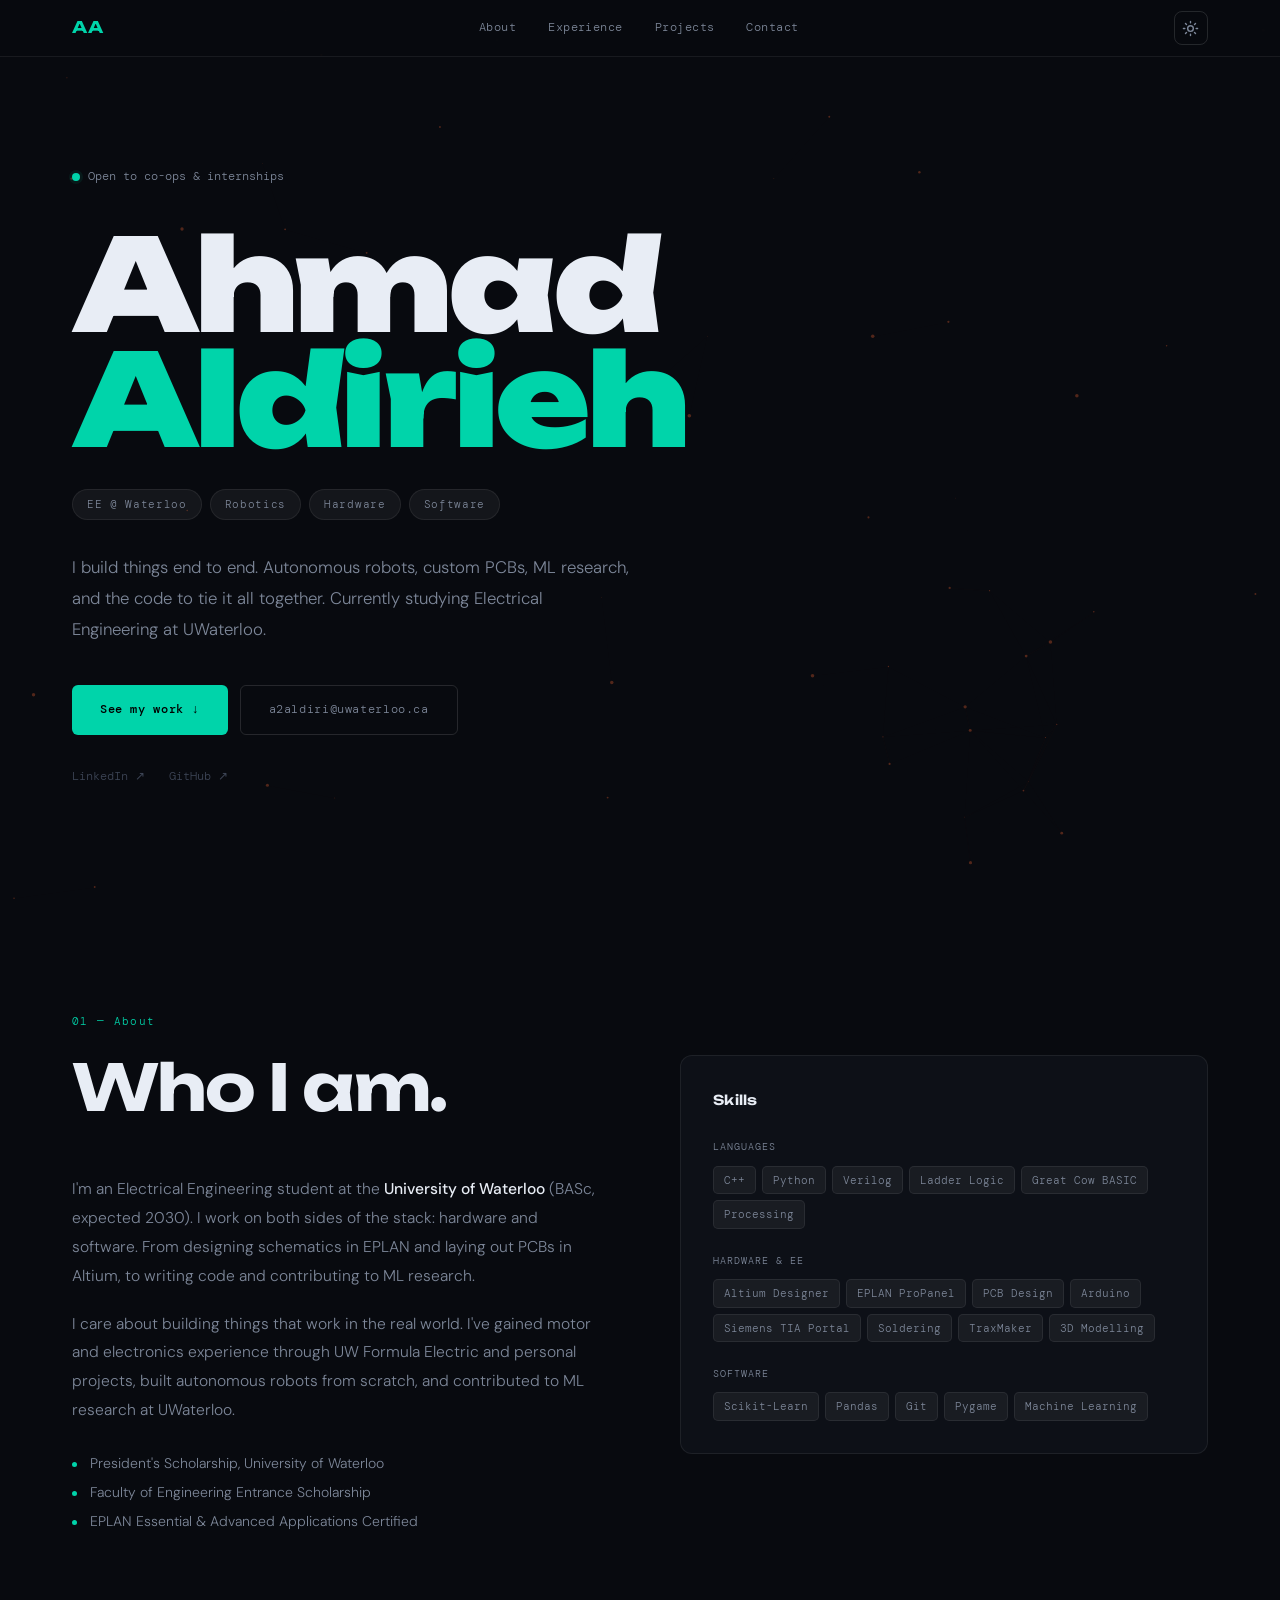
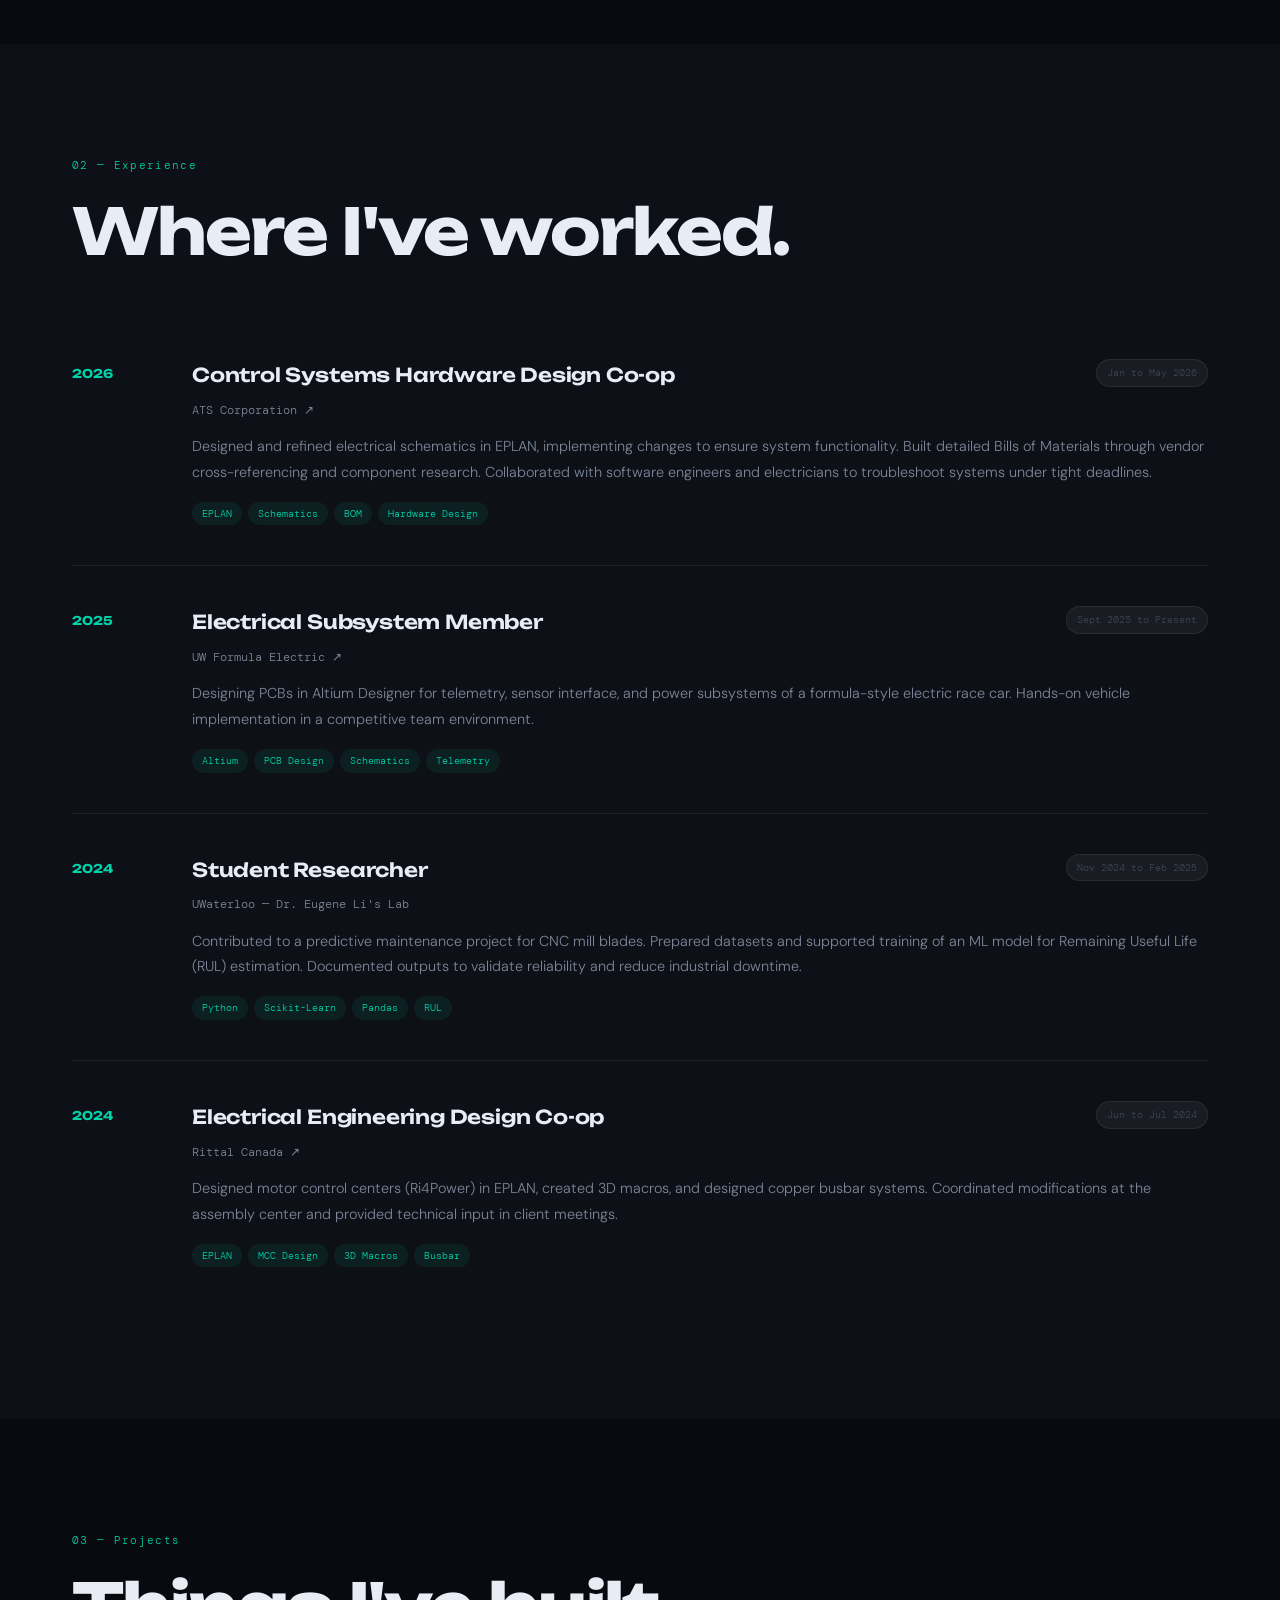
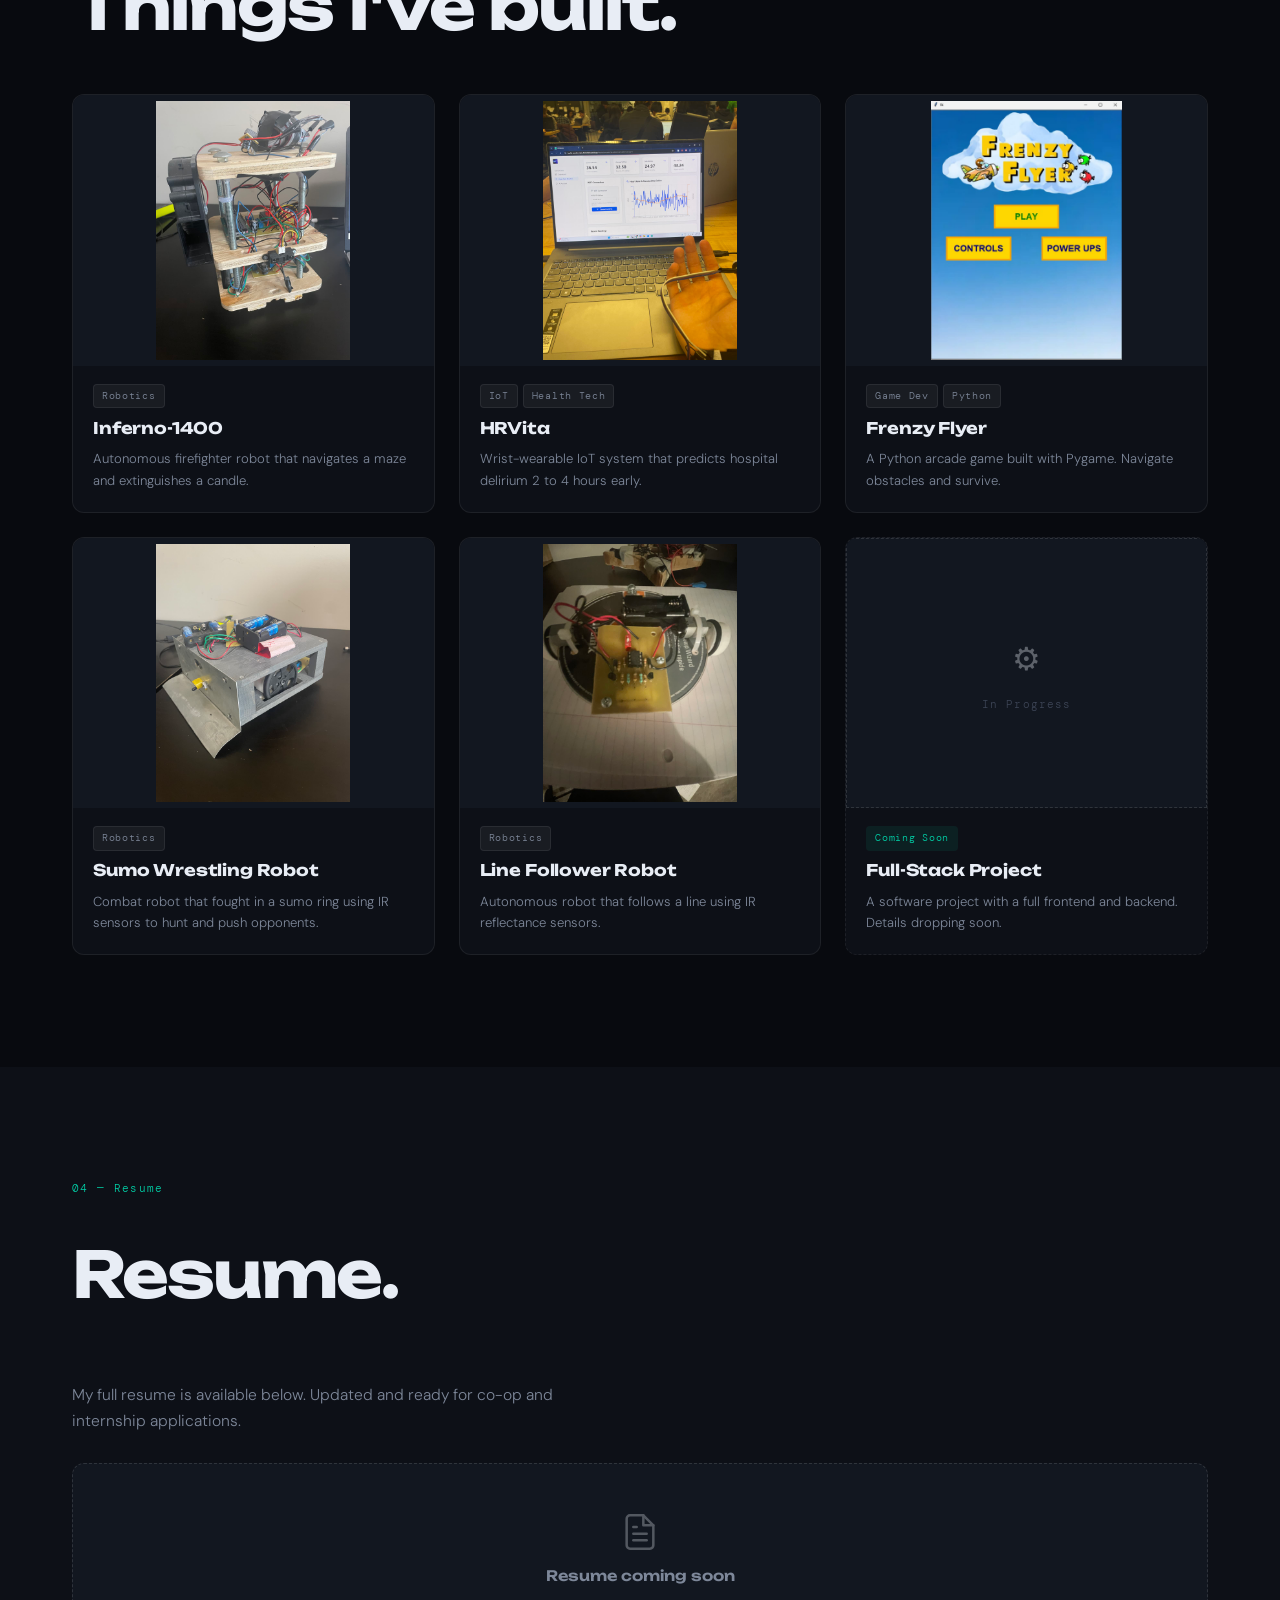
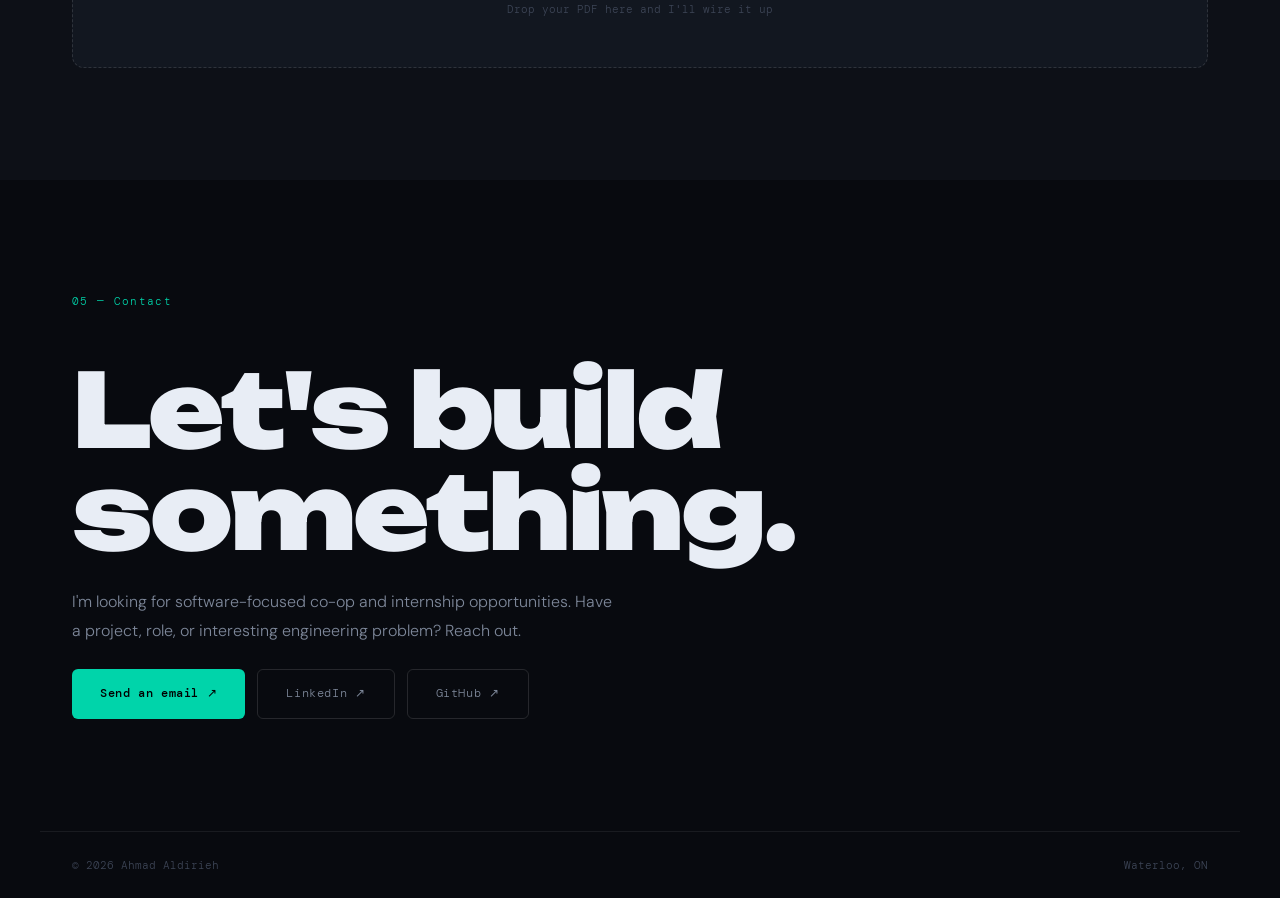
==== index.html @ a2e1223d "Update index.html" ====
<!DOCTYPE html>
<html lang="en" data-theme="dark">
<head>
  <meta charset="UTF-8">
  <meta name="viewport" content="width=device-width, initial-scale=1.0">
  <meta name="description" content="Ahmad Aldirieh — EE Student at UWaterloo. I build robots, circuits, and software.">
  <title>Ahmad Aldirieh</title>
  <link rel="preconnect" href="https://fonts.googleapis.com">
  <link rel="preconnect" href="https://fonts.gstatic.com" crossorigin>
  <link href="https://fonts.googleapis.com/css2?family=Unbounded:wght@300;400;600;700;900&family=DM+Sans:ital,opsz,wght@0,9..40,300;0,9..40,400;1,9..40,300&family=DM+Mono:wght@300;400&display=swap" rel="stylesheet">
  <link rel="stylesheet" href="styles.css">
</head>
<body>

  <canvas id="bg-canvas"></canvas>

  <header class="nav" id="nav">
    <div class="nav-inner">
      <a href="index.html" class="logo">AA</a>
      <nav class="nav-links">
        <a href="#about" class="nl">About</a>
        <a href="#experience" class="nl">Experience</a>
        <a href="#projects" class="nl">Projects</a>
        <a href="#contact" class="nl">Contact</a>
      </nav>
      <div class="nav-right">
        <button class="theme-btn" id="theme-btn" aria-label="Toggle theme">
          <svg class="icon-sun" width="17" height="17" viewBox="0 0 24 24" fill="none" stroke="currentColor" stroke-width="2" stroke-linecap="round" stroke-linejoin="round"><circle cx="12" cy="12" r="4"/><path d="M12 2v2M12 20v2M4.93 4.93l1.41 1.41M17.66 17.66l1.41 1.41M2 12h2M20 12h2M6.34 17.66l-1.41 1.41M19.07 4.93l-1.41 1.41"/></svg>
          <svg class="icon-moon" width="17" height="17" viewBox="0 0 24 24" fill="none" stroke="currentColor" stroke-width="2" stroke-linecap="round" stroke-linejoin="round"><path d="M12 3a6 6 0 0 0 9 9 9 9 0 1 1-9-9Z"/></svg>
        </button>
        <button class="burger" id="burger" aria-label="Menu"><span></span><span></span></button>
      </div>
    </div>
    <div class="mob-menu" id="mob-menu">
      <a href="#about" class="mm-link">About</a>
      <a href="#experience" class="mm-link">Experience</a>
      <a href="#projects" class="mm-link">Projects</a>
      <a href="#contact" class="mm-link">Contact</a>
    </div>
  </header>

  <!-- HERO -->
  <section class="hero" id="hero">
    <div class="hero-inner">
      <div class="hero-status">
        <span class="status-dot"></span>
        <span>Open to co-ops &amp; internships</span>
      </div>
      <h1 class="hero-name">
        <span class="hn-line">Ahmad</span>
        <span class="hn-line hn-accent">Aldirieh</span>
      </h1>
      <div class="hero-tags">
        <span class="htag">EE @ Waterloo</span>
        <span class="htag">Robotics</span>
        <span class="htag">Hardware</span>
        <span class="htag">Software</span>
      </div>
      <p class="hero-bio">I build things end to end. Autonomous robots, custom PCBs, ML research, and the code to tie it all together. Currently studying Electrical Engineering at UWaterloo.</p>
      <div class="hero-cta">
        <a href="#projects" class="btn-main">See my work ↓</a>
        <a href="mailto:a2aldiri@uwaterloo.ca" class="btn-ghost">a2aldiri@uwaterloo.ca</a>
      </div>
      <div class="hero-socials">
        <a href="http://linkedin.com/in/ahmad-dirieh" target="_blank" rel="noopener">LinkedIn ↗</a>
        <a href="https://github.com/ahmadAldirieh" target="_blank" rel="noopener">GitHub ↗</a>
      </div>
    </div>
  </section>

  <main>

  <!-- ABOUT -->
  <section class="section" id="about">
    <div class="wrap">
      <div class="sec-label">01 &mdash; About</div>
      <div class="about-layout">
        <div class="about-left">
          <h2 class="sec-big-title">Who I am.</h2>
          <p class="about-p">I'm an Electrical Engineering student at the <strong>University of Waterloo</strong> (BASc, expected 2030). I work on both sides of the stack: hardware and software. From designing schematics in EPLAN and laying out PCBs in Altium, to writing code and contributing to ML research.</p>
          <p class="about-p">I care about building things that work in the real world. I've gained motor and electronics experience through UW Formula Electric and personal projects, built autonomous robots from scratch, and contributed to ML research at UWaterloo.</p>
          <ul class="about-awards">
            <li>President's Scholarship, University of Waterloo</li>
            <li>Faculty of Engineering Entrance Scholarship</li>
            <li>EPLAN Essential &amp; Advanced Applications Certified</li>
          </ul>
        </div>
        <div class="about-right">
          <div class="skills-block">
            <div class="sk-heading">Skills</div>
            <div class="sk-group"><div class="sk-label">Languages</div><div class="sk-tags"><span>C++</span><span>Python</span><span>Verilog</span><span>Ladder Logic</span><span>Great Cow BASIC</span><span>Processing</span></div></div>
            <div class="sk-group"><div class="sk-label">Hardware &amp; EE</div><div class="sk-tags"><span>Altium Designer</span><span>EPLAN ProPanel</span><span>PCB Design</span><span>Arduino</span><span>Siemens TIA Portal</span><span>Soldering</span><span>TraxMaker</span><span>3D Modelling</span></div></div>
            <div class="sk-group"><div class="sk-label">Software</div><div class="sk-tags"><span>Scikit-Learn</span><span>Pandas</span><span>Git</span><span>Pygame</span><span>Machine Learning</span></div></div>
          </div>
        </div>
      </div>
    </div>
  </section>

  <!-- EXPERIENCE -->
  <section class="section section-alt" id="experience">
    <div class="wrap">
      <div class="sec-label">02 &mdash; Experience</div>
      <h2 class="sec-big-title">Where I've worked.</h2>
      <div class="exp-list">
        <div class="exp-row reveal">
          <div class="exp-year">2026</div>
          <div class="exp-body">
            <div class="exp-top"><div><div class="exp-role">Control Systems Hardware Design Co-op</div><a href="https://atsautomation.com" target="_blank" rel="noopener" class="exp-co">ATS Corporation ↗</a></div><span class="exp-chip">Jan to May 2026</span></div>
            <p class="exp-desc">Designed and refined electrical schematics in EPLAN, implementing changes to ensure system functionality. Built detailed Bills of Materials through vendor cross-referencing and component research. Collaborated with software engineers and electricians to troubleshoot systems under tight deadlines.</p>
            <div class="exp-tags"><span>EPLAN</span><span>Schematics</span><span>BOM</span><span>Hardware Design</span></div>
          </div>
        </div>
        <div class="exp-row reveal">
          <div class="exp-year">2025</div>
          <div class="exp-body">
            <div class="exp-top"><div><div class="exp-role">Electrical Subsystem Member</div><a href="https://www.uwfsae.ca/" target="_blank" rel="noopener" class="exp-co">UW Formula Electric ↗</a></div><span class="exp-chip">Sept 2025 to Present</span></div>
            <p class="exp-desc">Designing PCBs in Altium Designer for telemetry, sensor interface, and power subsystems of a formula-style electric race car. Hands-on vehicle implementation in a competitive team environment.</p>
            <div class="exp-tags"><span>Altium</span><span>PCB Design</span><span>Schematics</span><span>Telemetry</span></div>
          </div>
        </div>
        <div class="exp-row reveal">
          <div class="exp-year">2024</div>
          <div class="exp-body">
            <div class="exp-top"><div><div class="exp-role">Student Researcher</div><span class="exp-co">UWaterloo &mdash; Dr. Eugene Li's Lab</span></div><span class="exp-chip">Nov 2024 to Feb 2025</span></div>
            <p class="exp-desc">Contributed to a predictive maintenance project for CNC mill blades. Prepared datasets and supported training of an ML model for Remaining Useful Life (RUL) estimation. Documented outputs to validate reliability and reduce industrial downtime.</p>
            <div class="exp-tags"><span>Python</span><span>Scikit-Learn</span><span>Pandas</span><span>RUL</span></div>
          </div>
        </div>
        <div class="exp-row reveal">
          <div class="exp-year">2024</div>
          <div class="exp-body">
            <div class="exp-top"><div><div class="exp-role">Electrical Engineering Design Co-op</div><a href="https://www.rittal.com/ca-en/" target="_blank" rel="noopener" class="exp-co">Rittal Canada ↗</a></div><span class="exp-chip">Jun to Jul 2024</span></div>
            <p class="exp-desc">Designed motor control centers (Ri4Power) in EPLAN, created 3D macros, and designed copper busbar systems. Coordinated modifications at the assembly center and provided technical input in client meetings.</p>
            <div class="exp-tags"><span>EPLAN</span><span>MCC Design</span><span>3D Macros</span><span>Busbar</span></div>
          </div>
        </div>
      </div>
    </div>
  </section>

  <!-- PROJECTS -->
  <section class="section" id="projects">
    <div class="wrap">
      <div class="sec-label">03 &mdash; Projects</div>
      <h2 class="sec-big-title">Things I've built.</h2>
      <div class="proj-grid">

        <a href="project-firefighter.html" class="proj-card reveal">
          <div class="pc-img-wrap"><img src="media/firefighter_bot.jpg" alt="Firefighter Robot" loading="lazy"><div class="pc-hover-overlay"><span>View Project ↗</span></div></div>
          <div class="pc-info"><div class="pc-cats"><span class="pcat">Robotics</span></div><h3 class="pc-title">Inferno-1400</h3><p class="pc-desc">Autonomous firefighter robot that navigates a maze and extinguishes a candle.</p></div>
        </a>

        <a href="project-hrvita.html" class="proj-card reveal">
          <div class="pc-img-wrap"><img src="media/hrvita_main.jpg" alt="HRVita" loading="lazy"><div class="pc-hover-overlay"><span>View Project ↗</span></div></div>
          <div class="pc-info"><div class="pc-cats"><span class="pcat">IoT</span><span class="pcat">Health Tech</span></div><h3 class="pc-title">HRVita</h3><p class="pc-desc">Wrist-wearable IoT system that predicts hospital delirium 2 to 4 hours early.</p></div>
        </a>

        <a href="project-frenzyflyer.html" class="proj-card reveal">
          <div class="pc-img-wrap"><img src="media/frenzy_menu.jpg" alt="Frenzy Flyer" loading="lazy"><div class="pc-hover-overlay"><span>View Project ↗</span></div></div>
          <div class="pc-info"><div class="pc-cats"><span class="pcat">Game Dev</span><span class="pcat">Python</span></div><h3 class="pc-title">Frenzy Flyer</h3><p class="pc-desc">A Python arcade game built with Pygame. Navigate obstacles and survive.</p></div>
        </a>

        <a href="project-sumo.html" class="proj-card reveal">
          <div class="pc-img-wrap"><img src="media/sumo_bot.jpg" alt="Sumo Robot" loading="lazy"><div class="pc-hover-overlay"><span>View Project ↗</span></div></div>
          <div class="pc-info"><div class="pc-cats"><span class="pcat">Robotics</span></div><h3 class="pc-title">Sumo Wrestling Robot</h3><p class="pc-desc">Combat robot that fought in a sumo ring using IR sensors to hunt and push opponents.</p></div>
        </a>

        <a href="project-linefollower.html" class="proj-card reveal">
          <div class="pc-img-wrap"><img src="media/line_follower.jpg" alt="Line Follower Robot" loading="lazy"><div class="pc-hover-overlay"><span>View Project ↗</span></div></div>
          <div class="pc-info"><div class="pc-cats"><span class="pcat">Robotics</span></div><h3 class="pc-title">Line Follower Robot</h3><p class="pc-desc">Autonomous robot that follows a line using IR reflectance sensors.</p></div>
        </a>

        <div class="proj-card proj-card-wip reveal">
          <div class="pc-img-wrap pc-img-wip"><div class="wip-inner"><div class="wip-icon">&#9881;</div><div class="wip-text">In Progress</div></div></div>
          <div class="pc-info"><div class="pc-cats"><span class="pcat pcat-wip">Coming Soon</span></div><h3 class="pc-title">Full-Stack Project</h3><p class="pc-desc">A software project with a full frontend and backend. Details dropping soon.</p></div>
        </div>

      </div>
    </div>
  </section>

  <!-- RESUME -->
  <section class="section section-alt" id="resume">
    <div class="wrap resume-wrap">
      <div class="sec-label">04 &mdash; Resume</div>
      <h2 class="sec-big-title">Resume.</h2>
      <p class="resume-sub">My full resume is available below. Updated and ready for co-op and internship applications.</p>
      <div class="resume-placeholder">
        <div class="rp-inner">
          <svg width="40" height="40" viewBox="0 0 24 24" fill="none" stroke="currentColor" stroke-width="1.5" stroke-linecap="round" stroke-linejoin="round" style="opacity:0.3"><path d="M14 2H6a2 2 0 0 0-2 2v16a2 2 0 0 0 2 2h12a2 2 0 0 0 2-2V8z"/><polyline points="14 2 14 8 20 8"/><line x1="16" y1="13" x2="8" y2="13"/><line x1="16" y1="17" x2="8" y2="17"/><polyline points="10 9 9 9 8 9"/></svg>
          <p class="rp-label">Resume coming soon</p>
          <p class="rp-hint">Drop your PDF here and I'll wire it up</p>
        </div>
      </div>
    </div>
  </section>

  <!-- CONTACT -->
  <section class="section" id="contact">
    <div class="wrap contact-wrap">
      <div class="sec-label">05 &mdash; Contact</div>
      <h2 class="contact-heading">Let's build<br>something.</h2>
      <p class="contact-sub">I'm looking for software-focused co-op and internship opportunities. Have a project, role, or interesting engineering problem? Reach out.</p>
      <div class="contact-actions">
        <a href="mailto:a2aldiri@uwaterloo.ca" class="btn-main">Send an email ↗</a>
        <a href="http://linkedin.com/in/ahmad-dirieh" target="_blank" rel="noopener" class="btn-ghost">LinkedIn ↗</a>
        <a href="https://github.com/ahmadAldirieh" target="_blank" rel="noopener" class="btn-ghost">GitHub ↗</a>
      </div>
    </div>
  </section>

  </main>

  <footer class="footer">
    <span>&copy; <span id="yr"></span> Ahmad Aldirieh</span>
    <span>Waterloo, ON</span>
  </footer>

  <script src="script.js"></script>
</body>
</html>
---- styles.css ----
*,*::before,*::after{box-sizing:border-box;margin:0;padding:0}
html{scroll-behavior:smooth}
a{color:inherit;text-decoration:none}
img,video{display:block;max-width:100%;height:auto}

:root{
  --ff-head:'Unbounded',sans-serif;
  --ff-body:'DM Sans',sans-serif;
  --ff-mono:'DM Mono',monospace;
  --ease:cubic-bezier(0.16,1,0.3,1);
}

/* EE-inspired: electric teal/cyan — like a live wire or oscilloscope trace */
[data-theme="dark"]{
  --bg:#080a0f;
  --bg1:#0d1017;
  --bg2:#121720;
  --bg3:#181e2a;
  --border:rgba(255,255,255,0.07);
  --border2:rgba(255,255,255,0.12);
  --fg:#e8edf5;
  --fg2:#7d8799;
  --fg3:#3d4556;
  --accent:#00d4aa;
  --accent2:#00aaff;
  --accent-bg:rgba(0,212,170,0.08);
  --accent-fg:#00d4aa;
  --tag-bg:rgba(255,255,255,0.05);
  --tag-fg:#7d8799;
  --card:#0d1017;
  --particle-r:0;--particle-g:212;--particle-b:170;
}
[data-theme="light"]{
  --bg:#f4f6fa;
  --bg1:#ebeef5;
  --bg2:#e0e5ef;
  --bg3:#d4daea;
  --border:rgba(0,0,0,0.07);
  --border2:rgba(0,0,0,0.12);
  --fg:#0e1420;
  --fg2:#4a5468;
  --fg3:#9aa0b0;
  --accent:#008a6e;
  --accent2:#006bb5;
  --accent-bg:rgba(0,138,110,0.08);
  --accent-fg:#008a6e;
  --tag-bg:rgba(0,0,0,0.04);
  --tag-fg:#4a5468;
  --card:#ffffff;
  --particle-r:0;--particle-g:138;--particle-b:110;
}

body{
  background:var(--bg);color:var(--fg);
  font-family:var(--ff-body);font-weight:300;
  line-height:1.7;overflow-x:hidden;
  transition:background 0.3s,color 0.3s;
}

/* ===== CANVAS ===== */
#bg-canvas{position:fixed;top:0;left:0;width:100%;height:100%;pointer-events:none;z-index:0;opacity:0.6;}

/* ===== NAV ===== */
.nav{position:fixed;top:0;left:0;right:0;z-index:200;backdrop-filter:blur(16px);background:rgba(8,10,15,0.85);border-bottom:1px solid var(--border);transition:background 0.3s;}
[data-theme="light"] .nav{background:rgba(244,246,250,0.9);}
.nav-inner{max-width:1200px;margin:0 auto;padding:0 2rem;height:56px;display:flex;align-items:center;justify-content:space-between;}
.logo{font-family:var(--ff-head);font-size:1rem;font-weight:700;color:var(--accent);letter-spacing:0.05em;}
.nav-links{display:flex;gap:2rem;}
.nl{font-family:var(--ff-mono);font-size:0.72rem;color:var(--fg2);letter-spacing:0.04em;transition:color 0.2s;}
.nl:hover,.nl.active{color:var(--accent);}
.nav-right{display:flex;align-items:center;gap:10px;}
.theme-btn{background:none;border:1px solid var(--border2);color:var(--fg2);width:34px;height:34px;border-radius:8px;cursor:pointer;display:flex;align-items:center;justify-content:center;transition:color 0.2s,border-color 0.2s;}
.theme-btn:hover{color:var(--accent);border-color:var(--accent);}
[data-theme="dark"] .icon-sun{display:block;}[data-theme="dark"] .icon-moon{display:none;}
[data-theme="light"] .icon-sun{display:none;}[data-theme="light"] .icon-moon{display:block;}
.burger{display:none;flex-direction:column;gap:5px;background:none;border:none;cursor:pointer;padding:4px;}
.burger span{display:block;width:22px;height:1.5px;background:var(--fg2);}
.mob-menu{display:none;flex-direction:column;background:var(--bg1);border-top:1px solid var(--border);}
.mm-link{padding:0.9rem 2rem;font-family:var(--ff-mono);font-size:0.82rem;color:var(--fg2);border-bottom:1px solid var(--border);transition:color 0.2s;}
.mm-link:hover{color:var(--accent);}
.mob-menu.open{display:flex;}

/* ===== HERO ===== */
.hero{min-height:100vh;position:relative;z-index:1;display:flex;flex-direction:column;justify-content:center;padding:9rem 2rem 6rem;max-width:1200px;margin:0 auto;}
.hero-status{display:inline-flex;align-items:center;gap:8px;font-family:var(--ff-mono);font-size:0.72rem;color:var(--fg2);margin-bottom:2.5rem;}
.status-dot{width:8px;height:8px;border-radius:50%;background:var(--accent);box-shadow:0 0 0 3px var(--accent-bg);animation:pulse 2.5s ease infinite;}
@keyframes pulse{0%,100%{box-shadow:0 0 0 3px var(--accent-bg)}50%{box-shadow:0 0 0 8px rgba(0,212,170,0.04)}}
.hero-name{font-family:var(--ff-head);font-size:clamp(3.5rem,10vw,9rem);font-weight:900;line-height:0.9;letter-spacing:-0.03em;margin-bottom:2rem;}
.hn-line{display:block;color:var(--fg);}
.hn-accent{color:var(--accent);}
.hero-tags{display:flex;flex-wrap:wrap;gap:8px;margin-bottom:2rem;}
.htag{font-family:var(--ff-mono);font-size:0.7rem;letter-spacing:0.06em;padding:5px 14px;border-radius:20px;background:var(--tag-bg);color:var(--tag-fg);border:1px solid var(--border);}
.hero-bio{max-width:560px;color:var(--fg2);font-size:1.05rem;line-height:1.85;margin-bottom:2.5rem;}
.hero-cta{display:flex;gap:12px;flex-wrap:wrap;margin-bottom:2rem;}
.hero-socials{display:flex;gap:1.5rem;}
.hero-socials a{font-family:var(--ff-mono);font-size:0.72rem;color:var(--fg3);transition:color 0.2s;}
.hero-socials a:hover{color:var(--accent);}

/* Buttons */
.btn-main{display:inline-flex;align-items:center;background:var(--accent);color:#000;font-family:var(--ff-mono);font-size:0.78rem;font-weight:500;letter-spacing:0.05em;padding:13px 28px;border-radius:6px;transition:opacity 0.2s,transform 0.2s;}
.btn-main:hover{opacity:0.87;transform:translateY(-2px);}
.btn-ghost{display:inline-flex;align-items:center;border:1px solid var(--border2);color:var(--fg2);font-family:var(--ff-mono);font-size:0.78rem;letter-spacing:0.05em;padding:13px 28px;border-radius:6px;transition:border-color 0.2s,color 0.2s;}
.btn-ghost:hover{border-color:var(--accent);color:var(--accent);}

/* ===== SECTIONS ===== */
.section{padding:7rem 0;position:relative;z-index:1;}
.section-alt{background:var(--bg1);}
.wrap{max-width:1200px;margin:0 auto;padding:0 2rem;}
.sec-label{font-family:var(--ff-mono);font-size:0.7rem;letter-spacing:0.12em;color:var(--accent);margin-bottom:1.5rem;}
.sec-big-title{font-family:var(--ff-head);font-size:clamp(2.5rem,5vw,4.5rem);font-weight:700;letter-spacing:-0.03em;line-height:1;color:var(--fg);margin-bottom:3.5rem;}

/* ===== ABOUT ===== */
.about-layout{display:grid;grid-template-columns:1fr 1fr;gap:5rem;align-items:start;}
.about-p{color:var(--fg2);margin-bottom:1.2rem;font-size:0.975rem;line-height:1.85;}
.about-p strong{color:var(--fg);font-weight:500;}
.about-awards{list-style:none;margin-top:1.75rem;display:flex;flex-direction:column;gap:8px;}
.about-awards li{font-size:0.875rem;color:var(--fg2);padding-left:1.1rem;position:relative;line-height:1.5;}
.about-awards li::before{content:'';position:absolute;left:0;top:9px;width:5px;height:5px;border-radius:50%;background:var(--accent);}
.skills-block{background:var(--card);border:1px solid var(--border);border-radius:12px;padding:2rem;}
.sk-heading{font-family:var(--ff-head);font-size:0.85rem;font-weight:600;color:var(--fg);margin-bottom:1.75rem;letter-spacing:0.02em;}
.sk-group{margin-bottom:1.5rem;}
.sk-group:last-child{margin-bottom:0;}
.sk-label{font-family:var(--ff-mono);font-size:0.62rem;letter-spacing:0.1em;text-transform:uppercase;color:var(--fg2);margin-bottom:0.6rem;}
.sk-tags{display:flex;flex-wrap:wrap;gap:6px;}
.sk-tags span{font-family:var(--ff-mono);font-size:0.68rem;padding:4px 10px;border-radius:5px;background:var(--tag-bg);color:var(--tag-fg);border:1px solid var(--border);transition:background 0.2s,color 0.2s,border-color 0.2s;cursor:default;}
.sk-tags span:hover{background:var(--accent-bg);color:var(--accent);border-color:transparent;}

/* ===== EXPERIENCE ===== */
.exp-list{display:flex;flex-direction:column;}
.exp-row{display:grid;grid-template-columns:80px 1fr;gap:0 2.5rem;padding:2.5rem 0;border-bottom:1px solid var(--border);}
.exp-row:last-child{border-bottom:none;}
.exp-year{font-family:var(--ff-head);font-size:0.75rem;font-weight:700;color:var(--accent);padding-top:5px;}
.exp-top{display:flex;justify-content:space-between;align-items:flex-start;margin-bottom:0.75rem;flex-wrap:wrap;gap:0.5rem;}
.exp-role{font-family:var(--ff-head);font-size:1.2rem;font-weight:600;letter-spacing:-0.01em;color:var(--fg);margin-bottom:3px;}
.exp-co{font-family:var(--ff-mono);font-size:0.75rem;color:var(--fg2);transition:color 0.2s;}
a.exp-co:hover{color:var(--accent);}
.exp-chip{font-family:var(--ff-mono);font-size:0.65rem;padding:4px 10px;border-radius:20px;background:var(--tag-bg);color:var(--fg3);border:1px solid var(--border);white-space:nowrap;align-self:flex-start;}
.exp-desc{color:var(--fg2);font-size:0.9rem;line-height:1.8;margin-bottom:1rem;}
.exp-tags{display:flex;flex-wrap:wrap;gap:6px;}
.exp-tags span{font-family:var(--ff-mono);font-size:0.65rem;padding:3px 10px;border-radius:20px;background:var(--accent-bg);color:var(--accent-fg);}

/* ===== PROJECTS GRID ===== */
.proj-grid{display:grid;grid-template-columns:repeat(3,1fr);gap:1.5rem;}
.proj-card{background:var(--card);border:1px solid var(--border);border-radius:12px;overflow:hidden;display:flex;flex-direction:column;transition:border-color 0.25s,transform 0.25s,box-shadow 0.25s;cursor:pointer;color:inherit;}
.proj-card:hover{border-color:var(--accent);transform:translateY(-5px);box-shadow:0 16px 48px rgba(0,0,0,0.2);}
.pc-img-wrap{position:relative;aspect-ratio:4/3;overflow:hidden;background:var(--bg2);display:flex;align-items:center;justify-content:center;}
.pc-img-wrap img{width:100%;height:100%;object-fit:contain;display:block;transition:transform 0.4s var(--ease);padding:6px;}
.pc-img-wrap video{width:100%;height:100%;object-fit:cover;display:block;transition:transform 0.4s var(--ease);}
.proj-card:hover .pc-img-wrap img,.proj-card:hover .pc-img-wrap video{transform:scale(1.03);}
.pc-hover-overlay{position:absolute;inset:0;background:rgba(0,0,0,0.5);display:flex;align-items:center;justify-content:center;opacity:0;transition:opacity 0.25s;}
.proj-card:hover .pc-hover-overlay{opacity:1;}
.pc-hover-overlay span{font-family:var(--ff-mono);font-size:0.8rem;color:#fff;letter-spacing:0.05em;border:1px solid rgba(255,255,255,0.5);padding:8px 18px;border-radius:4px;}
.pc-img-wip{aspect-ratio:4/3;background:var(--bg2);border:1px dashed var(--border2);display:flex;align-items:center;justify-content:center;}
.wip-inner{text-align:center;}
.wip-icon{font-size:2rem;margin-bottom:0.5rem;opacity:0.35;display:block;}
.wip-text{font-family:var(--ff-mono);font-size:0.7rem;color:var(--fg3);letter-spacing:0.1em;}
.pc-info{padding:1.1rem 1.25rem 1.25rem;flex:1;display:flex;flex-direction:column;gap:0.4rem;}
.pc-cats{display:flex;gap:5px;flex-wrap:wrap;}
.pcat{font-family:var(--ff-mono);font-size:0.62rem;letter-spacing:0.07em;padding:3px 8px;border-radius:4px;background:var(--tag-bg);color:var(--tag-fg);border:1px solid var(--border);}
.pcat-wip{background:var(--accent-bg);color:var(--accent);border-color:transparent;}
.pc-title{font-family:var(--ff-head);font-size:1rem;font-weight:700;letter-spacing:-0.01em;color:var(--fg);}
.pc-desc{font-size:0.82rem;color:var(--fg2);line-height:1.65;}
.proj-card-wip{opacity:0.7;border-style:dashed;pointer-events:none;}

/* ===== RESUME ===== */
.resume-wrap{display:flex;flex-direction:column;gap:1.25rem;}
.resume-sub{color:var(--fg2);font-size:0.975rem;max-width:500px;line-height:1.7;}
.resume-placeholder{margin-top:0.5rem;border:1px dashed var(--border2);border-radius:12px;padding:3rem 2rem;display:flex;align-items:center;justify-content:center;background:var(--bg2);}
.rp-inner{text-align:center;display:flex;flex-direction:column;align-items:center;gap:0.75rem;}
.rp-label{font-family:var(--ff-head);font-size:0.9rem;font-weight:600;color:var(--fg2);}
.rp-hint{font-family:var(--ff-mono);font-size:0.68rem;color:var(--fg3);}

/* ===== CONTACT ===== */
.contact-wrap{display:flex;flex-direction:column;gap:1.5rem;}
.contact-heading{font-family:var(--ff-head);font-weight:900;font-size:clamp(3rem,8vw,6.5rem);letter-spacing:-0.03em;line-height:1;color:var(--fg);}
.contact-sub{max-width:540px;color:var(--fg2);font-size:1rem;line-height:1.8;}
.contact-actions{display:flex;gap:12px;flex-wrap:wrap;}

/* ===== FOOTER ===== */
.footer{max-width:1200px;margin:0 auto;padding:1.5rem 2rem;border-top:1px solid var(--border);display:flex;justify-content:space-between;font-family:var(--ff-mono);font-size:0.68rem;color:var(--fg3);}

/* ===== PROJECT DETAIL PAGE ===== */
.proj-page{padding:8rem 0 5rem;min-height:100vh;position:relative;z-index:1;}
.back-link{display:inline-flex;align-items:center;gap:6px;font-family:var(--ff-mono);font-size:0.75rem;color:var(--fg2);margin-bottom:3rem;transition:color 0.2s;}
.back-link:hover{color:var(--accent);}
.pp-header{margin-bottom:2.5rem;}
.pp-meta{display:flex;gap:6px;flex-wrap:wrap;margin-bottom:1rem;}
.pp-title{font-family:var(--ff-head);font-weight:900;font-size:clamp(2.5rem,6vw,5rem);letter-spacing:-0.03em;line-height:1;color:var(--fg);margin-bottom:0.5rem;}
.pp-sub{font-family:var(--ff-mono);font-size:0.85rem;color:var(--fg2);margin-bottom:0.75rem;}
.pp-gh-link{display:inline-block;font-family:var(--ff-mono);font-size:0.75rem;color:var(--accent);border:1px solid var(--accent);padding:6px 14px;border-radius:4px;transition:background 0.2s;}
.pp-gh-link:hover{background:var(--accent-bg);}
.gallery{margin-bottom:3rem;}
.gallery-main{border-radius:12px;overflow:hidden;background:var(--bg2);margin-bottom:10px;aspect-ratio:16/9;display:flex;align-items:center;justify-content:center;}
.gallery-main img.active-media{width:100%;height:100%;object-fit:contain;display:block;}
.gallery-main video.active-media{width:100%;height:100%;object-fit:contain;background:#000;display:block;}
.gallery-thumbs{display:flex;gap:8px;flex-wrap:wrap;}
.gthumb{width:100px;aspect-ratio:4/3;border-radius:6px;overflow:hidden;cursor:pointer;border:2px solid transparent;transition:border-color 0.2s,opacity 0.2s;opacity:0.6;flex-shrink:0;}
.gthumb:hover,.gthumb.active{border-color:var(--accent);opacity:1;}
.gthumb img{width:100%;height:100%;object-fit:cover;display:block;}
.gthumb-vid{background:var(--bg3);display:flex;flex-direction:column;align-items:center;justify-content:center;gap:4px;}
.gt-play{font-size:1.2rem;color:var(--accent);}
.gt-label{font-family:var(--ff-mono);font-size:0.58rem;color:var(--fg2);text-align:center;padding:0 4px;}
.pp-body{display:grid;grid-template-columns:1fr 300px;gap:4rem;align-items:start;}
.pp-section-title{font-family:var(--ff-head);font-size:0.85rem;font-weight:700;letter-spacing:0.05em;color:var(--fg);margin-bottom:1rem;text-transform:uppercase;}
.pp-desc p{color:var(--fg2);font-size:0.95rem;line-height:1.85;margin-bottom:1rem;}
.pp-desc p:last-child{margin-bottom:0;}
.proj-stack{display:flex;flex-wrap:wrap;gap:6px;}
.proj-stack span{font-family:var(--ff-mono);font-size:0.68rem;padding:4px 10px;border-radius:5px;background:var(--tag-bg);color:var(--tag-fg);border:1px solid var(--border);}

/* ===== REVEAL ===== */
.reveal{opacity:0;transform:translateY(22px);transition:opacity 0.65s var(--ease),transform 0.65s var(--ease);}
.reveal.vis{opacity:1;transform:none;}

/* ===== RESPONSIVE ===== */
@media(max-width:960px){
  .about-layout{grid-template-columns:1fr;gap:3rem;}
  .proj-grid{grid-template-columns:1fr 1fr;}
  .exp-row{grid-template-columns:1fr;gap:0.5rem;}
  .exp-year{margin-bottom:0.25rem;}
  .pp-body{grid-template-columns:1fr;gap:2rem;}
  .gthumb{width:80px;}
}
@media(max-width:680px){
  .nav-links{display:none;}
  .burger{display:flex;}
  .proj-grid{grid-template-columns:1fr;}
  .hero-name{font-size:clamp(3rem,14vw,6rem);}
}
@media(max-width:480px){
  .hero-cta{flex-direction:column;}
  .contact-actions{flex-direction:column;}
  .footer{flex-direction:column;gap:0.4rem;text-align:center;}
}
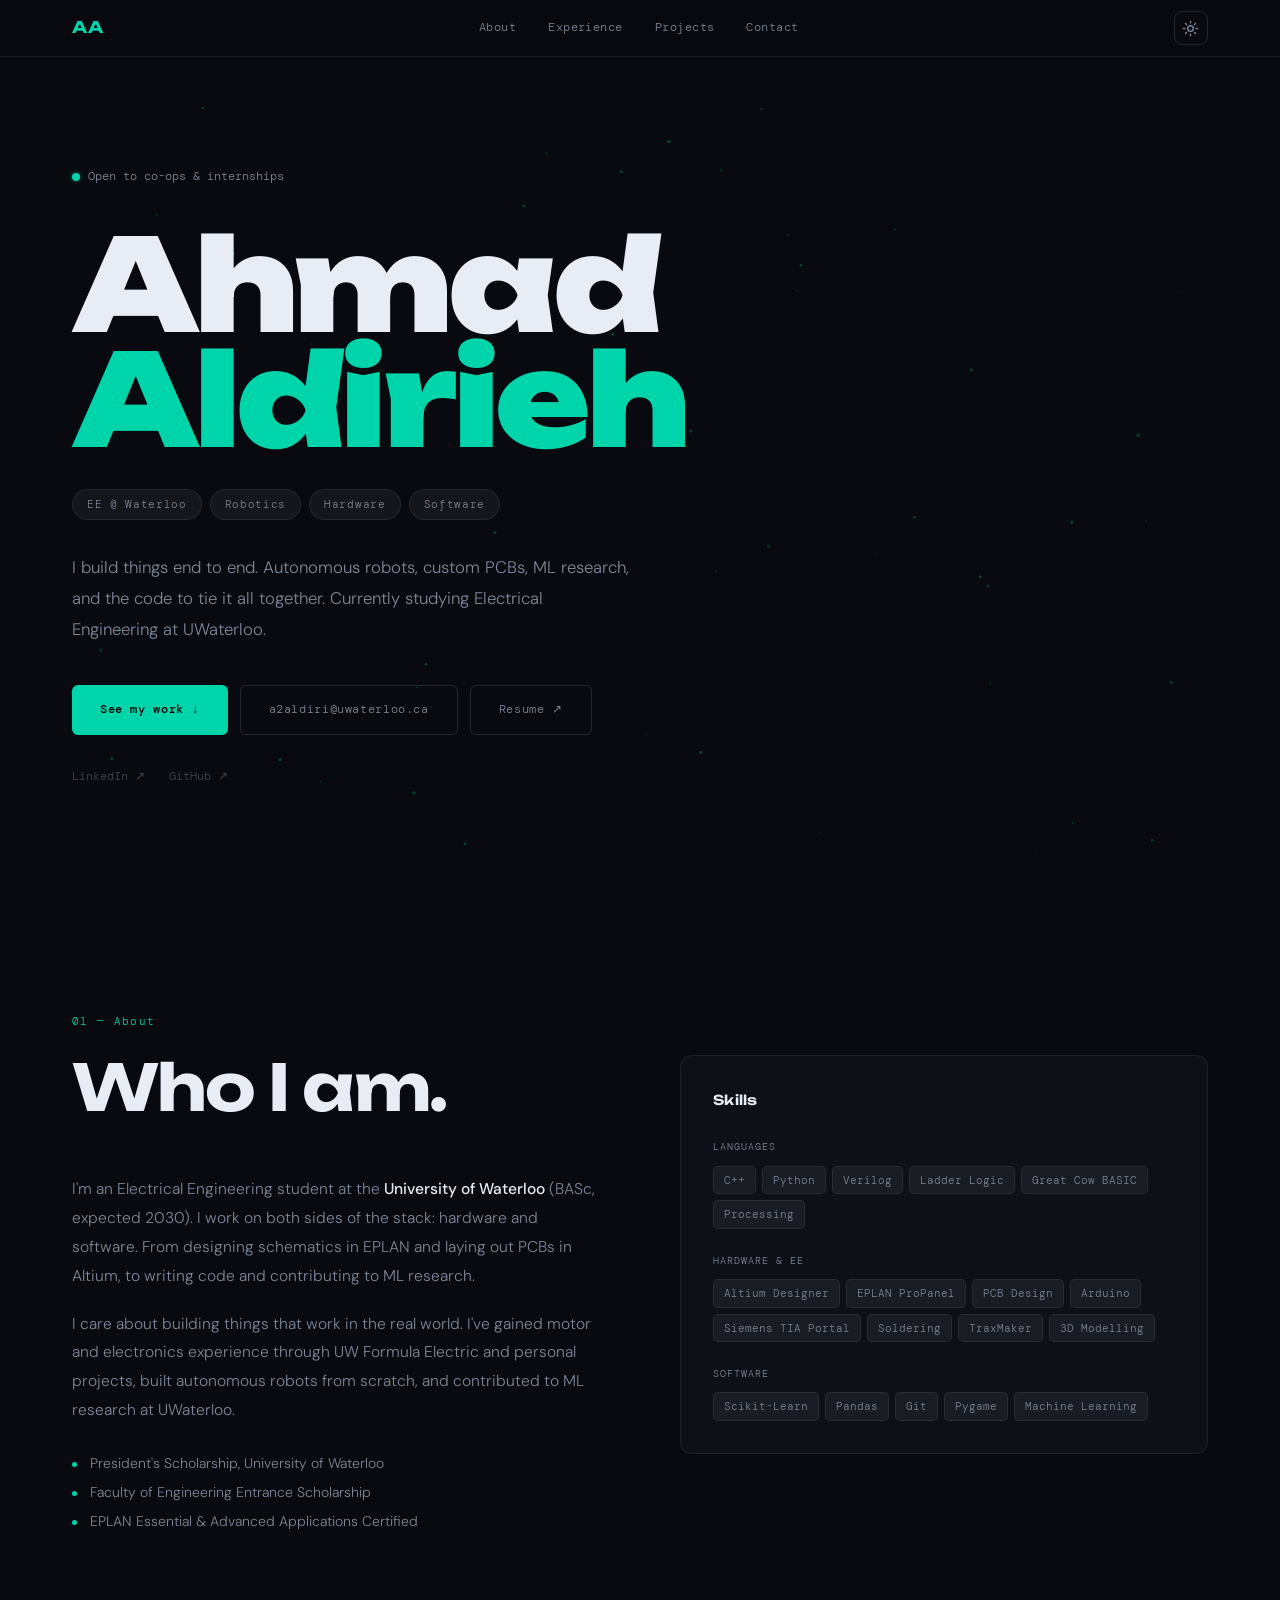
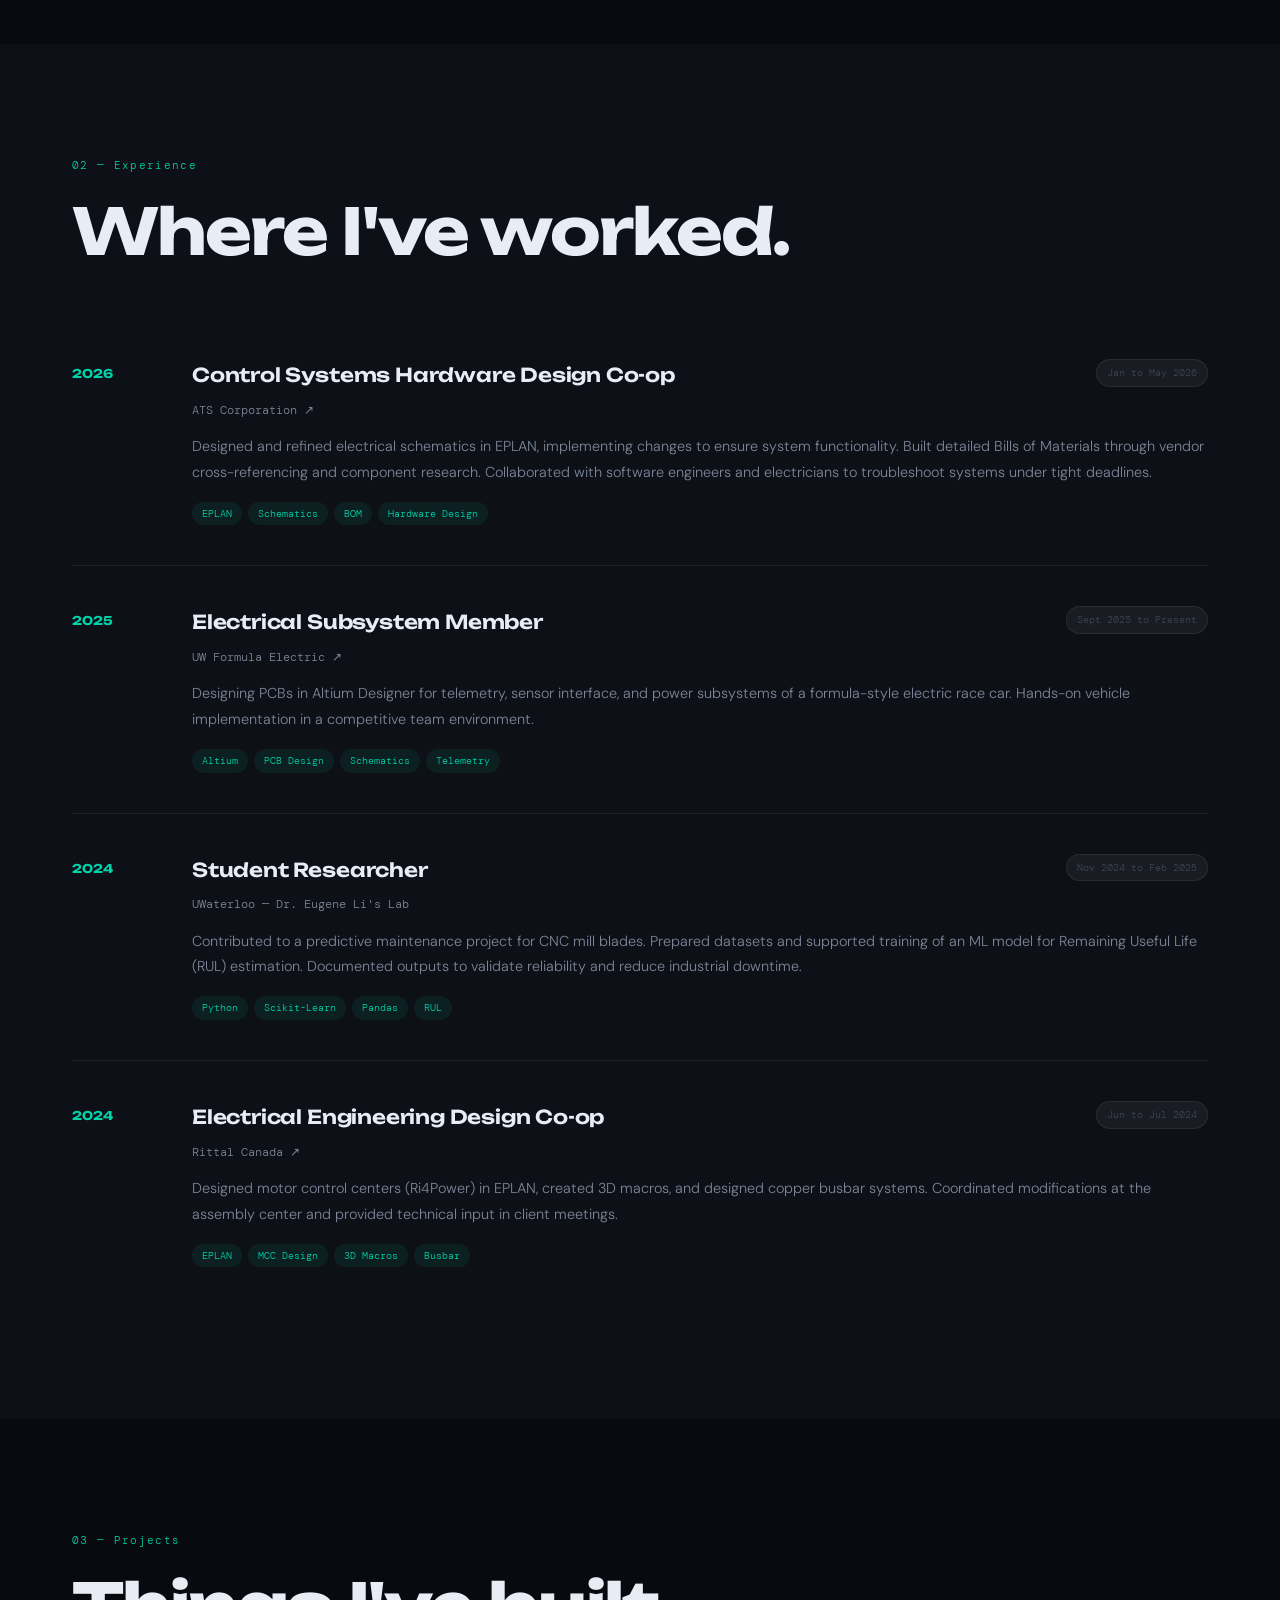
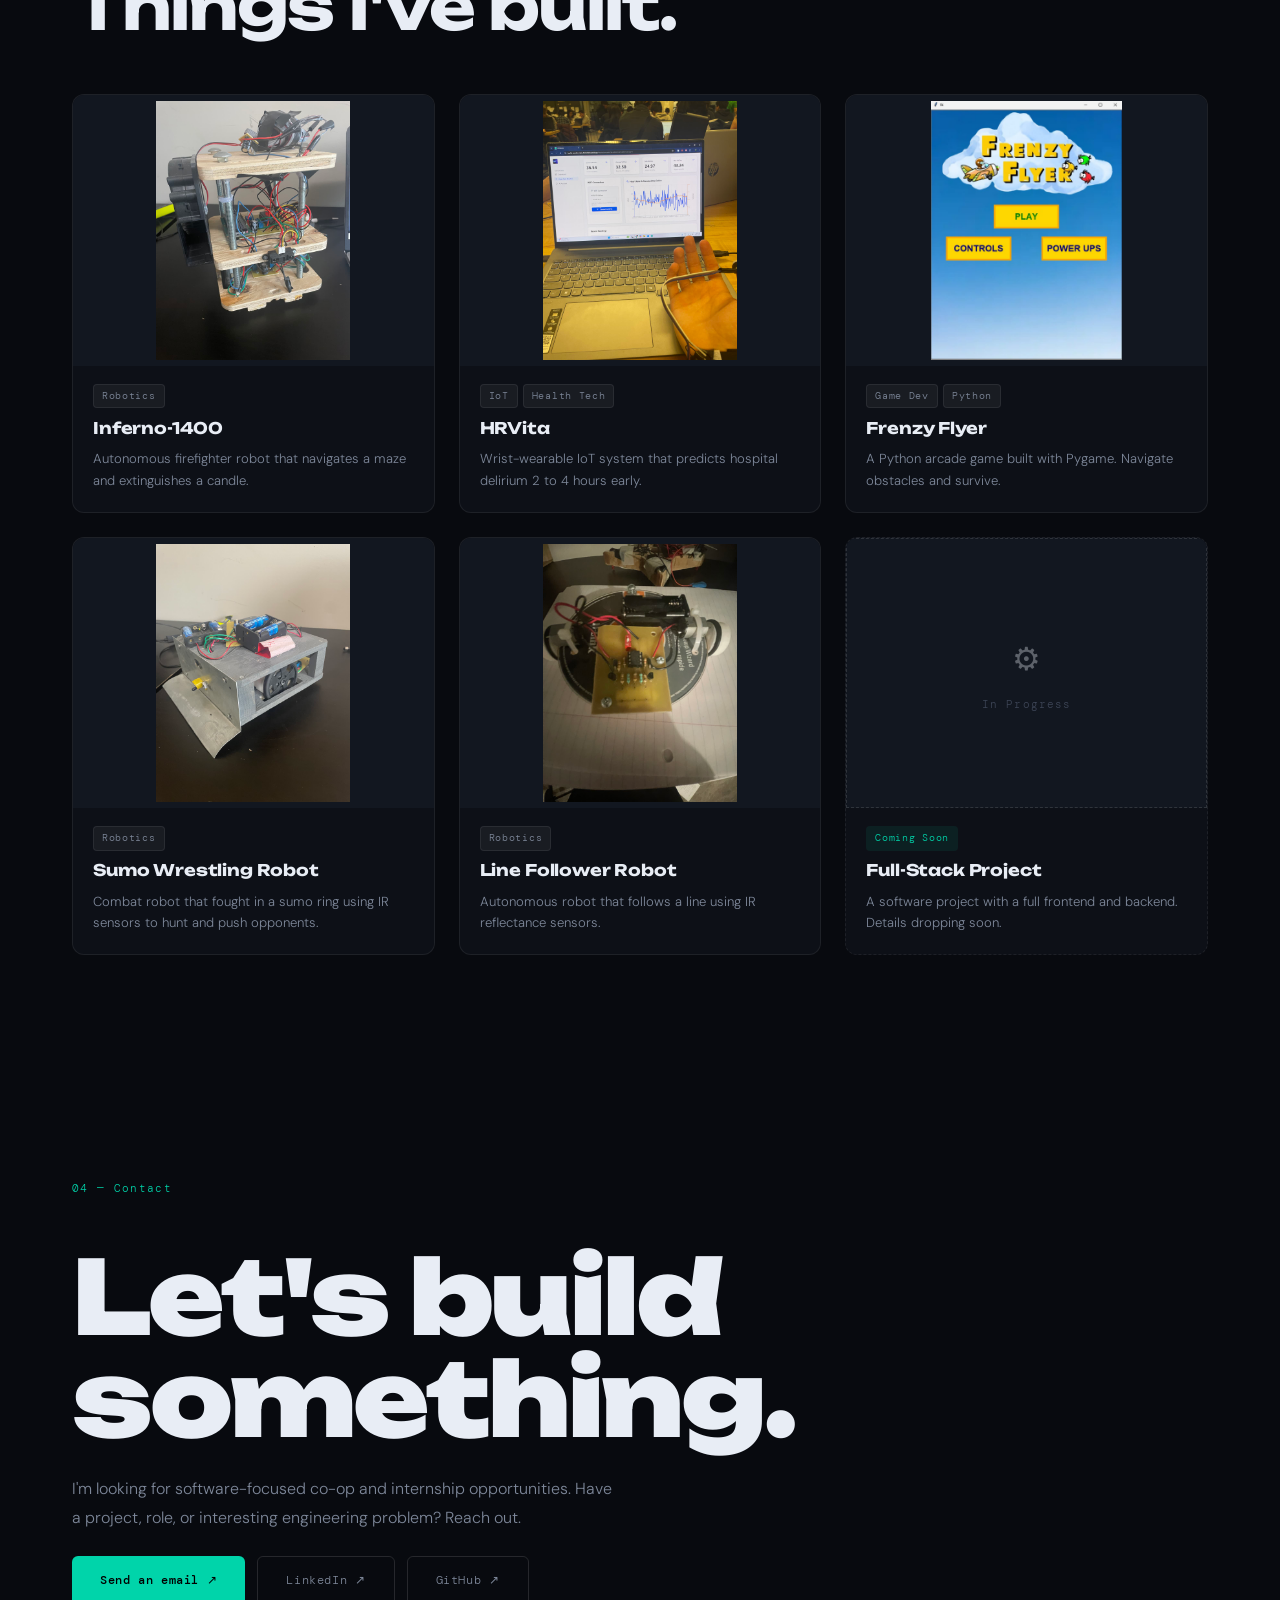
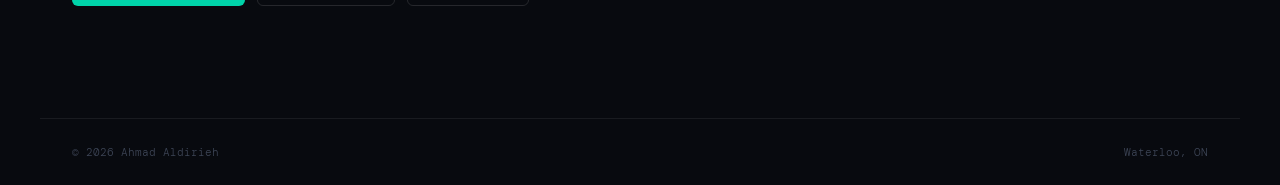
==== commit e5a65853: "Add resume btn to hero, remove resume section" ====
--- a/index.html
+++ b/index.html
@@ -60,6 +60,7 @@
       <div class="hero-cta">
         <a href="#projects" class="btn-main">See my work ↓</a>
         <a href="mailto:a2aldiri@uwaterloo.ca" class="btn-ghost">a2aldiri@uwaterloo.ca</a>
+        <a href="#" class="btn-ghost btn-resume" id="resume-btn" title="Resume coming soon">Resume ↗</a>
       </div>
       <div class="hero-socials">
         <a href="http://linkedin.com/in/ahmad-dirieh" target="_blank" rel="noopener">LinkedIn ↗</a>
@@ -180,26 +181,10 @@
     </div>
   </section>
 
-  <!-- RESUME -->
-  <section class="section section-alt" id="resume">
-    <div class="wrap resume-wrap">
-      <div class="sec-label">04 &mdash; Resume</div>
-      <h2 class="sec-big-title">Resume.</h2>
-      <p class="resume-sub">My full resume is available below. Updated and ready for co-op and internship applications.</p>
-      <div class="resume-placeholder">
-        <div class="rp-inner">
-          <svg width="40" height="40" viewBox="0 0 24 24" fill="none" stroke="currentColor" stroke-width="1.5" stroke-linecap="round" stroke-linejoin="round" style="opacity:0.3"><path d="M14 2H6a2 2 0 0 0-2 2v16a2 2 0 0 0 2 2h12a2 2 0 0 0 2-2V8z"/><polyline points="14 2 14 8 20 8"/><line x1="16" y1="13" x2="8" y2="13"/><line x1="16" y1="17" x2="8" y2="17"/><polyline points="10 9 9 9 8 9"/></svg>
-          <p class="rp-label">Resume coming soon</p>
-          <p class="rp-hint">Drop your PDF here and I'll wire it up</p>
-        </div>
-      </div>
-    </div>
-  </section>
-
   <!-- CONTACT -->
   <section class="section" id="contact">
     <div class="wrap contact-wrap">
-      <div class="sec-label">05 &mdash; Contact</div>
+      <div class="sec-label">04 &mdash; Contact</div>
       <h2 class="contact-heading">Let's build<br>something.</h2>
       <p class="contact-sub">I'm looking for software-focused co-op and internship opportunities. Have a project, role, or interesting engineering problem? Reach out.</p>
       <div class="contact-actions">
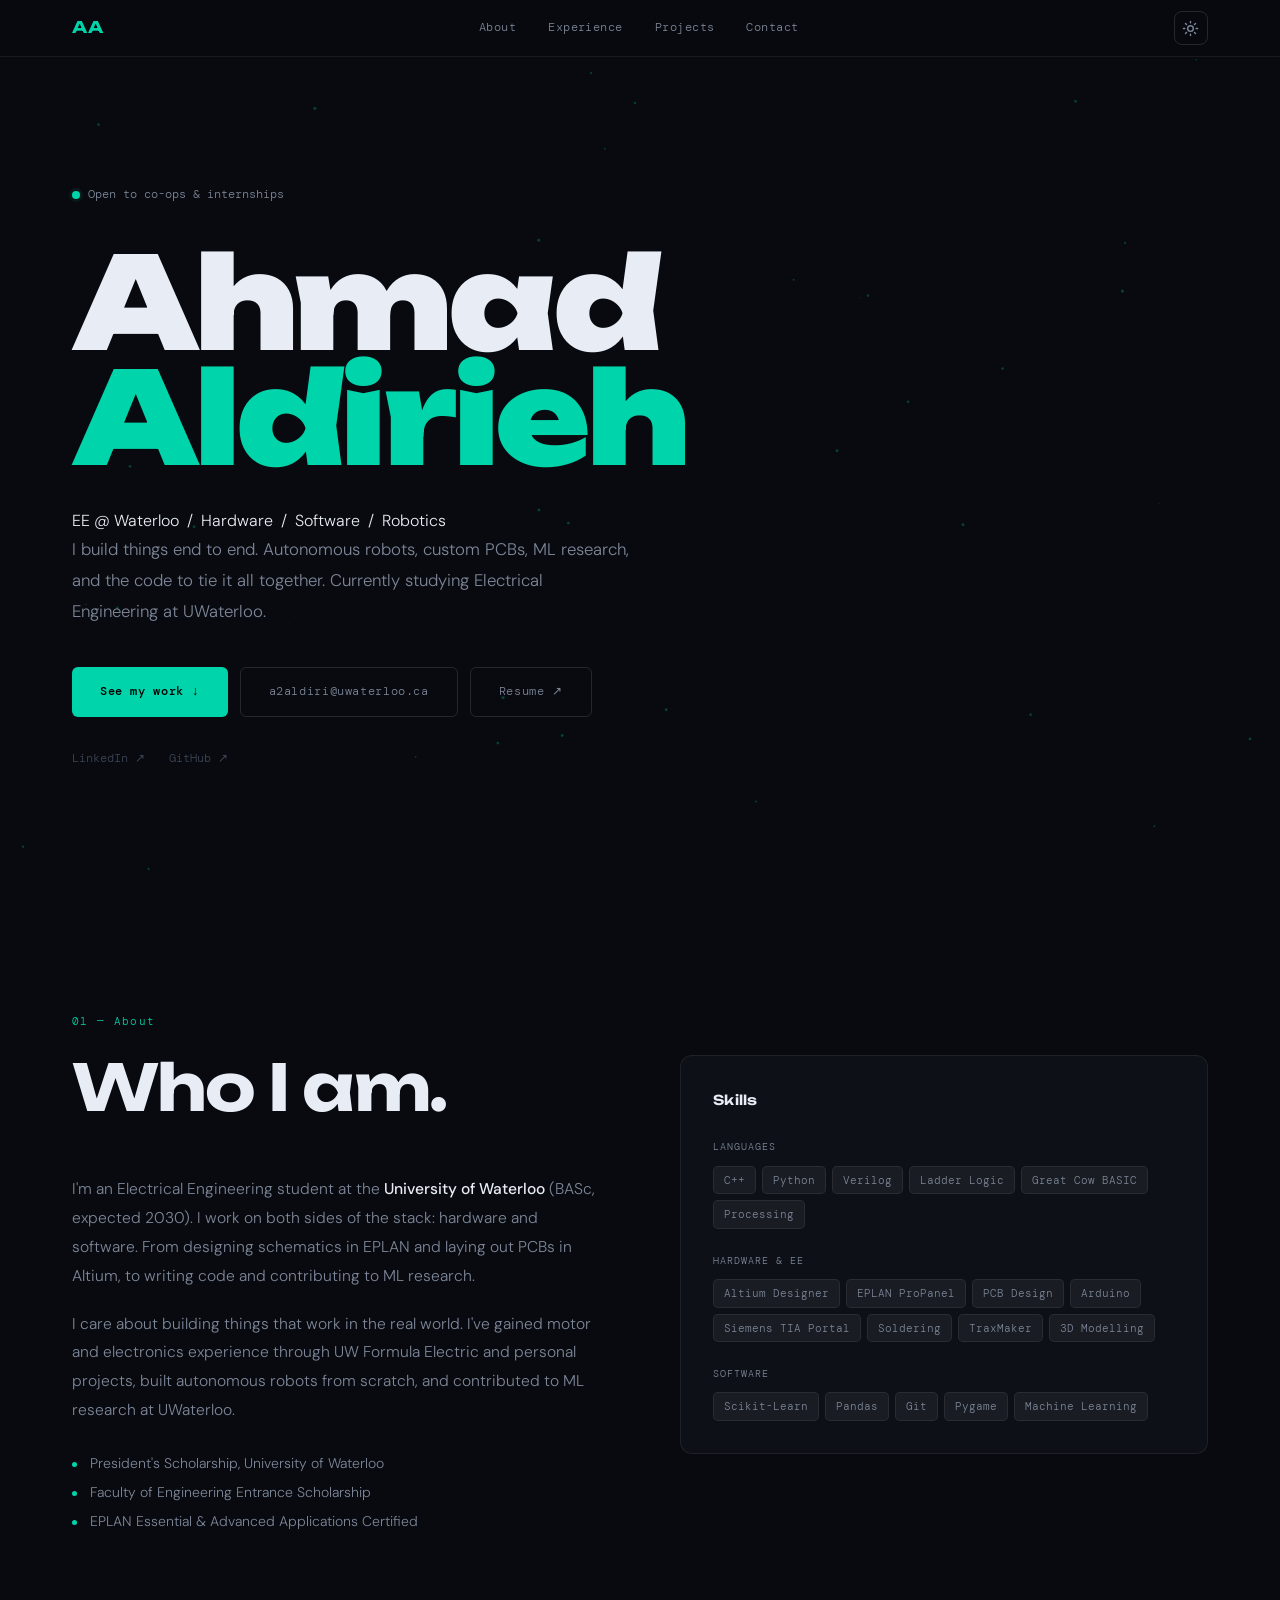
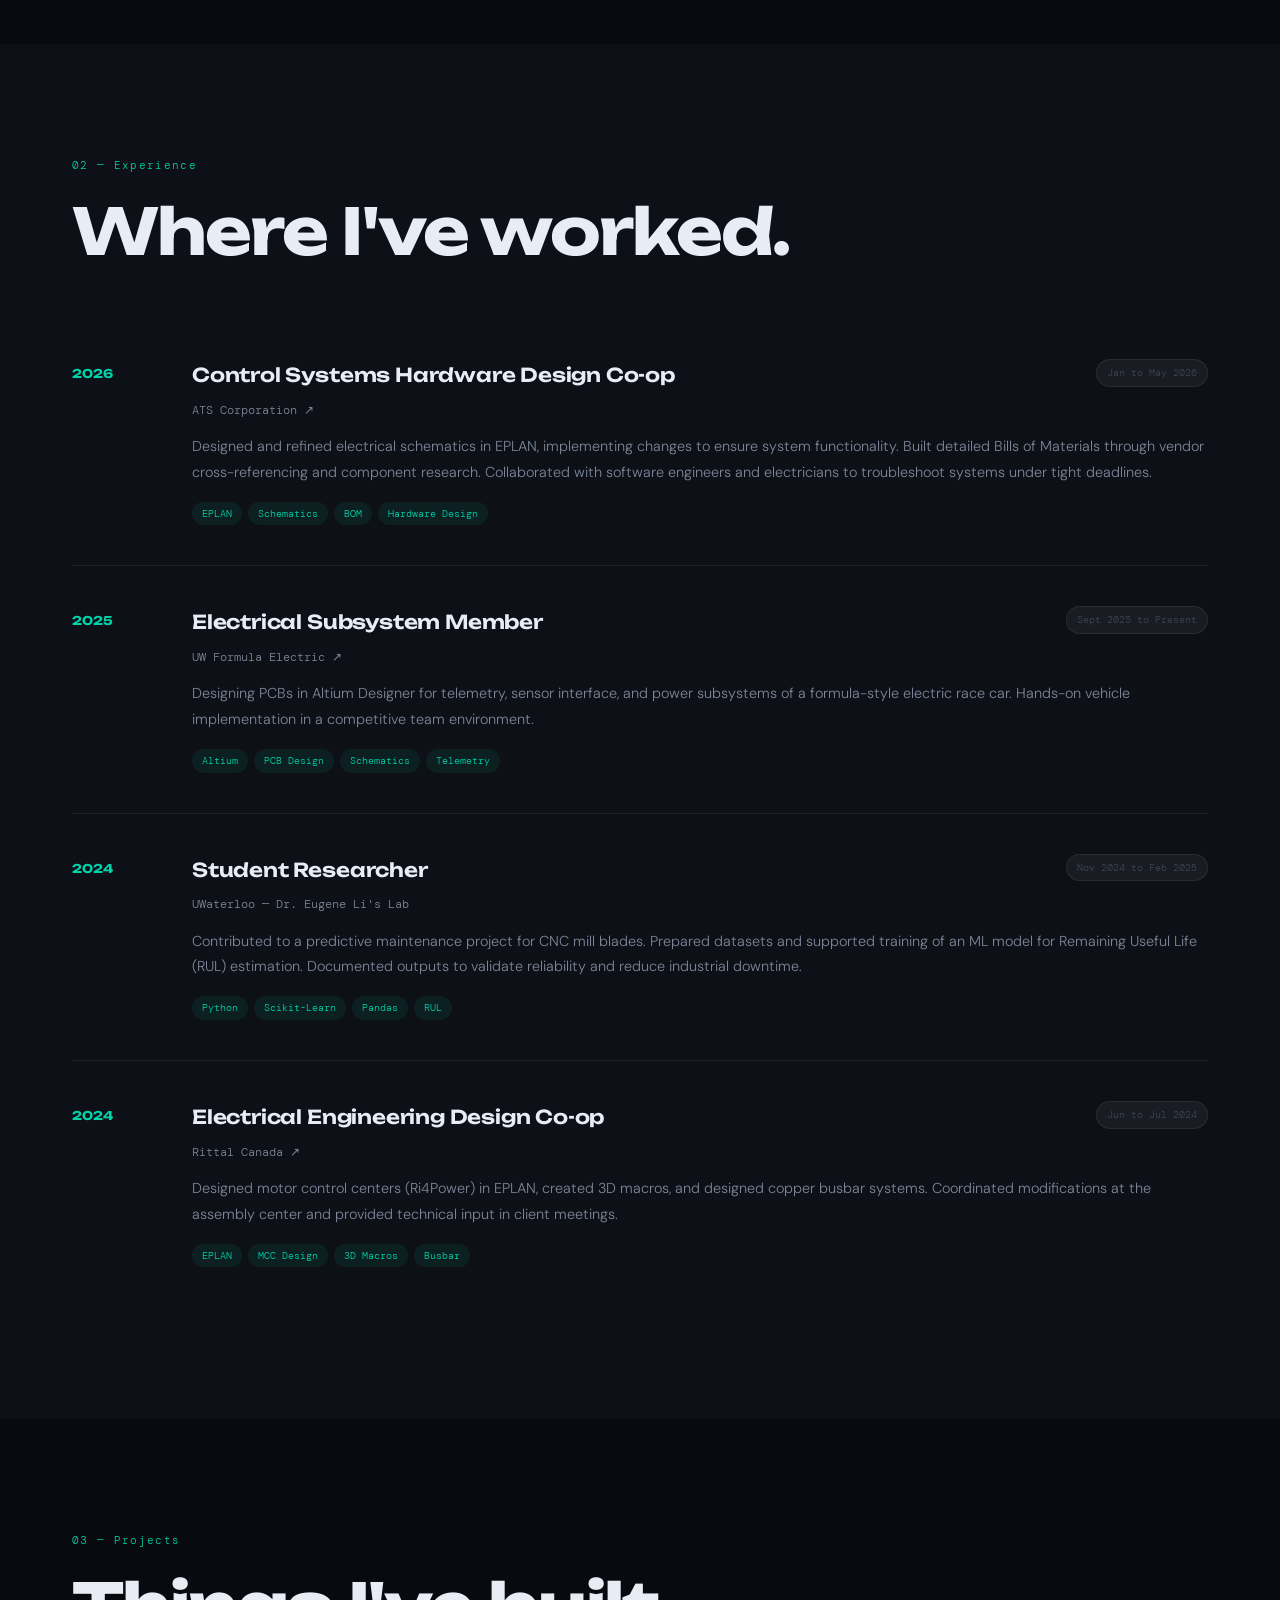
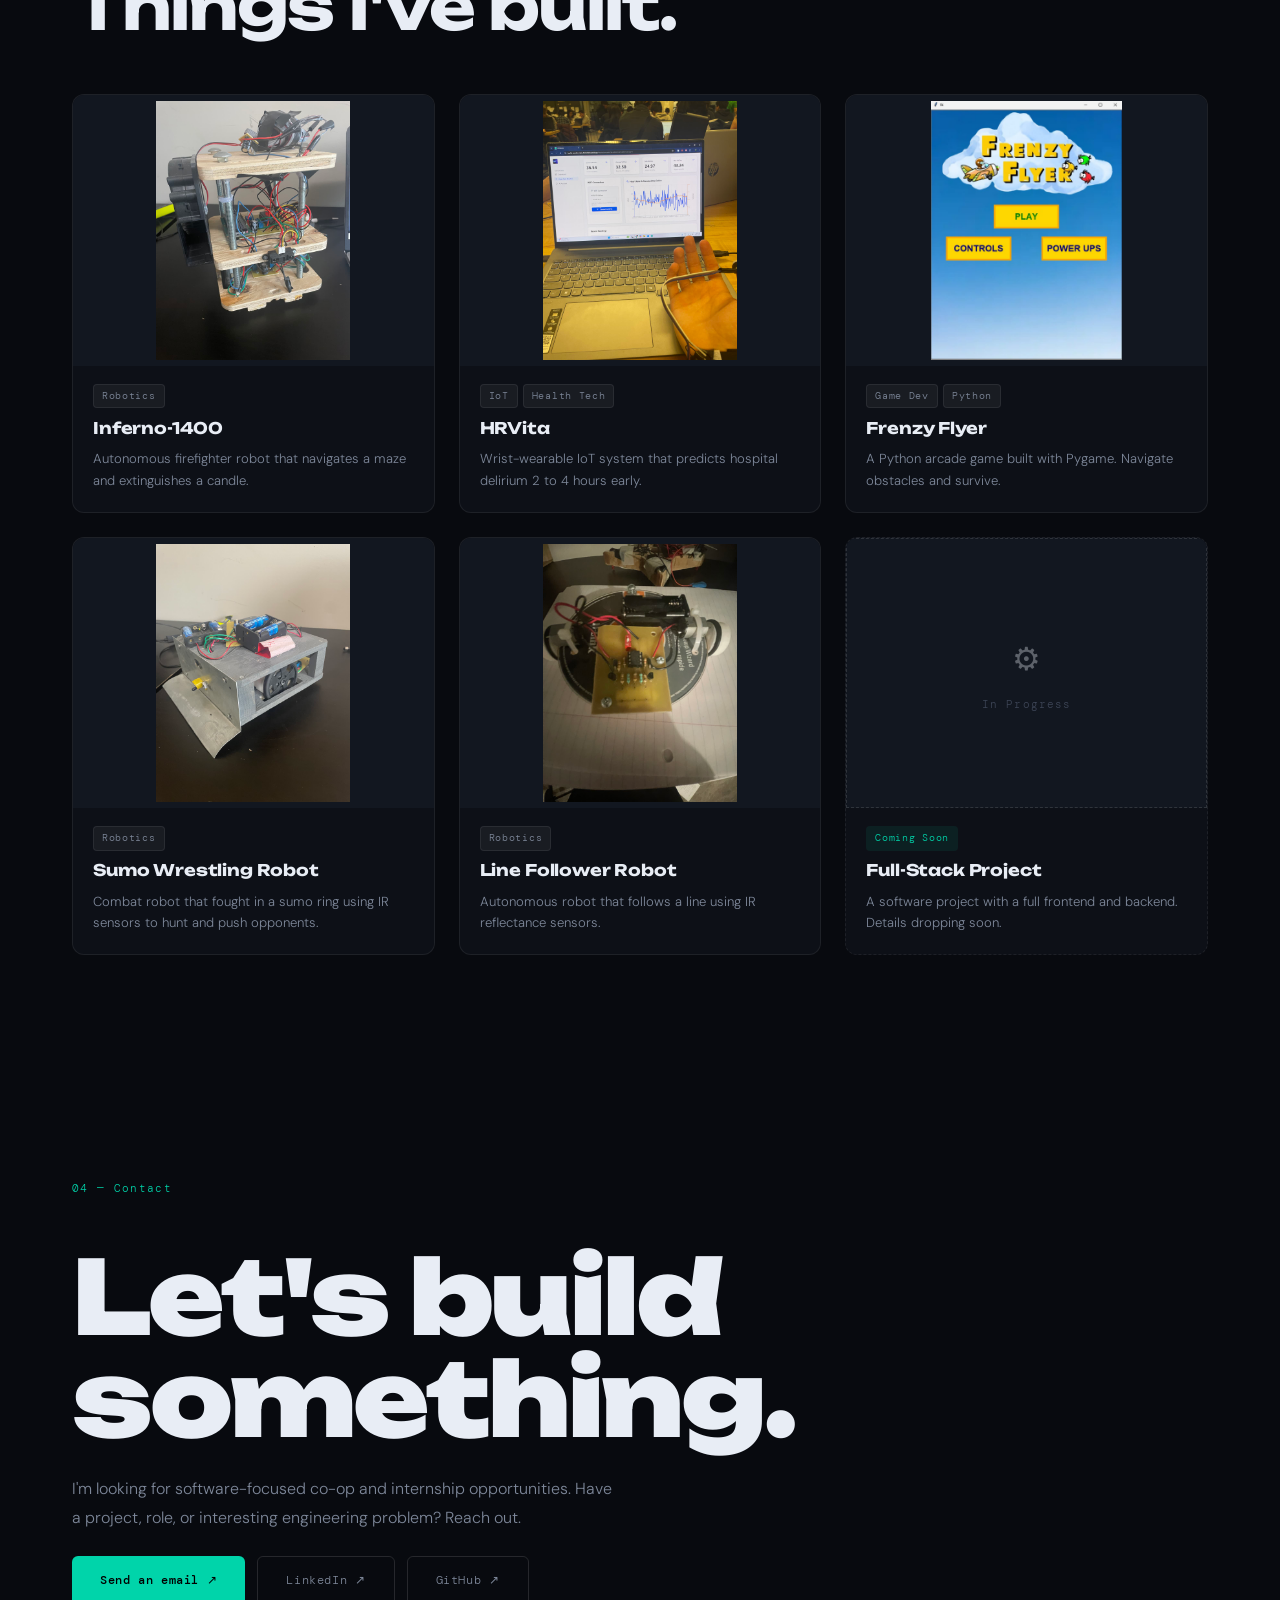
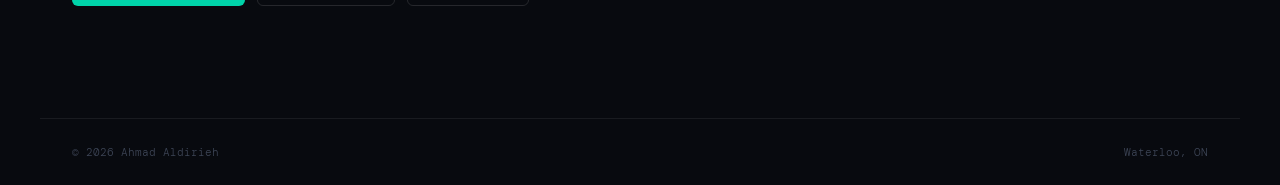
==== commit 7ae3b8a3: "Update index.html" ====
--- a/index.html
+++ b/index.html
@@ -50,11 +50,9 @@
         <span class="hn-line">Ahmad</span>
         <span class="hn-line hn-accent">Aldirieh</span>
       </h1>
-      <div class="hero-tags">
-        <span class="htag">EE @ Waterloo</span>
-        <span class="htag">Robotics</span>
-        <span class="htag">Hardware</span>
-        <span class="htag">Software</span>
+      <div class="hero-annotation">
+        <span class="ha-line"></span>
+        <span>EE @ Waterloo &nbsp;/&nbsp; Hardware &nbsp;/&nbsp; Software &nbsp;/&nbsp; Robotics</span>
       </div>
       <p class="hero-bio">I build things end to end. Autonomous robots, custom PCBs, ML research, and the code to tie it all together. Currently studying Electrical Engineering at UWaterloo.</p>
       <div class="hero-cta">
@@ -147,27 +145,27 @@
       <h2 class="sec-big-title">Things I've built.</h2>
       <div class="proj-grid">
 
-        <a href="project-firefighter.html" class="proj-card reveal">
+        <a href="project-firefighter.html" class="proj-card reveal" data-ref="Q1">
           <div class="pc-img-wrap"><img src="media/firefighter_bot.jpg" alt="Firefighter Robot" loading="lazy"><div class="pc-hover-overlay"><span>View Project ↗</span></div></div>
           <div class="pc-info"><div class="pc-cats"><span class="pcat">Robotics</span></div><h3 class="pc-title">Inferno-1400</h3><p class="pc-desc">Autonomous firefighter robot that navigates a maze and extinguishes a candle.</p></div>
         </a>
 
-        <a href="project-hrvita.html" class="proj-card reveal">
+        <a href="project-hrvita.html" class="proj-card reveal" data-ref="U2">
           <div class="pc-img-wrap"><img src="media/hrvita_main.jpg" alt="HRVita" loading="lazy"><div class="pc-hover-overlay"><span>View Project ↗</span></div></div>
           <div class="pc-info"><div class="pc-cats"><span class="pcat">IoT</span><span class="pcat">Health Tech</span></div><h3 class="pc-title">HRVita</h3><p class="pc-desc">Wrist-wearable IoT system that predicts hospital delirium 2 to 4 hours early.</p></div>
         </a>
 
-        <a href="project-frenzyflyer.html" class="proj-card reveal">
+        <a href="project-frenzyflyer.html" class="proj-card reveal" data-ref="SW3">
           <div class="pc-img-wrap"><img src="media/frenzy_menu.jpg" alt="Frenzy Flyer" loading="lazy"><div class="pc-hover-overlay"><span>View Project ↗</span></div></div>
           <div class="pc-info"><div class="pc-cats"><span class="pcat">Game Dev</span><span class="pcat">Python</span></div><h3 class="pc-title">Frenzy Flyer</h3><p class="pc-desc">A Python arcade game built with Pygame. Navigate obstacles and survive.</p></div>
         </a>
 
-        <a href="project-sumo.html" class="proj-card reveal">
+        <a href="project-sumo.html" class="proj-card reveal" data-ref="Q4">
           <div class="pc-img-wrap"><img src="media/sumo_bot.jpg" alt="Sumo Robot" loading="lazy"><div class="pc-hover-overlay"><span>View Project ↗</span></div></div>
           <div class="pc-info"><div class="pc-cats"><span class="pcat">Robotics</span></div><h3 class="pc-title">Sumo Wrestling Robot</h3><p class="pc-desc">Combat robot that fought in a sumo ring using IR sensors to hunt and push opponents.</p></div>
         </a>
 
-        <a href="project-linefollower.html" class="proj-card reveal">
+        <a href="project-linefollower.html" class="proj-card reveal" data-ref="Q5">
           <div class="pc-img-wrap"><img src="media/line_follower.jpg" alt="Line Follower Robot" loading="lazy"><div class="pc-hover-overlay"><span>View Project ↗</span></div></div>
           <div class="pc-info"><div class="pc-cats"><span class="pcat">Robotics</span></div><h3 class="pc-title">Line Follower Robot</h3><p class="pc-desc">Autonomous robot that follows a line using IR reflectance sensors.</p></div>
         </a>
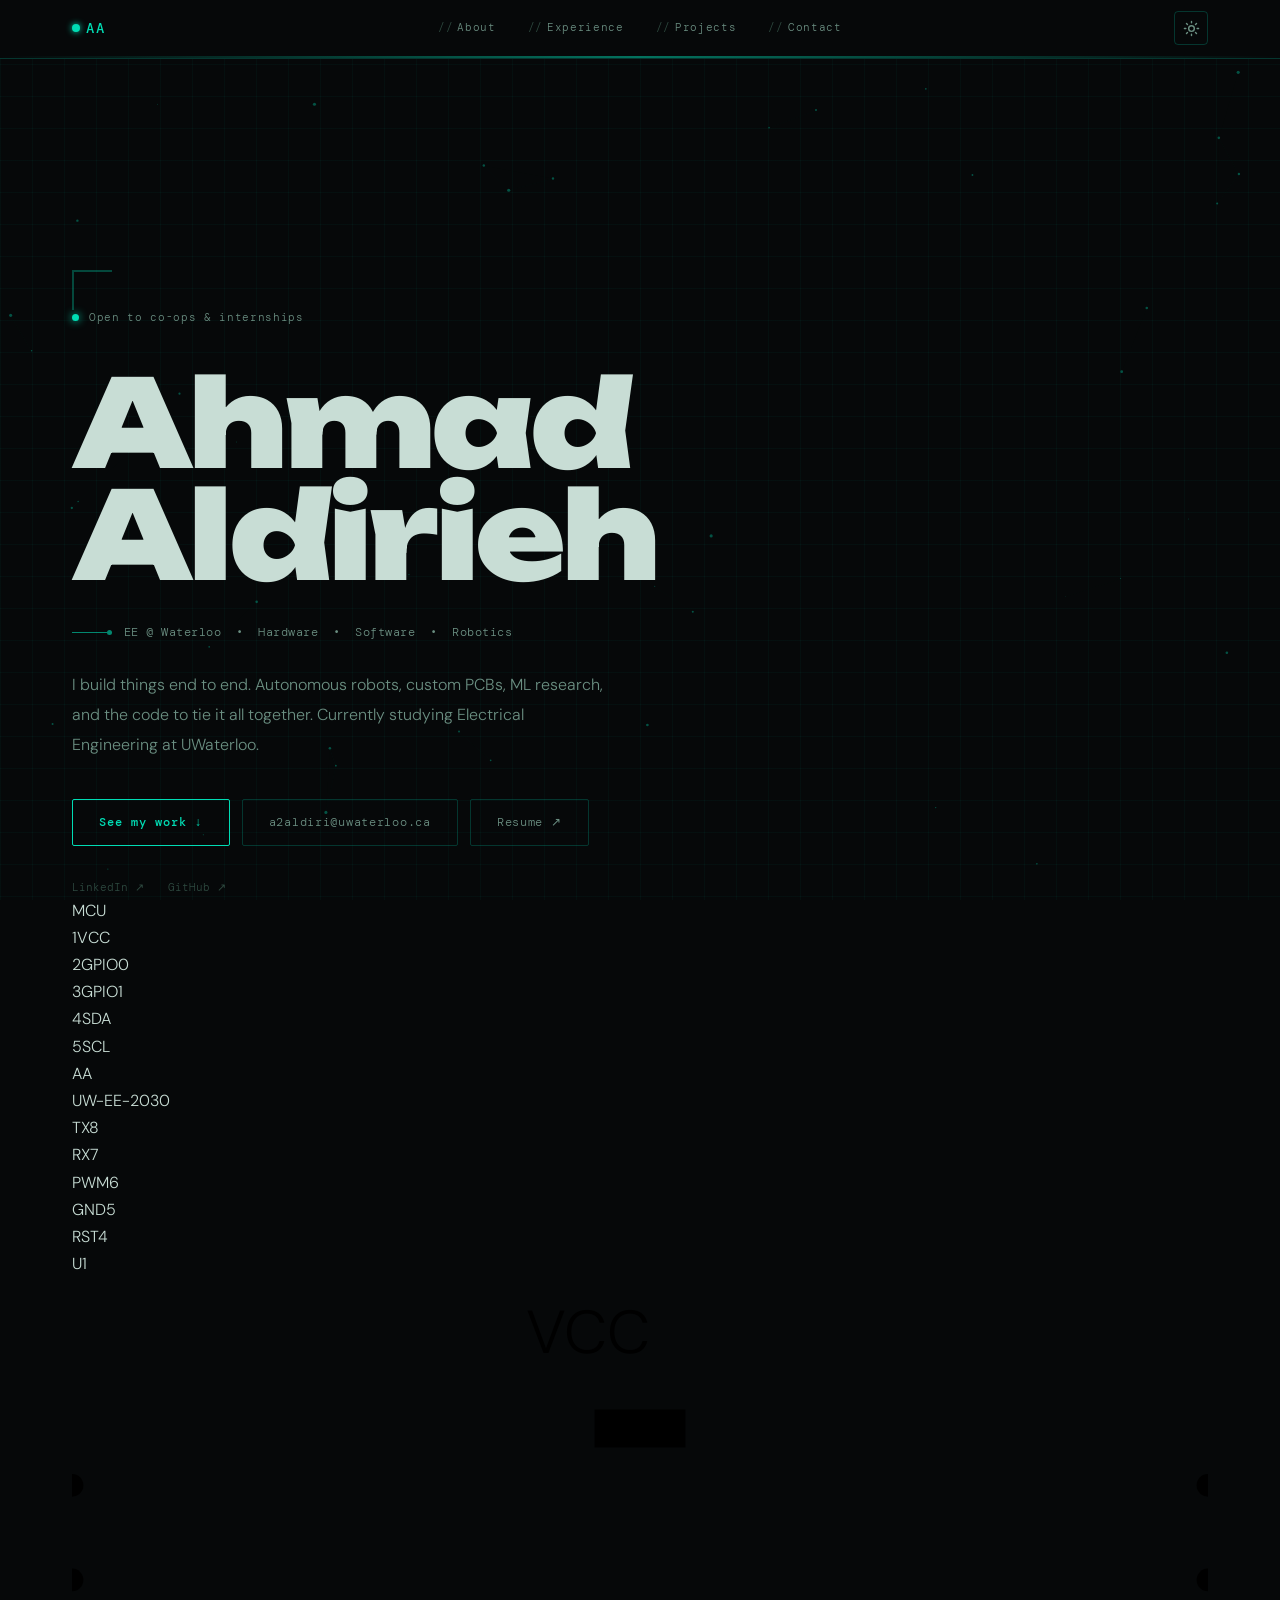
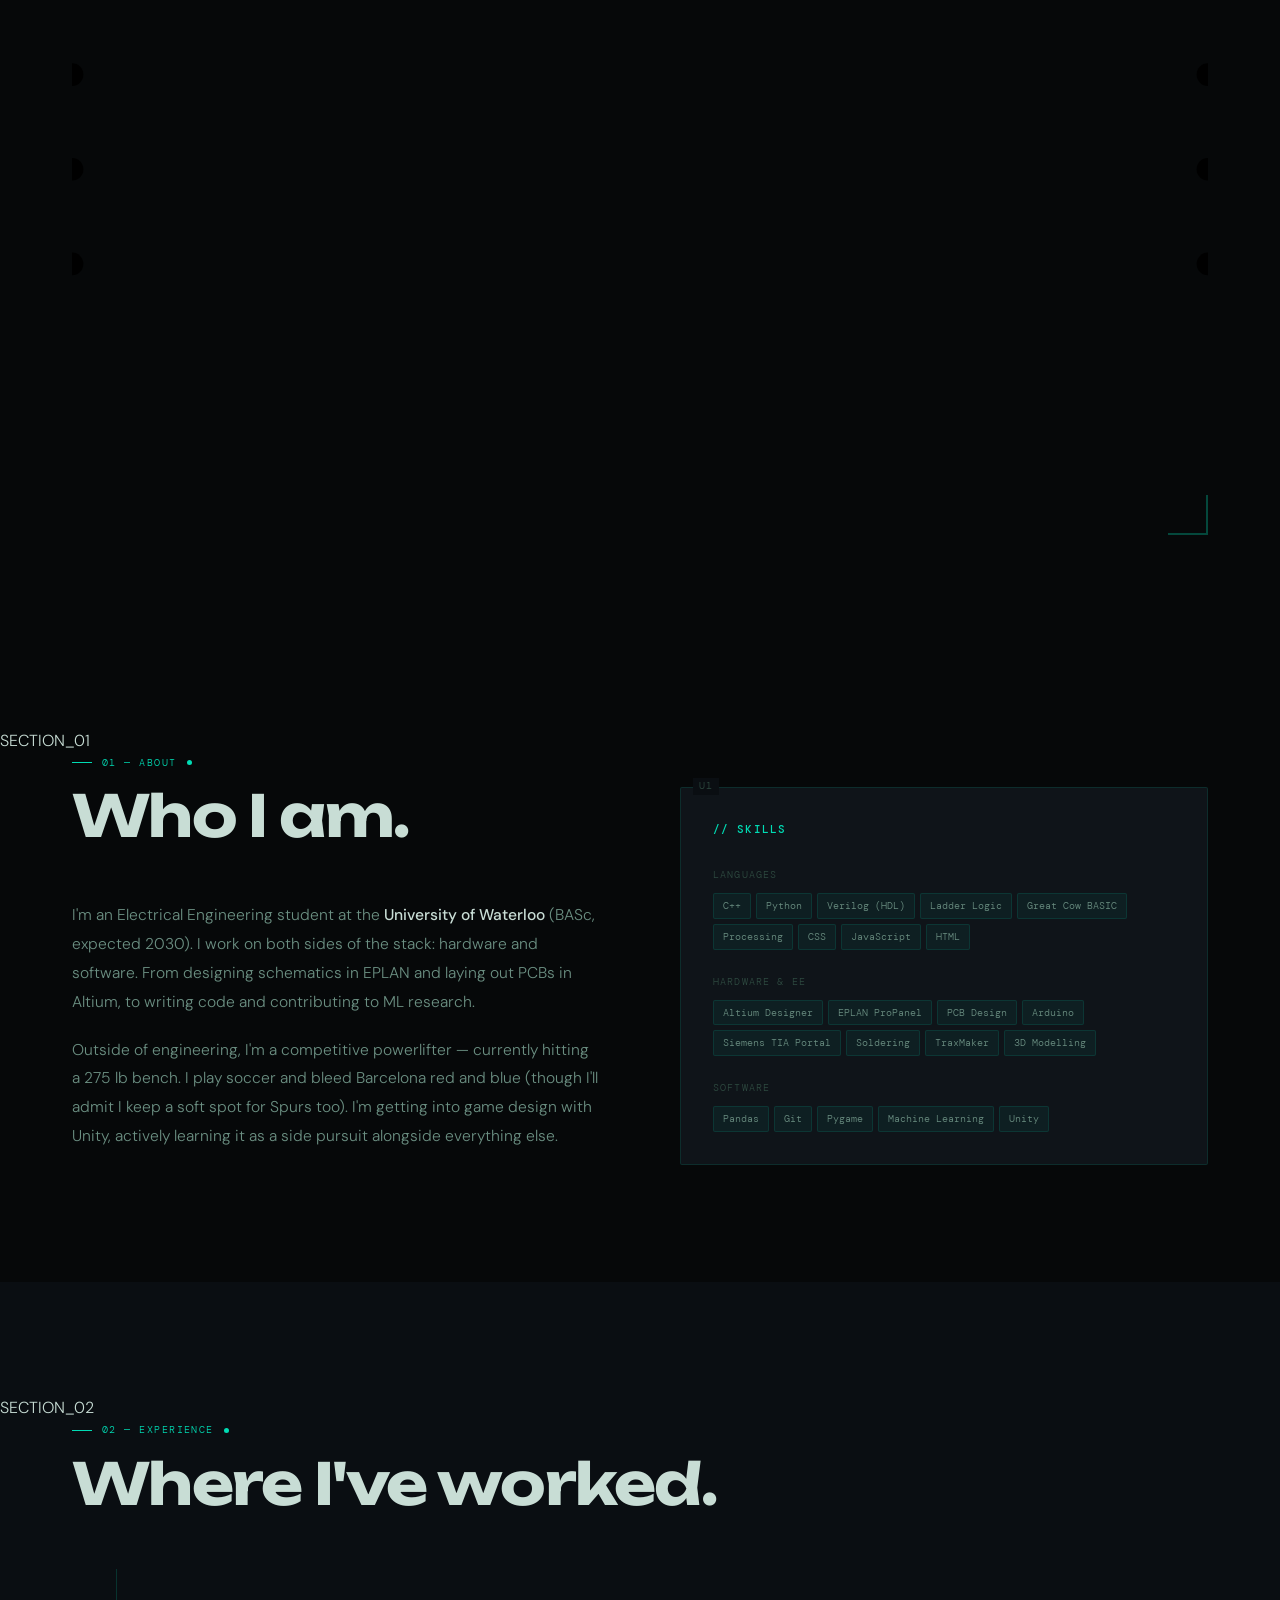
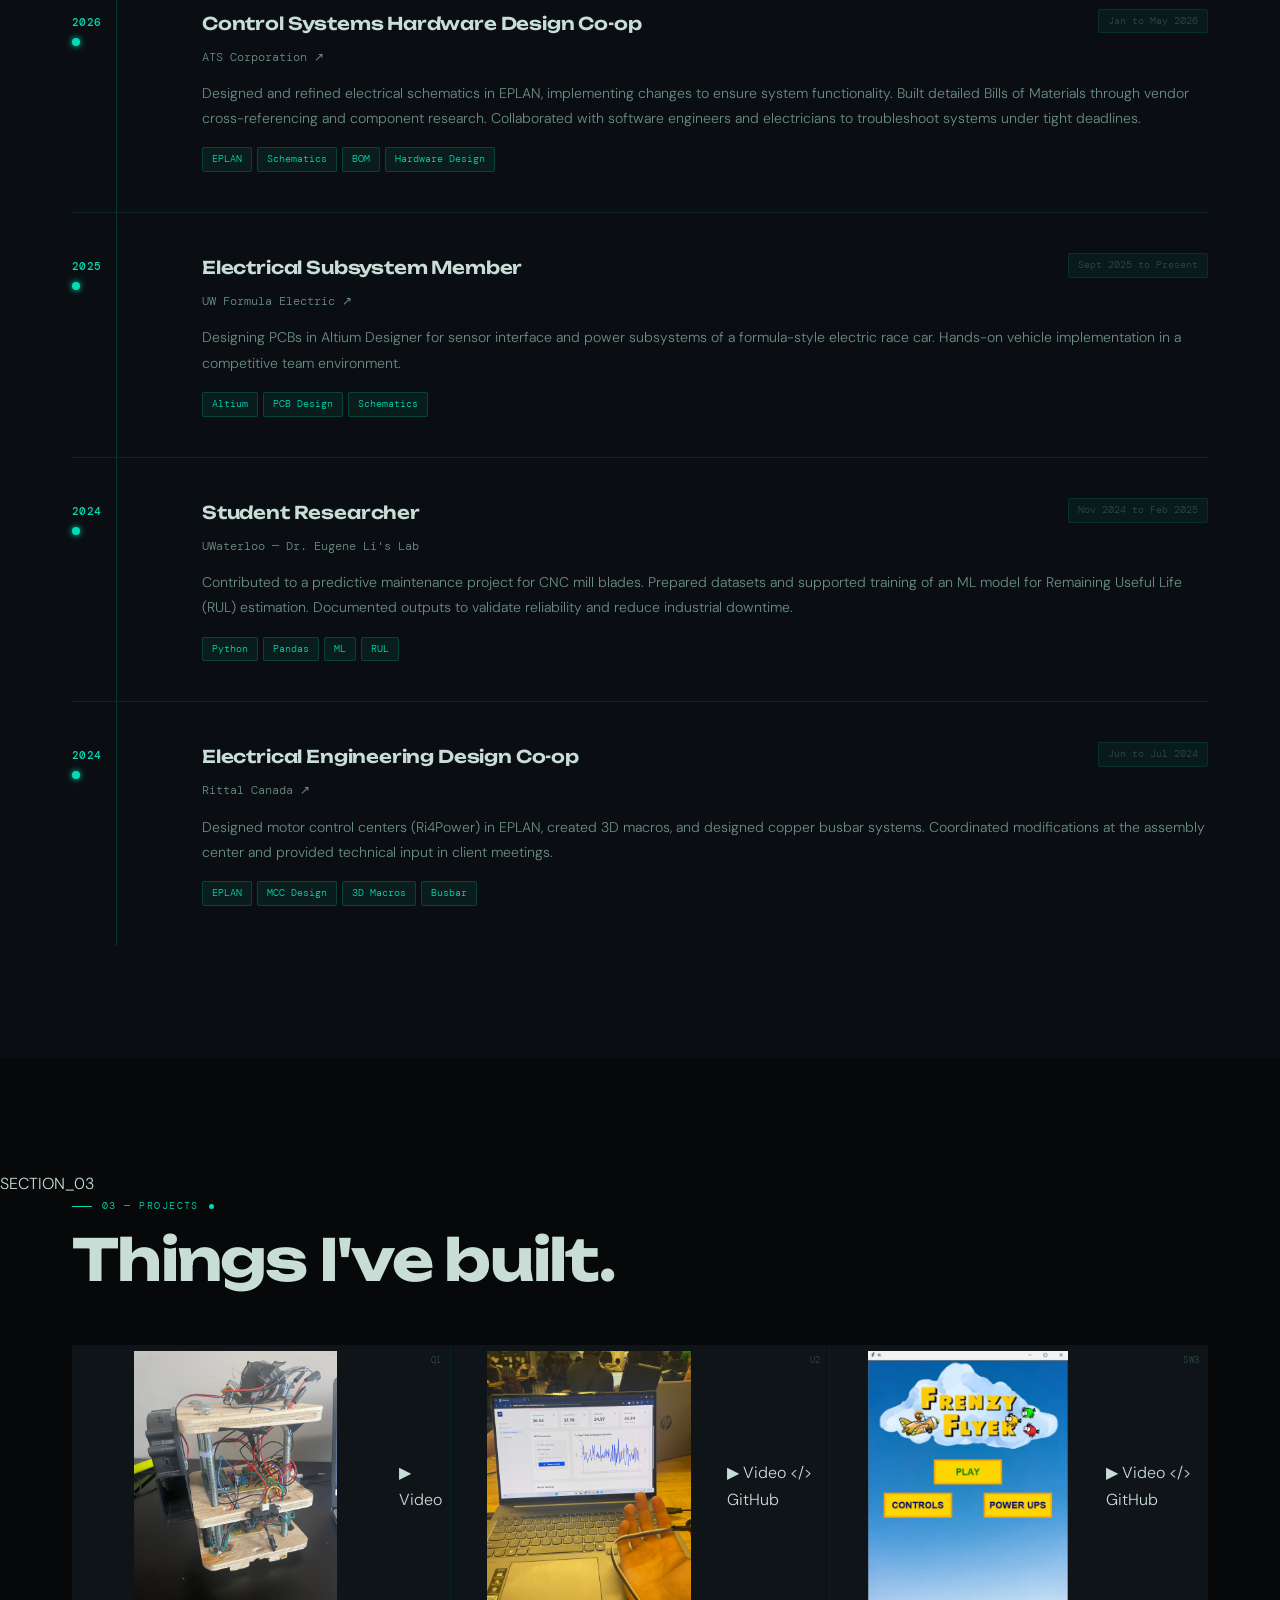
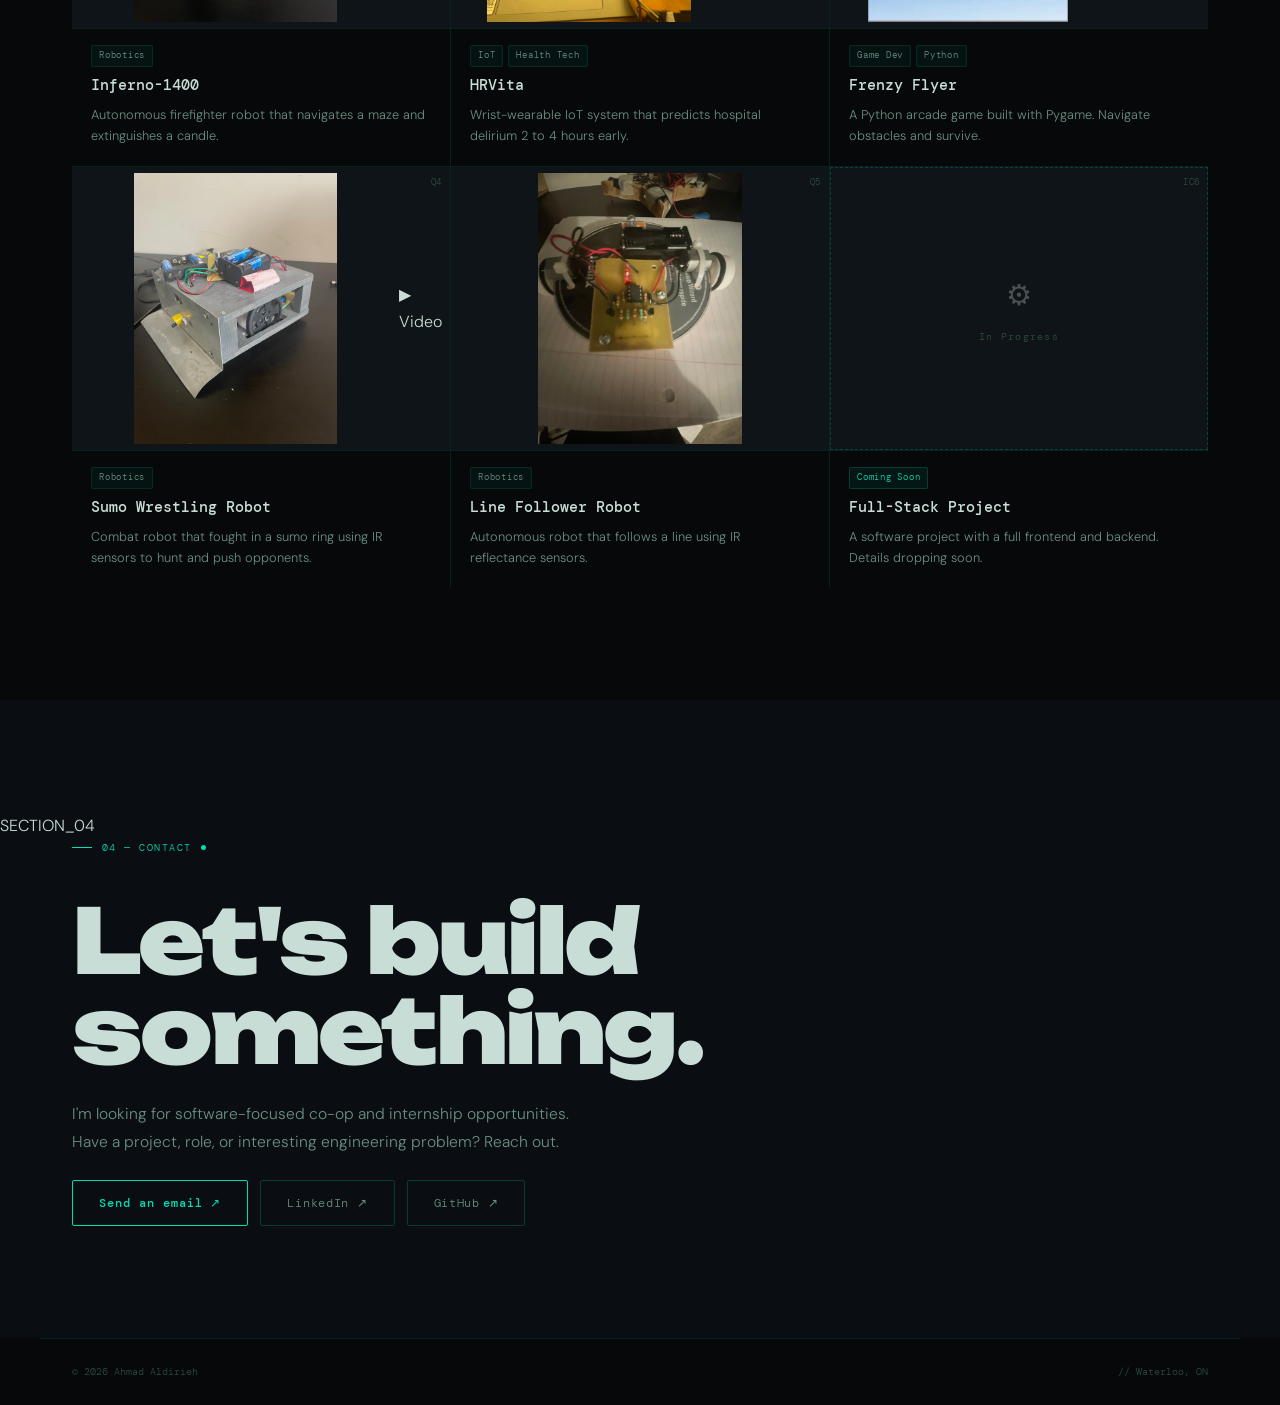
==== commit d026d0e2: "Update index.html" ====
--- a/index.html
+++ b/index.html
@@ -3,8 +3,9 @@
 <head>
   <meta charset="UTF-8">
   <meta name="viewport" content="width=device-width, initial-scale=1.0">
-  <meta name="description" content="Ahmad Aldirieh — EE Student at UWaterloo. I build robots, circuits, and software.">
+  <meta name="description" content="Ahmad Aldirieh — EE Student at UWaterloo.">
   <title>Ahmad Aldirieh</title>
+  <link rel="icon" type="image/svg+xml" href="favicon.svg">
   <link rel="preconnect" href="https://fonts.googleapis.com">
   <link rel="preconnect" href="https://fonts.gstatic.com" crossorigin>
   <link href="https://fonts.googleapis.com/css2?family=Unbounded:wght@300;400;600;700;900&family=DM+Sans:ital,opsz,wght@0,9..40,300;0,9..40,400;1,9..40,300&family=DM+Mono:wght@300;400&display=swap" rel="stylesheet">
@@ -13,6 +14,15 @@
 <body>
 
   <canvas id="bg-canvas"></canvas>
+
+  <!-- schematic SVG overlay -->
+  <svg class="schem-overlay" xmlns="http://www.w3.org/2000/svg" aria-hidden="true">
+    <!-- left vertical bus -->
+    <line class="sbus" x1="48" y1="0" x2="48" y2="100%"/>
+    <!-- right vertical bus -->
+    <line class="sbus" x1="calc(100% - 48px)" y1="0" x2="calc(100% - 48px)" y2="100%"/>
+    <!-- horizontal traces at section breaks - drawn via CSS -->
+  </svg>
 
   <header class="nav" id="nav">
     <div class="nav-inner">
@@ -47,49 +57,129 @@
         <span>Open to co-ops &amp; internships</span>
       </div>
       <h1 class="hero-name">
-        <span class="hn-line">Ahmad</span>
-        <span class="hn-line hn-accent">Aldirieh</span>
+        <span class="hn-solid">Ahmad</span>
+        <span class="hn-outline">Aldirieh</span>
       </h1>
       <div class="hero-annotation">
         <span class="ha-line"></span>
-        <span>EE @ Waterloo &nbsp;/&nbsp; Hardware &nbsp;/&nbsp; Software &nbsp;/&nbsp; Robotics</span>
+        <span>EE @ Waterloo &nbsp;&bull;&nbsp; Hardware &nbsp;&bull;&nbsp; Software &nbsp;&bull;&nbsp; Robotics</span>
       </div>
       <p class="hero-bio">I build things end to end. Autonomous robots, custom PCBs, ML research, and the code to tie it all together. Currently studying Electrical Engineering at UWaterloo.</p>
       <div class="hero-cta">
         <a href="#projects" class="btn-main">See my work ↓</a>
         <a href="mailto:a2aldiri@uwaterloo.ca" class="btn-ghost">a2aldiri@uwaterloo.ca</a>
-        <a href="#" class="btn-ghost btn-resume" id="resume-btn" title="Resume coming soon">Resume ↗</a>
+        <a href="#" class="btn-ghost" id="resume-btn">Resume ↗</a>
       </div>
       <div class="hero-socials">
         <a href="http://linkedin.com/in/ahmad-dirieh" target="_blank" rel="noopener">LinkedIn ↗</a>
         <a href="https://github.com/ahmadAldirieh" target="_blank" rel="noopener">GitHub ↗</a>
       </div>
     </div>
+    <!-- schematic component block in hero -->
+    <div class="hero-schem" aria-hidden="true">
+      <div class="schem-ic">
+        <div class="ic-label">MCU</div>
+        <div class="ic-body">
+          <div class="ic-pins ic-pins-left">
+            <div class="ic-pin"><span class="pin-num">1</span><span class="pin-name">VCC</span></div>
+            <div class="ic-pin"><span class="pin-num">2</span><span class="pin-name">GPIO0</span></div>
+            <div class="ic-pin"><span class="pin-num">3</span><span class="pin-name">GPIO1</span></div>
+            <div class="ic-pin"><span class="pin-num">4</span><span class="pin-name">SDA</span></div>
+            <div class="ic-pin"><span class="pin-num">5</span><span class="pin-name">SCL</span></div>
+          </div>
+          <div class="ic-center">
+            <div class="ic-name">AA</div>
+            <div class="ic-partnum">UW-EE-2030</div>
+          </div>
+          <div class="ic-pins ic-pins-right">
+            <div class="ic-pin"><span class="pin-name">TX</span><span class="pin-num">8</span></div>
+            <div class="ic-pin"><span class="pin-name">RX</span><span class="pin-num">7</span></div>
+            <div class="ic-pin"><span class="pin-name">PWM</span><span class="pin-num">6</span></div>
+            <div class="ic-pin"><span class="pin-name">GND</span><span class="pin-num">5</span></div>
+            <div class="ic-pin"><span class="pin-name">RST</span><span class="pin-num">4</span></div>
+          </div>
+        </div>
+        <div class="ic-ref">U1</div>
+      </div>
+      <!-- connecting traces from IC -->
+      <svg class="ic-traces" viewBox="0 0 300 220" xmlns="http://www.w3.org/2000/svg">
+        <!-- left side traces -->
+        <line x1="0" y1="55" x2="40" y2="55" class="tr"/>
+        <line x1="0" y1="80" x2="40" y2="80" class="tr"/>
+        <line x1="0" y1="105" x2="40" y2="105" class="tr"/>
+        <line x1="0" y1="130" x2="40" y2="130" class="tr"/>
+        <line x1="0" y1="155" x2="40" y2="155" class="tr"/>
+        <!-- right side traces -->
+        <line x1="260" y1="55" x2="300" y2="55" class="tr"/>
+        <line x1="260" y1="80" x2="300" y2="80" class="tr"/>
+        <line x1="260" y1="105" x2="300" y2="105" class="tr"/>
+        <line x1="260" y1="130" x2="300" y2="130" class="tr"/>
+        <line x1="260" y1="155" x2="300" y2="155" class="tr"/>
+        <!-- node dots -->
+        <circle cx="0" cy="55" r="3" class="nd"/>
+        <circle cx="0" cy="80" r="3" class="nd"/>
+        <circle cx="0" cy="105" r="3" class="nd"/>
+        <circle cx="0" cy="130" r="3" class="nd"/>
+        <circle cx="0" cy="155" r="3" class="nd"/>
+        <circle cx="300" cy="55" r="3" class="nd"/>
+        <circle cx="300" cy="80" r="3" class="nd"/>
+        <circle cx="300" cy="105" r="3" class="nd"/>
+        <circle cx="300" cy="130" r="3" class="nd"/>
+        <circle cx="300" cy="155" r="3" class="nd"/>
+        <!-- resistor symbols top -->
+        <text x="120" y="20" class="schem-label">VCC</text>
+        <line x1="150" y1="25" x2="150" y2="35" class="tr"/>
+        <rect x="138" y="35" width="24" height="10" class="comp-rect"/>
+        <line x1="150" y1="45" x2="150" y2="55" class="tr"/>
+        <!-- GND symbol -->
+        <line x1="150" y1="165" x2="150" y2="175" class="tr"/>
+        <line x1="140" y1="175" x2="160" y2="175" class="tr"/>
+        <line x1="143" y1="179" x2="157" y2="179" class="tr-dim"/>
+        <line x1="146" y1="183" x2="154" y2="183" class="tr-dim"/>
+      </svg>
+    </div>
   </section>
 
   <main>
 
   <!-- ABOUT -->
   <section class="section" id="about">
+    <div class="schem-section-bar" aria-hidden="true">
+      <div class="ssb-line"></div>
+      <div class="ssb-node"></div>
+      <div class="ssb-label">SECTION_01</div>
+      <div class="ssb-node"></div>
+      <div class="ssb-line"></div>
+    </div>
     <div class="wrap">
       <div class="sec-label">01 &mdash; About</div>
       <div class="about-layout">
         <div class="about-left">
           <h2 class="sec-big-title">Who I am.</h2>
           <p class="about-p">I'm an Electrical Engineering student at the <strong>University of Waterloo</strong> (BASc, expected 2030). I work on both sides of the stack: hardware and software. From designing schematics in EPLAN and laying out PCBs in Altium, to writing code and contributing to ML research.</p>
-          <p class="about-p">I care about building things that work in the real world. I've gained motor and electronics experience through UW Formula Electric and personal projects, built autonomous robots from scratch, and contributed to ML research at UWaterloo.</p>
-          <ul class="about-awards">
-            <li>President's Scholarship, University of Waterloo</li>
-            <li>Faculty of Engineering Entrance Scholarship</li>
-            <li>EPLAN Essential &amp; Advanced Applications Certified</li>
-          </ul>
+          <p class="about-p">Outside of engineering, I'm a competitive powerlifter — currently hitting a 275 lb bench. I play soccer and bleed Barcelona red and blue (though I'll admit I keep a soft spot for Spurs too). I'm getting into game design with Unity, actively learning it as a side pursuit alongside everything else.</p>
         </div>
         <div class="about-right">
           <div class="skills-block">
-            <div class="sk-heading">Skills</div>
-            <div class="sk-group"><div class="sk-label">Languages</div><div class="sk-tags"><span>C++</span><span>Python</span><span>Verilog</span><span>Ladder Logic</span><span>Great Cow BASIC</span><span>Processing</span></div></div>
-            <div class="sk-group"><div class="sk-label">Hardware &amp; EE</div><div class="sk-tags"><span>Altium Designer</span><span>EPLAN ProPanel</span><span>PCB Design</span><span>Arduino</span><span>Siemens TIA Portal</span><span>Soldering</span><span>TraxMaker</span><span>3D Modelling</span></div></div>
-            <div class="sk-group"><div class="sk-label">Software</div><div class="sk-tags"><span>Scikit-Learn</span><span>Pandas</span><span>Git</span><span>Pygame</span><span>Machine Learning</span></div></div>
+            <div class="sk-heading">// Skills</div>
+            <div class="sk-group">
+              <div class="sk-label">Languages</div>
+              <div class="sk-tags">
+                <span>C++</span><span>Python</span><span>Verilog (HDL)</span><span>Ladder Logic</span><span>Great Cow BASIC</span><span>Processing</span><span>CSS</span><span>JavaScript</span><span>HTML</span>
+              </div>
+            </div>
+            <div class="sk-group">
+              <div class="sk-label">Hardware &amp; EE</div>
+              <div class="sk-tags">
+                <span>Altium Designer</span><span>EPLAN ProPanel</span><span>PCB Design</span><span>Arduino</span><span>Siemens TIA Portal</span><span>Soldering</span><span>TraxMaker</span><span>3D Modelling</span>
+              </div>
+            </div>
+            <div class="sk-group">
+              <div class="sk-label">Software</div>
+              <div class="sk-tags">
+                <span>Pandas</span><span>Git</span><span>Pygame</span><span>Machine Learning</span><span>Unity</span>
+              </div>
+            </div>
           </div>
         </div>
       </div>
@@ -98,81 +188,190 @@
 
   <!-- EXPERIENCE -->
   <section class="section section-alt" id="experience">
+    <div class="schem-section-bar" aria-hidden="true">
+      <div class="ssb-line"></div>
+      <div class="ssb-node"></div>
+      <div class="ssb-label">SECTION_02</div>
+      <div class="ssb-node"></div>
+      <div class="ssb-line"></div>
+    </div>
     <div class="wrap">
       <div class="sec-label">02 &mdash; Experience</div>
       <h2 class="sec-big-title">Where I've worked.</h2>
       <div class="exp-list">
+
         <div class="exp-row reveal">
-          <div class="exp-year">2026</div>
+          <div class="exp-left">
+            <div class="exp-year">2026</div>
+            <div class="exp-node"></div>
+          </div>
           <div class="exp-body">
-            <div class="exp-top"><div><div class="exp-role">Control Systems Hardware Design Co-op</div><a href="https://atsautomation.com" target="_blank" rel="noopener" class="exp-co">ATS Corporation ↗</a></div><span class="exp-chip">Jan to May 2026</span></div>
+            <div class="exp-top">
+              <div>
+                <div class="exp-role">Control Systems Hardware Design Co-op</div>
+                <a href="https://atsautomation.com" target="_blank" rel="noopener" class="exp-co">ATS Corporation ↗</a>
+              </div>
+              <span class="exp-chip">Jan to May 2026</span>
+            </div>
             <p class="exp-desc">Designed and refined electrical schematics in EPLAN, implementing changes to ensure system functionality. Built detailed Bills of Materials through vendor cross-referencing and component research. Collaborated with software engineers and electricians to troubleshoot systems under tight deadlines.</p>
             <div class="exp-tags"><span>EPLAN</span><span>Schematics</span><span>BOM</span><span>Hardware Design</span></div>
           </div>
         </div>
+
         <div class="exp-row reveal">
-          <div class="exp-year">2025</div>
+          <div class="exp-left">
+            <div class="exp-year">2025</div>
+            <div class="exp-node"></div>
+          </div>
           <div class="exp-body">
-            <div class="exp-top"><div><div class="exp-role">Electrical Subsystem Member</div><a href="https://www.uwfsae.ca/" target="_blank" rel="noopener" class="exp-co">UW Formula Electric ↗</a></div><span class="exp-chip">Sept 2025 to Present</span></div>
-            <p class="exp-desc">Designing PCBs in Altium Designer for telemetry, sensor interface, and power subsystems of a formula-style electric race car. Hands-on vehicle implementation in a competitive team environment.</p>
-            <div class="exp-tags"><span>Altium</span><span>PCB Design</span><span>Schematics</span><span>Telemetry</span></div>
-          </div>
-        </div>
+            <div class="exp-top">
+              <div>
+                <div class="exp-role">Electrical Subsystem Member</div>
+                <a href="https://www.uwfsae.ca/" target="_blank" rel="noopener" class="exp-co">UW Formula Electric ↗</a>
+              </div>
+              <span class="exp-chip">Sept 2025 to Present</span>
+            </div>
+            <p class="exp-desc">Designing PCBs in Altium Designer for sensor interface and power subsystems of a formula-style electric race car. Hands-on vehicle implementation in a competitive team environment.</p>
+            <div class="exp-tags"><span>Altium</span><span>PCB Design</span><span>Schematics</span></div>
+          </div>
+        </div>
+
         <div class="exp-row reveal">
-          <div class="exp-year">2024</div>
+          <div class="exp-left">
+            <div class="exp-year">2024</div>
+            <div class="exp-node"></div>
+          </div>
           <div class="exp-body">
-            <div class="exp-top"><div><div class="exp-role">Student Researcher</div><span class="exp-co">UWaterloo &mdash; Dr. Eugene Li's Lab</span></div><span class="exp-chip">Nov 2024 to Feb 2025</span></div>
+            <div class="exp-top">
+              <div>
+                <div class="exp-role">Student Researcher</div>
+                <span class="exp-co">UWaterloo &mdash; Dr. Eugene Li's Lab</span>
+              </div>
+              <span class="exp-chip">Nov 2024 to Feb 2025</span>
+            </div>
             <p class="exp-desc">Contributed to a predictive maintenance project for CNC mill blades. Prepared datasets and supported training of an ML model for Remaining Useful Life (RUL) estimation. Documented outputs to validate reliability and reduce industrial downtime.</p>
-            <div class="exp-tags"><span>Python</span><span>Scikit-Learn</span><span>Pandas</span><span>RUL</span></div>
-          </div>
-        </div>
+            <div class="exp-tags"><span>Python</span><span>Pandas</span><span>ML</span><span>RUL</span></div>
+          </div>
+        </div>
+
         <div class="exp-row reveal">
-          <div class="exp-year">2024</div>
+          <div class="exp-left">
+            <div class="exp-year">2024</div>
+            <div class="exp-node"></div>
+          </div>
           <div class="exp-body">
-            <div class="exp-top"><div><div class="exp-role">Electrical Engineering Design Co-op</div><a href="https://www.rittal.com/ca-en/" target="_blank" rel="noopener" class="exp-co">Rittal Canada ↗</a></div><span class="exp-chip">Jun to Jul 2024</span></div>
+            <div class="exp-top">
+              <div>
+                <div class="exp-role">Electrical Engineering Design Co-op</div>
+                <a href="https://www.rittal.com/ca-en/" target="_blank" rel="noopener" class="exp-co">Rittal Canada ↗</a>
+              </div>
+              <span class="exp-chip">Jun to Jul 2024</span>
+            </div>
             <p class="exp-desc">Designed motor control centers (Ri4Power) in EPLAN, created 3D macros, and designed copper busbar systems. Coordinated modifications at the assembly center and provided technical input in client meetings.</p>
             <div class="exp-tags"><span>EPLAN</span><span>MCC Design</span><span>3D Macros</span><span>Busbar</span></div>
           </div>
         </div>
+
       </div>
     </div>
   </section>
 
   <!-- PROJECTS -->
   <section class="section" id="projects">
+    <div class="schem-section-bar" aria-hidden="true">
+      <div class="ssb-line"></div>
+      <div class="ssb-node"></div>
+      <div class="ssb-label">SECTION_03</div>
+      <div class="ssb-node"></div>
+      <div class="ssb-line"></div>
+    </div>
     <div class="wrap">
       <div class="sec-label">03 &mdash; Projects</div>
       <h2 class="sec-big-title">Things I've built.</h2>
       <div class="proj-grid">
 
         <a href="project-firefighter.html" class="proj-card reveal" data-ref="Q1">
-          <div class="pc-img-wrap"><img src="media/firefighter_bot.jpg" alt="Firefighter Robot" loading="lazy"><div class="pc-hover-overlay"><span>View Project ↗</span></div></div>
-          <div class="pc-info"><div class="pc-cats"><span class="pcat">Robotics</span></div><h3 class="pc-title">Inferno-1400</h3><p class="pc-desc">Autonomous firefighter robot that navigates a maze and extinguishes a candle.</p></div>
+          <div class="pc-img-wrap">
+            <img src="media/firefighter_bot.jpg" alt="Firefighter Robot" loading="lazy">
+            <div class="pc-hover-overlay"><span>View Project ↗</span></div>
+            <div class="pc-badges"><span class="pc-badge badge-video">▶ Video</span></div>
+          </div>
+          <div class="pc-info">
+            <div class="pc-cats"><span class="pcat">Robotics</span></div>
+            <h3 class="pc-title">Inferno-1400</h3>
+            <p class="pc-desc">Autonomous firefighter robot that navigates a maze and extinguishes a candle.</p>
+          </div>
         </a>
 
         <a href="project-hrvita.html" class="proj-card reveal" data-ref="U2">
-          <div class="pc-img-wrap"><img src="media/hrvita_main.jpg" alt="HRVita" loading="lazy"><div class="pc-hover-overlay"><span>View Project ↗</span></div></div>
-          <div class="pc-info"><div class="pc-cats"><span class="pcat">IoT</span><span class="pcat">Health Tech</span></div><h3 class="pc-title">HRVita</h3><p class="pc-desc">Wrist-wearable IoT system that predicts hospital delirium 2 to 4 hours early.</p></div>
+          <div class="pc-img-wrap">
+            <img src="media/hrvita_main.jpg" alt="HRVita" loading="lazy">
+            <div class="pc-hover-overlay"><span>View Project ↗</span></div>
+            <div class="pc-badges">
+              <span class="pc-badge badge-video">▶ Video</span>
+              <span class="pc-badge badge-gh">&lt;/&gt; GitHub</span>
+            </div>
+          </div>
+          <div class="pc-info">
+            <div class="pc-cats"><span class="pcat">IoT</span><span class="pcat">Health Tech</span></div>
+            <h3 class="pc-title">HRVita</h3>
+            <p class="pc-desc">Wrist-wearable IoT system that predicts hospital delirium 2 to 4 hours early.</p>
+          </div>
         </a>
 
         <a href="project-frenzyflyer.html" class="proj-card reveal" data-ref="SW3">
-          <div class="pc-img-wrap"><img src="media/frenzy_menu.jpg" alt="Frenzy Flyer" loading="lazy"><div class="pc-hover-overlay"><span>View Project ↗</span></div></div>
-          <div class="pc-info"><div class="pc-cats"><span class="pcat">Game Dev</span><span class="pcat">Python</span></div><h3 class="pc-title">Frenzy Flyer</h3><p class="pc-desc">A Python arcade game built with Pygame. Navigate obstacles and survive.</p></div>
+          <div class="pc-img-wrap">
+            <img src="media/frenzy_menu.jpg" alt="Frenzy Flyer" loading="lazy">
+            <div class="pc-hover-overlay"><span>View Project ↗</span></div>
+            <div class="pc-badges">
+              <span class="pc-badge badge-video">▶ Video</span>
+              <span class="pc-badge badge-gh">&lt;/&gt; GitHub</span>
+            </div>
+          </div>
+          <div class="pc-info">
+            <div class="pc-cats"><span class="pcat">Game Dev</span><span class="pcat">Python</span></div>
+            <h3 class="pc-title">Frenzy Flyer</h3>
+            <p class="pc-desc">A Python arcade game built with Pygame. Navigate obstacles and survive.</p>
+          </div>
         </a>
 
         <a href="project-sumo.html" class="proj-card reveal" data-ref="Q4">
-          <div class="pc-img-wrap"><img src="media/sumo_bot.jpg" alt="Sumo Robot" loading="lazy"><div class="pc-hover-overlay"><span>View Project ↗</span></div></div>
-          <div class="pc-info"><div class="pc-cats"><span class="pcat">Robotics</span></div><h3 class="pc-title">Sumo Wrestling Robot</h3><p class="pc-desc">Combat robot that fought in a sumo ring using IR sensors to hunt and push opponents.</p></div>
+          <div class="pc-img-wrap">
+            <img src="media/sumo_bot.jpg" alt="Sumo Robot" loading="lazy">
+            <div class="pc-hover-overlay"><span>View Project ↗</span></div>
+            <div class="pc-badges"><span class="pc-badge badge-video">▶ Video</span></div>
+          </div>
+          <div class="pc-info">
+            <div class="pc-cats"><span class="pcat">Robotics</span></div>
+            <h3 class="pc-title">Sumo Wrestling Robot</h3>
+            <p class="pc-desc">Combat robot that fought in a sumo ring using IR sensors to hunt and push opponents.</p>
+          </div>
         </a>
 
         <a href="project-linefollower.html" class="proj-card reveal" data-ref="Q5">
-          <div class="pc-img-wrap"><img src="media/line_follower.jpg" alt="Line Follower Robot" loading="lazy"><div class="pc-hover-overlay"><span>View Project ↗</span></div></div>
-          <div class="pc-info"><div class="pc-cats"><span class="pcat">Robotics</span></div><h3 class="pc-title">Line Follower Robot</h3><p class="pc-desc">Autonomous robot that follows a line using IR reflectance sensors.</p></div>
+          <div class="pc-img-wrap">
+            <img src="media/line_follower.jpg" alt="Line Follower Robot" loading="lazy">
+            <div class="pc-hover-overlay"><span>View Project ↗</span></div>
+          </div>
+          <div class="pc-info">
+            <div class="pc-cats"><span class="pcat">Robotics</span></div>
+            <h3 class="pc-title">Line Follower Robot</h3>
+            <p class="pc-desc">Autonomous robot that follows a line using IR reflectance sensors.</p>
+          </div>
         </a>
 
-        <div class="proj-card proj-card-wip reveal">
-          <div class="pc-img-wrap pc-img-wip"><div class="wip-inner"><div class="wip-icon">&#9881;</div><div class="wip-text">In Progress</div></div></div>
-          <div class="pc-info"><div class="pc-cats"><span class="pcat pcat-wip">Coming Soon</span></div><h3 class="pc-title">Full-Stack Project</h3><p class="pc-desc">A software project with a full frontend and backend. Details dropping soon.</p></div>
+        <div class="proj-card proj-card-wip reveal" data-ref="IC6">
+          <div class="pc-img-wrap pc-img-wip">
+            <div class="wip-inner">
+              <div class="wip-icon">&#9881;</div>
+              <div class="wip-text">In Progress</div>
+            </div>
+          </div>
+          <div class="pc-info">
+            <div class="pc-cats"><span class="pcat pcat-wip">Coming Soon</span></div>
+            <h3 class="pc-title">Full-Stack Project</h3>
+            <p class="pc-desc">A software project with a full frontend and backend. Details dropping soon.</p>
+          </div>
         </div>
 
       </div>
@@ -180,7 +379,14 @@
   </section>
 
   <!-- CONTACT -->
-  <section class="section" id="contact">
+  <section class="section section-alt" id="contact">
+    <div class="schem-section-bar" aria-hidden="true">
+      <div class="ssb-line"></div>
+      <div class="ssb-node"></div>
+      <div class="ssb-label">SECTION_04</div>
+      <div class="ssb-node"></div>
+      <div class="ssb-line"></div>
+    </div>
     <div class="wrap contact-wrap">
       <div class="sec-label">04 &mdash; Contact</div>
       <h2 class="contact-heading">Let's build<br>something.</h2>
@@ -197,7 +403,7 @@
 
   <footer class="footer">
     <span>&copy; <span id="yr"></span> Ahmad Aldirieh</span>
-    <span>Waterloo, ON</span>
+    <span class="footer-mono">// Waterloo, ON</span>
   </footer>
 
   <script src="script.js"></script>
--- a/styles.css
+++ b/styles.css
@@ -10,44 +10,47 @@
   --ease:cubic-bezier(0.16,1,0.3,1);
 }
 
-/* EE-inspired: electric teal/cyan — like a live wire or oscilloscope trace */
+/* ── SCHEMATIC DARK: black PCB, teal trace, amber component ── */
 [data-theme="dark"]{
-  --bg:#080a0f;
-  --bg1:#0d1017;
-  --bg2:#121720;
-  --bg3:#181e2a;
-  --border:rgba(255,255,255,0.07);
-  --border2:rgba(255,255,255,0.12);
-  --fg:#e8edf5;
-  --fg2:#7d8799;
-  --fg3:#3d4556;
-  --accent:#00d4aa;
-  --accent2:#00aaff;
-  --accent-bg:rgba(0,212,170,0.08);
-  --accent-fg:#00d4aa;
-  --tag-bg:rgba(255,255,255,0.05);
-  --tag-fg:#7d8799;
-  --card:#0d1017;
-  --particle-r:0;--particle-g:212;--particle-b:170;
-}
+  --bg:#060809;
+  --bg1:#0a0e12;
+  --bg2:#0f1419;
+  --bg3:#141c23;
+  --border:rgba(0,220,180,0.12);
+  --border2:rgba(0,220,180,0.22);
+  --fg:#c8ddd5;
+  --fg2:#6b8f82;
+  --fg3:#2e4a40;
+  --accent:#00dcb4;
+  --accent2:#f0a500;
+  --accent-bg:rgba(0,220,180,0.07);
+  --accent-fg:#00dcb4;
+  --tag-bg:rgba(0,220,180,0.06);
+  --tag-fg:#6b8f82;
+  --card:#0a0e12;
+  --grid-color:rgba(0,220,180,0.04);
+  --trace:rgba(0,220,180,0.18);
+}
+/* ── SCHEMATIC LIGHT: white paper, dark ink, teal highlight ── */
 [data-theme="light"]{
-  --bg:#f4f6fa;
-  --bg1:#ebeef5;
-  --bg2:#e0e5ef;
-  --bg3:#d4daea;
-  --border:rgba(0,0,0,0.07);
-  --border2:rgba(0,0,0,0.12);
-  --fg:#0e1420;
-  --fg2:#4a5468;
-  --fg3:#9aa0b0;
-  --accent:#008a6e;
-  --accent2:#006bb5;
-  --accent-bg:rgba(0,138,110,0.08);
-  --accent-fg:#008a6e;
-  --tag-bg:rgba(0,0,0,0.04);
-  --tag-fg:#4a5468;
+  --bg:#f5f7f2;
+  --bg1:#edf0e8;
+  --bg2:#e3e8dc;
+  --bg3:#d8dfd0;
+  --border:rgba(0,100,80,0.12);
+  --border2:rgba(0,100,80,0.22);
+  --fg:#0e1a14;
+  --fg2:#3a5a4a;
+  --fg3:#8aaa98;
+  --accent:#007a60;
+  --accent2:#b07000;
+  --accent-bg:rgba(0,122,96,0.07);
+  --accent-fg:#007a60;
+  --tag-bg:rgba(0,100,80,0.06);
+  --tag-fg:#3a5a4a;
   --card:#ffffff;
-  --particle-r:0;--particle-g:138;--particle-b:110;
+  --grid-color:rgba(0,100,80,0.06);
+  --trace:rgba(0,100,80,0.15);
 }
 
 body{
@@ -57,19 +60,47 @@
   transition:background 0.3s,color 0.3s;
 }
 
-/* ===== CANVAS ===== */
-#bg-canvas{position:fixed;top:0;left:0;width:100%;height:100%;pointer-events:none;z-index:0;opacity:0.6;}
-
-/* ===== NAV ===== */
-.nav{position:fixed;top:0;left:0;right:0;z-index:200;backdrop-filter:blur(16px);background:rgba(8,10,15,0.85);border-bottom:1px solid var(--border);transition:background 0.3s;}
-[data-theme="light"] .nav{background:rgba(244,246,250,0.9);}
+/* ── SCHEMATIC GRID BACKGROUND ── */
+body::before{
+  content:'';
+  position:fixed;inset:0;pointer-events:none;z-index:0;
+  background-image:
+    linear-gradient(var(--grid-color) 1px,transparent 1px),
+    linear-gradient(90deg,var(--grid-color) 1px,transparent 1px);
+  background-size:32px 32px;
+}
+
+/* ── CANVAS ── */
+#bg-canvas{position:fixed;top:0;left:0;width:100%;height:100%;pointer-events:none;z-index:0;opacity:0.7;}
+
+/* ── NAV ── */
+.nav{
+  position:fixed;top:0;left:0;right:0;z-index:200;
+  background:var(--bg);border-bottom:1px solid var(--border2);
+  transition:background 0.3s;
+}
+.nav::after{
+  content:'';display:block;height:2px;
+  background:linear-gradient(90deg,transparent,var(--accent),transparent);
+  opacity:0.5;
+}
 .nav-inner{max-width:1200px;margin:0 auto;padding:0 2rem;height:56px;display:flex;align-items:center;justify-content:space-between;}
-.logo{font-family:var(--ff-head);font-size:1rem;font-weight:700;color:var(--accent);letter-spacing:0.05em;}
+.logo{
+  font-family:var(--ff-mono);font-size:0.9rem;font-weight:500;
+  color:var(--accent);letter-spacing:0.12em;
+  display:flex;align-items:center;gap:6px;
+}
+.logo::before{
+  content:'';display:inline-block;width:8px;height:8px;
+  border-radius:50%;background:var(--accent);
+  box-shadow:0 0 6px var(--accent);
+}
 .nav-links{display:flex;gap:2rem;}
-.nl{font-family:var(--ff-mono);font-size:0.72rem;color:var(--fg2);letter-spacing:0.04em;transition:color 0.2s;}
+.nl{font-family:var(--ff-mono);font-size:0.7rem;color:var(--fg2);letter-spacing:0.06em;transition:color 0.2s;position:relative;}
+.nl::before{content:'//';margin-right:4px;color:var(--fg3);}
 .nl:hover,.nl.active{color:var(--accent);}
 .nav-right{display:flex;align-items:center;gap:10px;}
-.theme-btn{background:none;border:1px solid var(--border2);color:var(--fg2);width:34px;height:34px;border-radius:8px;cursor:pointer;display:flex;align-items:center;justify-content:center;transition:color 0.2s,border-color 0.2s;}
+.theme-btn{background:none;border:1px solid var(--border2);color:var(--fg2);width:34px;height:34px;border-radius:4px;cursor:pointer;display:flex;align-items:center;justify-content:center;transition:color 0.2s,border-color 0.2s;}
 .theme-btn:hover{color:var(--accent);border-color:var(--accent);}
 [data-theme="dark"] .icon-sun{display:block;}[data-theme="dark"] .icon-moon{display:none;}
 [data-theme="light"] .icon-sun{display:none;}[data-theme="light"] .icon-moon{display:block;}
@@ -80,151 +111,270 @@
 .mm-link:hover{color:var(--accent);}
 .mob-menu.open{display:flex;}
 
-/* ===== HERO ===== */
-.hero{min-height:100vh;position:relative;z-index:1;display:flex;flex-direction:column;justify-content:center;padding:9rem 2rem 6rem;max-width:1200px;margin:0 auto;}
-.hero-status{display:inline-flex;align-items:center;gap:8px;font-family:var(--ff-mono);font-size:0.72rem;color:var(--fg2);margin-bottom:2.5rem;}
-.status-dot{width:8px;height:8px;border-radius:50%;background:var(--accent);box-shadow:0 0 0 3px var(--accent-bg);animation:pulse 2.5s ease infinite;}
-@keyframes pulse{0%,100%{box-shadow:0 0 0 3px var(--accent-bg)}50%{box-shadow:0 0 0 8px rgba(0,212,170,0.04)}}
-.hero-name{font-family:var(--ff-head);font-size:clamp(3.5rem,10vw,9rem);font-weight:900;line-height:0.9;letter-spacing:-0.03em;margin-bottom:2rem;}
+/* ── HERO ── */
+.hero{
+  min-height:100vh;position:relative;z-index:1;
+  display:flex;flex-direction:column;justify-content:center;
+  padding:9rem 2rem 6rem;max-width:1200px;margin:0 auto;
+}
+/* corner bracket decorations */
+.hero::before,.hero::after{
+  content:'';position:absolute;width:40px;height:40px;
+  border-color:var(--accent);border-style:solid;opacity:0.3;
+}
+.hero::before{top:7rem;left:2rem;border-width:2px 0 0 2px;}
+.hero::after{bottom:5rem;right:2rem;border-width:0 2px 2px 0;}
+
+.hero-status{
+  display:inline-flex;align-items:center;gap:10px;
+  font-family:var(--ff-mono);font-size:0.7rem;color:var(--fg2);
+  margin-bottom:2.5rem;letter-spacing:0.06em;
+}
+.status-dot{width:7px;height:7px;border-radius:50%;background:var(--accent);box-shadow:0 0 8px var(--accent);animation:glow 2s ease infinite;}
+@keyframes glow{0%,100%{box-shadow:0 0 4px var(--accent)}50%{box-shadow:0 0 14px var(--accent),0 0 28px rgba(0,220,180,0.3)}}
+
+.hero-name{
+  font-family:var(--ff-head);
+  font-size:clamp(3.2rem,9.5vw,8.5rem);
+  font-weight:900;line-height:0.92;letter-spacing:-0.03em;
+  margin-bottom:2rem;
+}
 .hn-line{display:block;color:var(--fg);}
-.hn-accent{color:var(--accent);}
-.hero-tags{display:flex;flex-wrap:wrap;gap:8px;margin-bottom:2rem;}
-.htag{font-family:var(--ff-mono);font-size:0.7rem;letter-spacing:0.06em;padding:5px 14px;border-radius:20px;background:var(--tag-bg);color:var(--tag-fg);border:1px solid var(--border);}
-.hero-bio{max-width:560px;color:var(--fg2);font-size:1.05rem;line-height:1.85;margin-bottom:2.5rem;}
+.hn-accent{
+  color:transparent;
+  -webkit-text-stroke:2px var(--accent);
+  text-stroke:2px var(--accent);
+  /* fallback for browsers that support it fully */
+  paint-order:stroke fill;
+}
+
+/* schematic annotation line */
+.hero-annotation{
+  display:flex;align-items:center;gap:12px;
+  font-family:var(--ff-mono);font-size:0.72rem;color:var(--fg2);
+  margin-bottom:1.75rem;letter-spacing:0.04em;
+}
+.ha-line{flex:0 0 40px;height:1px;background:var(--accent);opacity:0.6;}
+.ha-line::before{content:'';float:right;width:5px;height:5px;border-radius:50%;background:var(--accent);margin-top:-2px;}
+
+.hero-bio{max-width:540px;color:var(--fg2);font-size:1rem;line-height:1.85;margin-bottom:2.5rem;}
 .hero-cta{display:flex;gap:12px;flex-wrap:wrap;margin-bottom:2rem;}
 .hero-socials{display:flex;gap:1.5rem;}
-.hero-socials a{font-family:var(--ff-mono);font-size:0.72rem;color:var(--fg3);transition:color 0.2s;}
+.hero-socials a{font-family:var(--ff-mono);font-size:0.7rem;color:var(--fg3);transition:color 0.2s;}
 .hero-socials a:hover{color:var(--accent);}
 
-/* Buttons */
-.btn-main{display:inline-flex;align-items:center;background:var(--accent);color:#000;font-family:var(--ff-mono);font-size:0.78rem;font-weight:500;letter-spacing:0.05em;padding:13px 28px;border-radius:6px;transition:opacity 0.2s,transform 0.2s;}
-.btn-main:hover{opacity:0.87;transform:translateY(-2px);}
-.btn-ghost{display:inline-flex;align-items:center;border:1px solid var(--border2);color:var(--fg2);font-family:var(--ff-mono);font-size:0.78rem;letter-spacing:0.05em;padding:13px 28px;border-radius:6px;transition:border-color 0.2s,color 0.2s;}
+/* ── BUTTONS ── */
+.btn-main{
+  display:inline-flex;align-items:center;gap:6px;
+  background:transparent;color:var(--accent);
+  font-family:var(--ff-mono);font-size:0.75rem;font-weight:500;
+  letter-spacing:0.08em;padding:12px 26px;
+  border:1px solid var(--accent);border-radius:2px;
+  position:relative;transition:background 0.2s,color 0.2s,box-shadow 0.2s;
+}
+.btn-main:hover{background:var(--accent);color:#000;box-shadow:0 0 20px rgba(0,220,180,0.3);}
+.btn-ghost{
+  display:inline-flex;align-items:center;
+  border:1px solid var(--border2);color:var(--fg2);
+  font-family:var(--ff-mono);font-size:0.75rem;letter-spacing:0.06em;
+  padding:12px 26px;border-radius:2px;
+  transition:border-color 0.2s,color 0.2s;
+}
 .btn-ghost:hover{border-color:var(--accent);color:var(--accent);}
 
-/* ===== SECTIONS ===== */
+/* ── SECTIONS ── */
 .section{padding:7rem 0;position:relative;z-index:1;}
 .section-alt{background:var(--bg1);}
 .wrap{max-width:1200px;margin:0 auto;padding:0 2rem;}
-.sec-label{font-family:var(--ff-mono);font-size:0.7rem;letter-spacing:0.12em;color:var(--accent);margin-bottom:1.5rem;}
-.sec-big-title{font-family:var(--ff-head);font-size:clamp(2.5rem,5vw,4.5rem);font-weight:700;letter-spacing:-0.03em;line-height:1;color:var(--fg);margin-bottom:3.5rem;}
-
-/* ===== ABOUT ===== */
+
+/* schematic section label */
+.sec-label{
+  display:flex;align-items:center;gap:10px;
+  font-family:var(--ff-mono);font-size:0.65rem;letter-spacing:0.14em;
+  color:var(--accent);margin-bottom:1rem;text-transform:uppercase;
+}
+.sec-label::before{content:'';display:inline-block;width:20px;height:1px;background:var(--accent);}
+.sec-label::after{content:'';display:inline-block;width:5px;height:5px;border-radius:50%;background:var(--accent);}
+
+.sec-big-title{
+  font-family:var(--ff-head);font-size:clamp(2.2rem,4.5vw,4rem);
+  font-weight:700;letter-spacing:-0.03em;line-height:1;color:var(--fg);
+  margin-bottom:3.5rem;
+}
+
+/* ── ABOUT ── */
 .about-layout{display:grid;grid-template-columns:1fr 1fr;gap:5rem;align-items:start;}
 .about-p{color:var(--fg2);margin-bottom:1.2rem;font-size:0.975rem;line-height:1.85;}
 .about-p strong{color:var(--fg);font-weight:500;}
 .about-awards{list-style:none;margin-top:1.75rem;display:flex;flex-direction:column;gap:8px;}
-.about-awards li{font-size:0.875rem;color:var(--fg2);padding-left:1.1rem;position:relative;line-height:1.5;}
-.about-awards li::before{content:'';position:absolute;left:0;top:9px;width:5px;height:5px;border-radius:50%;background:var(--accent);}
-.skills-block{background:var(--card);border:1px solid var(--border);border-radius:12px;padding:2rem;}
-.sk-heading{font-family:var(--ff-head);font-size:0.85rem;font-weight:600;color:var(--fg);margin-bottom:1.75rem;letter-spacing:0.02em;}
+.about-awards li{
+  font-family:var(--ff-mono);font-size:0.78rem;color:var(--fg2);
+  padding-left:1.4rem;position:relative;line-height:1.5;
+}
+.about-awards li::before{
+  content:'◆';position:absolute;left:0;top:0;
+  font-size:0.45rem;color:var(--accent);top:5px;
+}
+.skills-block{
+  border:1px solid var(--border);border-radius:2px;padding:2rem;
+  background:var(--bg2);position:relative;
+}
+/* component label like on a schematic */
+.skills-block::before{
+  content:'U1';position:absolute;top:-10px;left:12px;
+  font-family:var(--ff-mono);font-size:0.6rem;color:var(--fg3);
+  background:var(--bg1);padding:0 6px;letter-spacing:0.08em;
+}
+.sk-heading{font-family:var(--ff-mono);font-size:0.7rem;font-weight:500;color:var(--accent);margin-bottom:1.75rem;letter-spacing:0.1em;text-transform:uppercase;}
 .sk-group{margin-bottom:1.5rem;}
 .sk-group:last-child{margin-bottom:0;}
-.sk-label{font-family:var(--ff-mono);font-size:0.62rem;letter-spacing:0.1em;text-transform:uppercase;color:var(--fg2);margin-bottom:0.6rem;}
-.sk-tags{display:flex;flex-wrap:wrap;gap:6px;}
-.sk-tags span{font-family:var(--ff-mono);font-size:0.68rem;padding:4px 10px;border-radius:5px;background:var(--tag-bg);color:var(--tag-fg);border:1px solid var(--border);transition:background 0.2s,color 0.2s,border-color 0.2s;cursor:default;}
-.sk-tags span:hover{background:var(--accent-bg);color:var(--accent);border-color:transparent;}
-
-/* ===== EXPERIENCE ===== */
+.sk-label{font-family:var(--ff-mono);font-size:0.6rem;letter-spacing:0.12em;text-transform:uppercase;color:var(--fg3);margin-bottom:0.6rem;}
+.sk-tags{display:flex;flex-wrap:wrap;gap:5px;}
+.sk-tags span{
+  font-family:var(--ff-mono);font-size:0.65rem;padding:3px 9px;
+  border-radius:2px;background:var(--tag-bg);color:var(--tag-fg);
+  border:1px solid var(--border);
+  transition:background 0.2s,color 0.2s,border-color 0.2s,box-shadow 0.2s;
+}
+.sk-tags span:hover{background:var(--accent-bg);color:var(--accent);border-color:var(--accent);box-shadow:0 0 8px rgba(0,220,180,0.15);}
+
+/* ── EXPERIENCE ── */
 .exp-list{display:flex;flex-direction:column;}
-.exp-row{display:grid;grid-template-columns:80px 1fr;gap:0 2.5rem;padding:2.5rem 0;border-bottom:1px solid var(--border);}
+.exp-row{
+  display:grid;grid-template-columns:90px 1fr;gap:0 2.5rem;
+  padding:2.5rem 0;border-bottom:1px solid var(--border);
+  position:relative;
+}
+/* trace line on left */
+.exp-row::before{
+  content:'';position:absolute;left:44px;top:0;bottom:0;
+  width:1px;background:var(--trace);
+}
 .exp-row:last-child{border-bottom:none;}
-.exp-year{font-family:var(--ff-head);font-size:0.75rem;font-weight:700;color:var(--accent);padding-top:5px;}
+.exp-year{
+  font-family:var(--ff-mono);font-size:0.7rem;font-weight:500;
+  color:var(--accent);padding-top:4px;letter-spacing:0.04em;
+  position:relative;z-index:1;
+}
+/* node dot on trace */
+.exp-year::after{
+  content:'';display:block;width:8px;height:8px;border-radius:50%;
+  background:var(--accent);box-shadow:0 0 6px var(--accent);
+  margin-top:6px;
+}
 .exp-top{display:flex;justify-content:space-between;align-items:flex-start;margin-bottom:0.75rem;flex-wrap:wrap;gap:0.5rem;}
-.exp-role{font-family:var(--ff-head);font-size:1.2rem;font-weight:600;letter-spacing:-0.01em;color:var(--fg);margin-bottom:3px;}
-.exp-co{font-family:var(--ff-mono);font-size:0.75rem;color:var(--fg2);transition:color 0.2s;}
+.exp-role{font-family:var(--ff-head);font-size:1.1rem;font-weight:600;letter-spacing:-0.01em;color:var(--fg);margin-bottom:3px;}
+.exp-co{font-family:var(--ff-mono);font-size:0.72rem;color:var(--fg2);transition:color 0.2s;}
 a.exp-co:hover{color:var(--accent);}
-.exp-chip{font-family:var(--ff-mono);font-size:0.65rem;padding:4px 10px;border-radius:20px;background:var(--tag-bg);color:var(--fg3);border:1px solid var(--border);white-space:nowrap;align-self:flex-start;}
-.exp-desc{color:var(--fg2);font-size:0.9rem;line-height:1.8;margin-bottom:1rem;}
-.exp-tags{display:flex;flex-wrap:wrap;gap:6px;}
-.exp-tags span{font-family:var(--ff-mono);font-size:0.65rem;padding:3px 10px;border-radius:20px;background:var(--accent-bg);color:var(--accent-fg);}
-
-/* ===== PROJECTS GRID ===== */
-.proj-grid{display:grid;grid-template-columns:repeat(3,1fr);gap:1.5rem;}
-.proj-card{background:var(--card);border:1px solid var(--border);border-radius:12px;overflow:hidden;display:flex;flex-direction:column;transition:border-color 0.25s,transform 0.25s,box-shadow 0.25s;cursor:pointer;color:inherit;}
-.proj-card:hover{border-color:var(--accent);transform:translateY(-5px);box-shadow:0 16px 48px rgba(0,0,0,0.2);}
+.exp-chip{font-family:var(--ff-mono);font-size:0.62rem;padding:3px 9px;border-radius:2px;background:var(--tag-bg);color:var(--fg3);border:1px solid var(--border);white-space:nowrap;align-self:flex-start;}
+.exp-desc{color:var(--fg2);font-size:0.88rem;line-height:1.8;margin-bottom:1rem;}
+.exp-tags{display:flex;flex-wrap:wrap;gap:5px;}
+.exp-tags span{font-family:var(--ff-mono);font-size:0.62rem;padding:3px 9px;border-radius:2px;background:var(--accent-bg);color:var(--accent-fg);border:1px solid rgba(0,220,180,0.2);}
+
+/* ── PROJECTS GRID ── */
+.proj-grid{display:grid;grid-template-columns:repeat(3,1fr);gap:1px;background:var(--border);}
+.proj-card{
+  background:var(--bg);display:flex;flex-direction:column;
+  transition:background 0.25s;cursor:pointer;color:inherit;
+  position:relative;
+}
+.proj-card:hover{background:var(--bg2);}
+/* pin marker top-right like a component designator */
+.proj-card::after{
+  content:attr(data-ref);
+  position:absolute;top:8px;right:8px;
+  font-family:var(--ff-mono);font-size:0.55rem;color:var(--fg3);
+  letter-spacing:0.08em;
+}
 .pc-img-wrap{position:relative;aspect-ratio:4/3;overflow:hidden;background:var(--bg2);display:flex;align-items:center;justify-content:center;}
 .pc-img-wrap img{width:100%;height:100%;object-fit:contain;display:block;transition:transform 0.4s var(--ease);padding:6px;}
 .pc-img-wrap video{width:100%;height:100%;object-fit:cover;display:block;transition:transform 0.4s var(--ease);}
 .proj-card:hover .pc-img-wrap img,.proj-card:hover .pc-img-wrap video{transform:scale(1.03);}
-.pc-hover-overlay{position:absolute;inset:0;background:rgba(0,0,0,0.5);display:flex;align-items:center;justify-content:center;opacity:0;transition:opacity 0.25s;}
+.pc-hover-overlay{position:absolute;inset:0;background:rgba(0,20,15,0.65);display:flex;align-items:center;justify-content:center;opacity:0;transition:opacity 0.25s;}
 .proj-card:hover .pc-hover-overlay{opacity:1;}
-.pc-hover-overlay span{font-family:var(--ff-mono);font-size:0.8rem;color:#fff;letter-spacing:0.05em;border:1px solid rgba(255,255,255,0.5);padding:8px 18px;border-radius:4px;}
+.pc-hover-overlay span{font-family:var(--ff-mono);font-size:0.75rem;color:var(--accent);letter-spacing:0.08em;border:1px solid var(--accent);padding:8px 18px;border-radius:2px;box-shadow:0 0 12px rgba(0,220,180,0.2);}
 .pc-img-wip{aspect-ratio:4/3;background:var(--bg2);border:1px dashed var(--border2);display:flex;align-items:center;justify-content:center;}
 .wip-inner{text-align:center;}
-.wip-icon{font-size:2rem;margin-bottom:0.5rem;opacity:0.35;display:block;}
-.wip-text{font-family:var(--ff-mono);font-size:0.7rem;color:var(--fg3);letter-spacing:0.1em;}
-.pc-info{padding:1.1rem 1.25rem 1.25rem;flex:1;display:flex;flex-direction:column;gap:0.4rem;}
+.wip-icon{font-size:1.8rem;margin-bottom:0.5rem;opacity:0.3;display:block;}
+.wip-text{font-family:var(--ff-mono);font-size:0.65rem;color:var(--fg3);letter-spacing:0.12em;}
+.pc-info{padding:1rem 1.2rem 1.2rem;flex:1;display:flex;flex-direction:column;gap:0.4rem;border-top:1px solid var(--border);}
 .pc-cats{display:flex;gap:5px;flex-wrap:wrap;}
-.pcat{font-family:var(--ff-mono);font-size:0.62rem;letter-spacing:0.07em;padding:3px 8px;border-radius:4px;background:var(--tag-bg);color:var(--tag-fg);border:1px solid var(--border);}
-.pcat-wip{background:var(--accent-bg);color:var(--accent);border-color:transparent;}
-.pc-title{font-family:var(--ff-head);font-size:1rem;font-weight:700;letter-spacing:-0.01em;color:var(--fg);}
-.pc-desc{font-size:0.82rem;color:var(--fg2);line-height:1.65;}
-.proj-card-wip{opacity:0.7;border-style:dashed;pointer-events:none;}
-
-/* ===== RESUME ===== */
-.resume-wrap{display:flex;flex-direction:column;gap:1.25rem;}
-.resume-sub{color:var(--fg2);font-size:0.975rem;max-width:500px;line-height:1.7;}
-.resume-placeholder{margin-top:0.5rem;border:1px dashed var(--border2);border-radius:12px;padding:3rem 2rem;display:flex;align-items:center;justify-content:center;background:var(--bg2);}
-.rp-inner{text-align:center;display:flex;flex-direction:column;align-items:center;gap:0.75rem;}
-.rp-label{font-family:var(--ff-head);font-size:0.9rem;font-weight:600;color:var(--fg2);}
-.rp-hint{font-family:var(--ff-mono);font-size:0.68rem;color:var(--fg3);}
-
-/* ===== CONTACT ===== */
+.pcat{font-family:var(--ff-mono);font-size:0.58rem;letter-spacing:0.08em;padding:2px 7px;border-radius:2px;background:var(--tag-bg);color:var(--tag-fg);border:1px solid var(--border);}
+.pcat-wip{background:var(--accent-bg);color:var(--accent);border-color:rgba(0,220,180,0.2);}
+.pc-title{font-family:var(--ff-mono);font-size:0.95rem;font-weight:500;color:var(--fg);}
+.pc-desc{font-size:0.8rem;color:var(--fg2);line-height:1.6;}
+.proj-card-wip{pointer-events:none;opacity:0.6;}
+
+/* ── CONTACT ── */
 .contact-wrap{display:flex;flex-direction:column;gap:1.5rem;}
-.contact-heading{font-family:var(--ff-head);font-weight:900;font-size:clamp(3rem,8vw,6.5rem);letter-spacing:-0.03em;line-height:1;color:var(--fg);}
-.contact-sub{max-width:540px;color:var(--fg2);font-size:1rem;line-height:1.8;}
+.contact-heading{font-family:var(--ff-head);font-weight:900;font-size:clamp(2.8rem,7vw,6rem);letter-spacing:-0.03em;line-height:1;color:var(--fg);}
+.contact-sub{max-width:520px;color:var(--fg2);font-size:0.975rem;line-height:1.8;}
 .contact-actions{display:flex;gap:12px;flex-wrap:wrap;}
 
-/* ===== FOOTER ===== */
-.footer{max-width:1200px;margin:0 auto;padding:1.5rem 2rem;border-top:1px solid var(--border);display:flex;justify-content:space-between;font-family:var(--ff-mono);font-size:0.68rem;color:var(--fg3);}
-
-/* ===== PROJECT DETAIL PAGE ===== */
+/* ── FOOTER ── */
+.footer{max-width:1200px;margin:0 auto;padding:1.5rem 2rem;border-top:1px solid var(--border);display:flex;justify-content:space-between;font-family:var(--ff-mono);font-size:0.65rem;color:var(--fg3);}
+
+/* ── PROJECT DETAIL PAGE ── */
 .proj-page{padding:8rem 0 5rem;min-height:100vh;position:relative;z-index:1;}
-.back-link{display:inline-flex;align-items:center;gap:6px;font-family:var(--ff-mono);font-size:0.75rem;color:var(--fg2);margin-bottom:3rem;transition:color 0.2s;}
+.back-link{display:inline-flex;align-items:center;gap:6px;font-family:var(--ff-mono);font-size:0.72rem;color:var(--fg2);margin-bottom:3rem;transition:color 0.2s;}
 .back-link:hover{color:var(--accent);}
 .pp-header{margin-bottom:2.5rem;}
 .pp-meta{display:flex;gap:6px;flex-wrap:wrap;margin-bottom:1rem;}
-.pp-title{font-family:var(--ff-head);font-weight:900;font-size:clamp(2.5rem,6vw,5rem);letter-spacing:-0.03em;line-height:1;color:var(--fg);margin-bottom:0.5rem;}
-.pp-sub{font-family:var(--ff-mono);font-size:0.85rem;color:var(--fg2);margin-bottom:0.75rem;}
-.pp-gh-link{display:inline-block;font-family:var(--ff-mono);font-size:0.75rem;color:var(--accent);border:1px solid var(--accent);padding:6px 14px;border-radius:4px;transition:background 0.2s;}
-.pp-gh-link:hover{background:var(--accent-bg);}
+.pp-title{font-family:var(--ff-head);font-weight:900;font-size:clamp(2.2rem,5.5vw,4.5rem);letter-spacing:-0.03em;line-height:1;color:var(--fg);margin-bottom:0.5rem;}
+.pp-sub{font-family:var(--ff-mono);font-size:0.8rem;color:var(--fg2);margin-bottom:0.75rem;}
+.pp-gh-link{display:inline-block;font-family:var(--ff-mono);font-size:0.72rem;color:var(--accent);border:1px solid var(--accent);padding:6px 14px;border-radius:2px;transition:background 0.2s,box-shadow 0.2s;}
+.pp-gh-link:hover{background:var(--accent-bg);box-shadow:0 0 12px rgba(0,220,180,0.2);}
+
+/* Gallery */
 .gallery{margin-bottom:3rem;}
-.gallery-main{border-radius:12px;overflow:hidden;background:var(--bg2);margin-bottom:10px;aspect-ratio:16/9;display:flex;align-items:center;justify-content:center;}
+.gallery-main{
+  border:1px solid var(--border2);border-radius:2px;overflow:hidden;
+  background:#000;margin-bottom:10px;aspect-ratio:16/9;
+  display:flex;align-items:center;justify-content:center;
+}
 .gallery-main img.active-media{width:100%;height:100%;object-fit:contain;display:block;}
 .gallery-main video.active-media{width:100%;height:100%;object-fit:contain;background:#000;display:block;}
-.gallery-thumbs{display:flex;gap:8px;flex-wrap:wrap;}
-.gthumb{width:100px;aspect-ratio:4/3;border-radius:6px;overflow:hidden;cursor:pointer;border:2px solid transparent;transition:border-color 0.2s,opacity 0.2s;opacity:0.6;flex-shrink:0;}
-.gthumb:hover,.gthumb.active{border-color:var(--accent);opacity:1;}
-.gthumb img{width:100%;height:100%;object-fit:cover;display:block;}
-.gthumb-vid{background:var(--bg3);display:flex;flex-direction:column;align-items:center;justify-content:center;gap:4px;}
-.gt-play{font-size:1.2rem;color:var(--accent);}
-.gt-label{font-family:var(--ff-mono);font-size:0.58rem;color:var(--fg2);text-align:center;padding:0 4px;}
-.pp-body{display:grid;grid-template-columns:1fr 300px;gap:4rem;align-items:start;}
-.pp-section-title{font-family:var(--ff-head);font-size:0.85rem;font-weight:700;letter-spacing:0.05em;color:var(--fg);margin-bottom:1rem;text-transform:uppercase;}
-.pp-desc p{color:var(--fg2);font-size:0.95rem;line-height:1.85;margin-bottom:1rem;}
+.gallery-thumbs{display:flex;gap:6px;flex-wrap:wrap;}
+.gthumb{
+  width:90px;aspect-ratio:4/3;border-radius:2px;overflow:hidden;
+  cursor:pointer;border:1px solid var(--border);
+  transition:border-color 0.2s,opacity 0.2s,box-shadow 0.2s;
+  opacity:0.55;flex-shrink:0;position:relative;z-index:10;
+}
+.gthumb:hover,.gthumb.active{border-color:var(--accent);opacity:1;box-shadow:0 0 8px rgba(0,220,180,0.25);}
+.gthumb img{width:100%;height:100%;object-fit:cover;display:block;pointer-events:none;}
+.gthumb-vid{background:var(--bg3);display:flex;flex-direction:column;align-items:center;justify-content:center;gap:3px;}
+.gt-play{font-size:1.1rem;color:var(--accent);}
+.gt-label{font-family:var(--ff-mono);font-size:0.55rem;color:var(--fg2);text-align:center;padding:0 4px;}
+
+.pp-body{display:grid;grid-template-columns:1fr 280px;gap:4rem;align-items:start;}
+.pp-section-title{font-family:var(--ff-mono);font-size:0.65rem;font-weight:500;letter-spacing:0.14em;color:var(--accent);margin-bottom:1rem;text-transform:uppercase;}
+.pp-desc p{color:var(--fg2);font-size:0.93rem;line-height:1.85;margin-bottom:1rem;}
 .pp-desc p:last-child{margin-bottom:0;}
-.proj-stack{display:flex;flex-wrap:wrap;gap:6px;}
-.proj-stack span{font-family:var(--ff-mono);font-size:0.68rem;padding:4px 10px;border-radius:5px;background:var(--tag-bg);color:var(--tag-fg);border:1px solid var(--border);}
-
-/* ===== REVEAL ===== */
-.reveal{opacity:0;transform:translateY(22px);transition:opacity 0.65s var(--ease),transform 0.65s var(--ease);}
+.proj-stack{display:flex;flex-wrap:wrap;gap:5px;}
+.proj-stack span{font-family:var(--ff-mono);font-size:0.65rem;padding:3px 9px;border-radius:2px;background:var(--tag-bg);color:var(--tag-fg);border:1px solid var(--border);}
+
+/* ── REVEAL ── */
+.reveal{opacity:0;transform:translateY(20px);transition:opacity 0.6s var(--ease),transform 0.6s var(--ease);}
 .reveal.vis{opacity:1;transform:none;}
 
-/* ===== RESPONSIVE ===== */
+/* ── RESPONSIVE ── */
 @media(max-width:960px){
   .about-layout{grid-template-columns:1fr;gap:3rem;}
   .proj-grid{grid-template-columns:1fr 1fr;}
   .exp-row{grid-template-columns:1fr;gap:0.5rem;}
+  .exp-row::before{display:none;}
   .exp-year{margin-bottom:0.25rem;}
+  .exp-year::after{display:none;}
   .pp-body{grid-template-columns:1fr;gap:2rem;}
-  .gthumb{width:80px;}
+  .gthumb{width:75px;}
 }
 @media(max-width:680px){
   .nav-links{display:none;}
   .burger{display:flex;}
   .proj-grid{grid-template-columns:1fr;}
-  .hero-name{font-size:clamp(3rem,14vw,6rem);}
+  .hero-name{font-size:clamp(2.8rem,13vw,5.5rem);}
+  .hero::before,.hero::after{display:none;}
 }
 @media(max-width:480px){
   .hero-cta{flex-direction:column;}
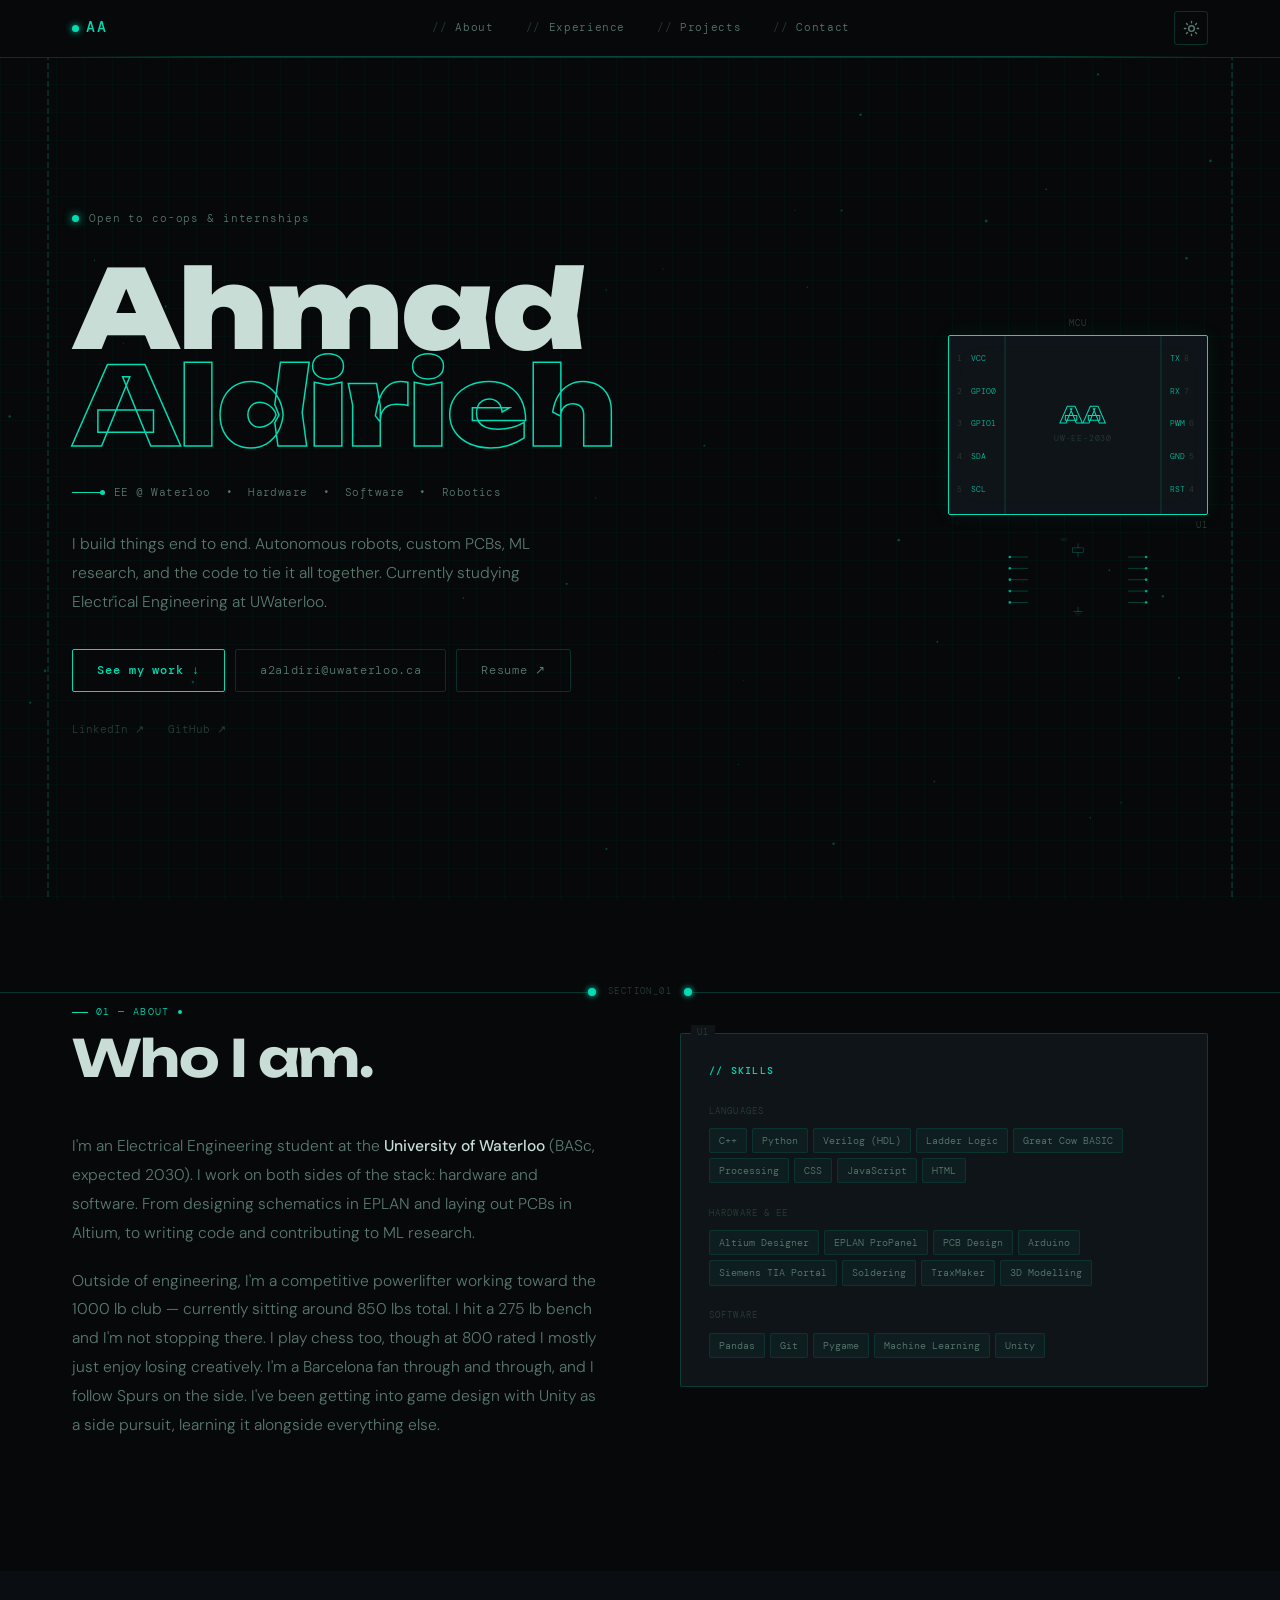
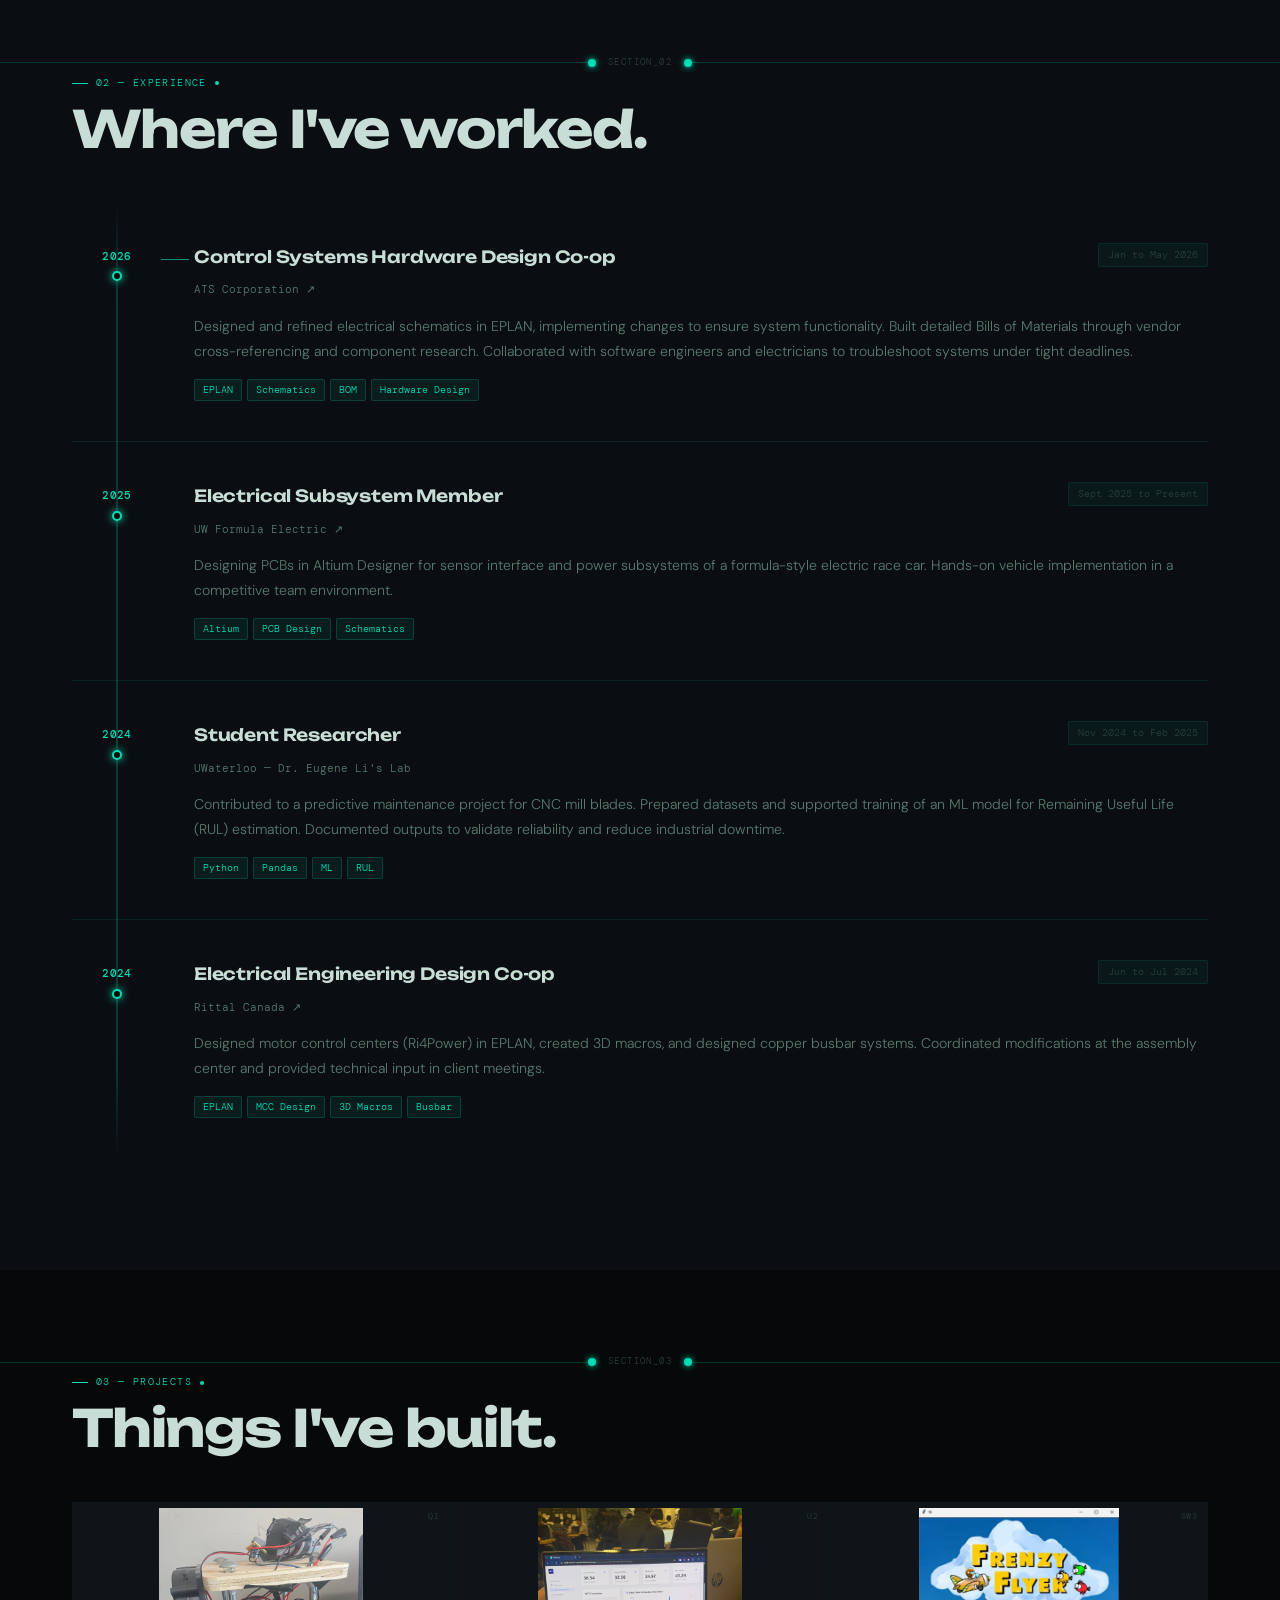
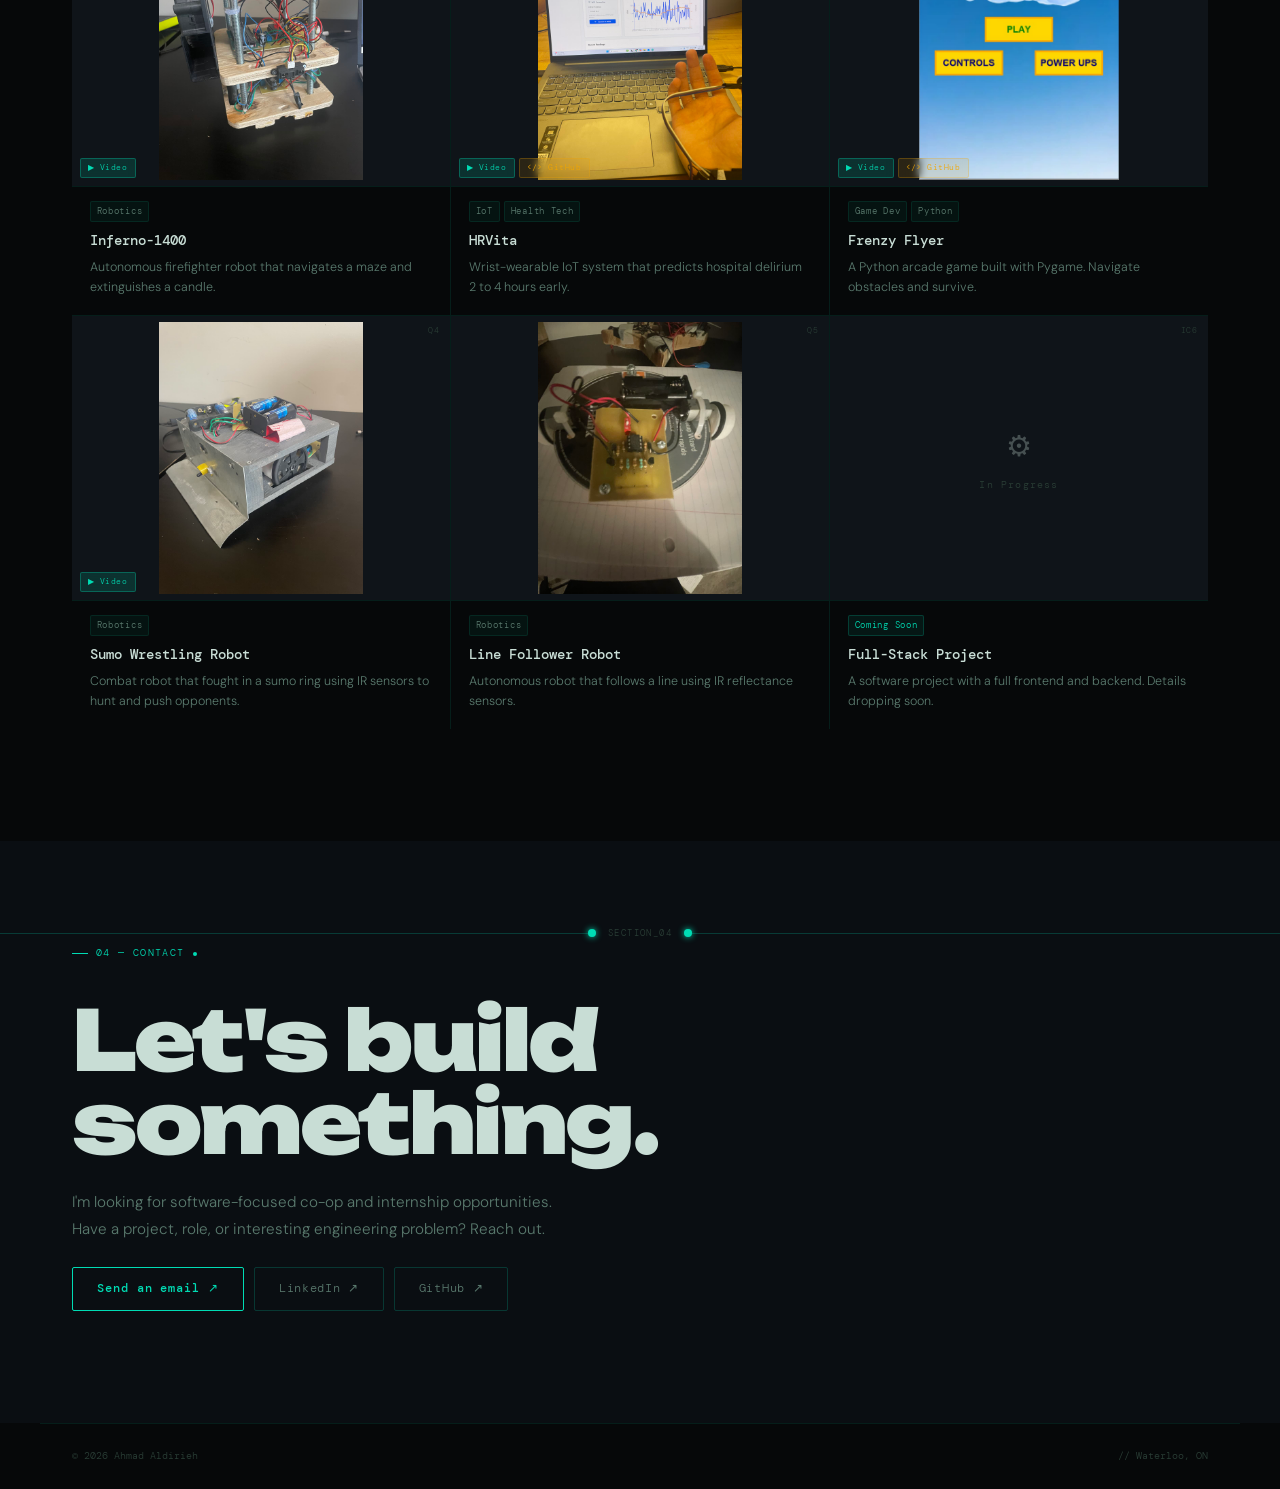
==== commit ac3ce8ef: "Update index.html" ====
--- a/index.html
+++ b/index.html
@@ -68,7 +68,7 @@
       <div class="hero-cta">
         <a href="#projects" class="btn-main">See my work ↓</a>
         <a href="mailto:a2aldiri@uwaterloo.ca" class="btn-ghost">a2aldiri@uwaterloo.ca</a>
-        <a href="#" class="btn-ghost" id="resume-btn">Resume ↗</a>
+        <a href="resume.pdf" target="_blank" rel="noopener" class="btn-ghost" id="resume-btn">Resume ↗</a>
       </div>
       <div class="hero-socials">
         <a href="http://linkedin.com/in/ahmad-dirieh" target="_blank" rel="noopener">LinkedIn ↗</a>
@@ -157,7 +157,7 @@
         <div class="about-left">
           <h2 class="sec-big-title">Who I am.</h2>
           <p class="about-p">I'm an Electrical Engineering student at the <strong>University of Waterloo</strong> (BASc, expected 2030). I work on both sides of the stack: hardware and software. From designing schematics in EPLAN and laying out PCBs in Altium, to writing code and contributing to ML research.</p>
-          <p class="about-p">Outside of engineering, I'm a competitive powerlifter — currently hitting a 275 lb bench. I play soccer and bleed Barcelona red and blue (though I'll admit I keep a soft spot for Spurs too). I'm getting into game design with Unity, actively learning it as a side pursuit alongside everything else.</p>
+          <p class="about-p">Outside of engineering, I'm a competitive powerlifter working toward the 1000 lb club — currently sitting around 850 lbs total. I hit a 275 lb bench and I'm not stopping there. I play chess too, though at 800 rated I mostly just enjoy losing creatively. I'm a Barcelona fan through and through, and I follow Spurs on the side. I've been getting into game design with Unity as a side pursuit, learning it alongside everything else.</p>
         </div>
         <div class="about-right">
           <div class="skills-block">
--- a/styles.css
+++ b/styles.css
@@ -2,7 +2,6 @@
 html{scroll-behavior:smooth}
 a{color:inherit;text-decoration:none}
 img,video{display:block;max-width:100%;height:auto}
-
 :root{
   --ff-head:'Unbounded',sans-serif;
   --ff-body:'DM Sans',sans-serif;
@@ -10,362 +9,271 @@
   --ease:cubic-bezier(0.16,1,0.3,1);
 }
 
-/* ── SCHEMATIC DARK: black PCB, teal trace, amber component ── */
 [data-theme="dark"]{
   --bg:#060809;
   --bg1:#0a0e12;
   --bg2:#0f1419;
   --bg3:#141c23;
-  --border:rgba(0,220,180,0.12);
-  --border2:rgba(0,220,180,0.22);
+  --border:rgba(0,220,180,0.1);
+  --border2:rgba(0,220,180,0.2);
   --fg:#c8ddd5;
-  --fg2:#6b8f82;
-  --fg3:#2e4a40;
+  --fg2:#5a7a6e;
+  --fg3:#2a3e36;
   --accent:#00dcb4;
   --accent2:#f0a500;
   --accent-bg:rgba(0,220,180,0.07);
   --accent-fg:#00dcb4;
-  --tag-bg:rgba(0,220,180,0.06);
-  --tag-fg:#6b8f82;
+  --tag-bg:rgba(0,220,180,0.05);
+  --tag-fg:#5a7a6e;
   --card:#0a0e12;
-  --grid-color:rgba(0,220,180,0.04);
-  --trace:rgba(0,220,180,0.18);
-}
-/* ── SCHEMATIC LIGHT: white paper, dark ink, teal highlight ── */
+  --grid:rgba(0,220,180,0.035);
+  --trace:rgba(0,220,180,0.22);
+  --trace-dim:rgba(0,220,180,0.1);
+}
 [data-theme="light"]{
-  --bg:#f5f7f2;
-  --bg1:#edf0e8;
-  --bg2:#e3e8dc;
-  --bg3:#d8dfd0;
-  --border:rgba(0,100,80,0.12);
-  --border2:rgba(0,100,80,0.22);
+  --bg:#f2f5f0;
+  --bg1:#e8ede5;
+  --bg2:#dde4d8;
+  --bg3:#d0d9ca;
+  --border:rgba(0,100,80,0.1);
+  --border2:rgba(0,100,80,0.2);
   --fg:#0e1a14;
-  --fg2:#3a5a4a;
+  --fg2:#3a5a48;
   --fg3:#8aaa98;
   --accent:#007a60;
   --accent2:#b07000;
   --accent-bg:rgba(0,122,96,0.07);
   --accent-fg:#007a60;
   --tag-bg:rgba(0,100,80,0.06);
-  --tag-fg:#3a5a4a;
+  --tag-fg:#3a5a48;
   --card:#ffffff;
-  --grid-color:rgba(0,100,80,0.06);
-  --trace:rgba(0,100,80,0.15);
-}
-
-body{
-  background:var(--bg);color:var(--fg);
-  font-family:var(--ff-body);font-weight:300;
-  line-height:1.7;overflow-x:hidden;
-  transition:background 0.3s,color 0.3s;
-}
-
-/* ── SCHEMATIC GRID BACKGROUND ── */
-body::before{
-  content:'';
-  position:fixed;inset:0;pointer-events:none;z-index:0;
-  background-image:
-    linear-gradient(var(--grid-color) 1px,transparent 1px),
-    linear-gradient(90deg,var(--grid-color) 1px,transparent 1px);
-  background-size:32px 32px;
-}
+  --grid:rgba(0,100,80,0.06);
+  --trace:rgba(0,100,80,0.25);
+  --trace-dim:rgba(0,100,80,0.12);
+}
+
+body{background:var(--bg);color:var(--fg);font-family:var(--ff-body);font-weight:300;line-height:1.7;overflow-x:hidden;transition:background 0.3s,color 0.3s;}
+
+/* ── GRID BACKGROUND ── */
+body::before{content:'';position:fixed;inset:0;pointer-events:none;z-index:0;
+  background-image:linear-gradient(var(--grid) 1px,transparent 1px),linear-gradient(90deg,var(--grid) 1px,transparent 1px);
+  background-size:28px 28px;}
 
 /* ── CANVAS ── */
-#bg-canvas{position:fixed;top:0;left:0;width:100%;height:100%;pointer-events:none;z-index:0;opacity:0.7;}
+#bg-canvas{position:fixed;top:0;left:0;width:100%;height:100%;pointer-events:none;z-index:0;opacity:0.6;}
+
+/* ── SCHEMATIC OVERLAY SVG (side buses) ── */
+.schem-overlay{position:fixed;inset:0;width:100%;height:100%;pointer-events:none;z-index:0;overflow:visible;}
+.sbus{stroke:var(--trace);stroke-width:1.5;stroke-dasharray:6 3;}
+
+/* ── SECTION TRACE BAR ── */
+.schem-section-bar{display:flex;align-items:center;gap:0;height:24px;width:100%;position:relative;z-index:1;overflow:hidden;margin-bottom:0;}
+.ssb-line{flex:1;height:1px;background:var(--trace);}
+.ssb-node{width:8px;height:8px;border-radius:50%;background:var(--accent);box-shadow:0 0 6px var(--accent);flex-shrink:0;}
+.ssb-label{font-family:var(--ff-mono);font-size:0.58rem;color:var(--fg3);letter-spacing:0.16em;padding:0 12px;white-space:nowrap;}
 
 /* ── NAV ── */
-.nav{
-  position:fixed;top:0;left:0;right:0;z-index:200;
-  background:var(--bg);border-bottom:1px solid var(--border2);
-  transition:background 0.3s;
-}
-.nav::after{
-  content:'';display:block;height:2px;
-  background:linear-gradient(90deg,transparent,var(--accent),transparent);
-  opacity:0.5;
-}
+.nav{position:fixed;top:0;left:0;right:0;z-index:200;background:var(--bg);border-bottom:1px solid var(--border2);transition:background 0.3s;}
+.nav::after{content:'';display:block;height:1px;background:linear-gradient(90deg,transparent 5%,var(--accent) 20%,var(--accent) 80%,transparent 95%);opacity:0.3;}
 .nav-inner{max-width:1200px;margin:0 auto;padding:0 2rem;height:56px;display:flex;align-items:center;justify-content:space-between;}
-.logo{
-  font-family:var(--ff-mono);font-size:0.9rem;font-weight:500;
-  color:var(--accent);letter-spacing:0.12em;
-  display:flex;align-items:center;gap:6px;
-}
-.logo::before{
-  content:'';display:inline-block;width:8px;height:8px;
-  border-radius:50%;background:var(--accent);
-  box-shadow:0 0 6px var(--accent);
-}
+.logo{font-family:var(--ff-mono);font-size:0.95rem;font-weight:500;color:var(--accent);letter-spacing:0.14em;display:flex;align-items:center;gap:7px;}
+.logo::before{content:'';display:inline-block;width:7px;height:7px;border-radius:50%;background:var(--accent);box-shadow:0 0 7px var(--accent);}
 .nav-links{display:flex;gap:2rem;}
-.nl{font-family:var(--ff-mono);font-size:0.7rem;color:var(--fg2);letter-spacing:0.06em;transition:color 0.2s;position:relative;}
-.nl::before{content:'//';margin-right:4px;color:var(--fg3);}
+.nl{font-family:var(--ff-mono);font-size:0.68rem;color:var(--fg2);letter-spacing:0.06em;transition:color 0.2s;padding-bottom:2px;}
+.nl::before{content:'// ';color:var(--fg3);}
 .nl:hover,.nl.active{color:var(--accent);}
 .nav-right{display:flex;align-items:center;gap:10px;}
-.theme-btn{background:none;border:1px solid var(--border2);color:var(--fg2);width:34px;height:34px;border-radius:4px;cursor:pointer;display:flex;align-items:center;justify-content:center;transition:color 0.2s,border-color 0.2s;}
-.theme-btn:hover{color:var(--accent);border-color:var(--accent);}
+.theme-btn{background:none;border:1px solid var(--border2);color:var(--fg2);width:34px;height:34px;border-radius:3px;cursor:pointer;display:flex;align-items:center;justify-content:center;transition:color 0.2s,border-color 0.2s,box-shadow 0.2s;}
+.theme-btn:hover{color:var(--accent);border-color:var(--accent);box-shadow:0 0 8px rgba(0,220,180,0.2);}
 [data-theme="dark"] .icon-sun{display:block;}[data-theme="dark"] .icon-moon{display:none;}
 [data-theme="light"] .icon-sun{display:none;}[data-theme="light"] .icon-moon{display:block;}
 .burger{display:none;flex-direction:column;gap:5px;background:none;border:none;cursor:pointer;padding:4px;}
 .burger span{display:block;width:22px;height:1.5px;background:var(--fg2);}
 .mob-menu{display:none;flex-direction:column;background:var(--bg1);border-top:1px solid var(--border);}
-.mm-link{padding:0.9rem 2rem;font-family:var(--ff-mono);font-size:0.82rem;color:var(--fg2);border-bottom:1px solid var(--border);transition:color 0.2s;}
+.mm-link{padding:0.9rem 2rem;font-family:var(--ff-mono);font-size:0.8rem;color:var(--fg2);border-bottom:1px solid var(--border);transition:color 0.2s;}
 .mm-link:hover{color:var(--accent);}
 .mob-menu.open{display:flex;}
 
 /* ── HERO ── */
 .hero{
   min-height:100vh;position:relative;z-index:1;
-  display:flex;flex-direction:column;justify-content:center;
-  padding:9rem 2rem 6rem;max-width:1200px;margin:0 auto;
-}
-/* corner bracket decorations */
-.hero::before,.hero::after{
-  content:'';position:absolute;width:40px;height:40px;
-  border-color:var(--accent);border-style:solid;opacity:0.3;
-}
-.hero::before{top:7rem;left:2rem;border-width:2px 0 0 2px;}
-.hero::after{bottom:5rem;right:2rem;border-width:0 2px 2px 0;}
-
-.hero-status{
-  display:inline-flex;align-items:center;gap:10px;
-  font-family:var(--ff-mono);font-size:0.7rem;color:var(--fg2);
-  margin-bottom:2.5rem;letter-spacing:0.06em;
-}
-.status-dot{width:7px;height:7px;border-radius:50%;background:var(--accent);box-shadow:0 0 8px var(--accent);animation:glow 2s ease infinite;}
-@keyframes glow{0%,100%{box-shadow:0 0 4px var(--accent)}50%{box-shadow:0 0 14px var(--accent),0 0 28px rgba(0,220,180,0.3)}}
-
-.hero-name{
-  font-family:var(--ff-head);
-  font-size:clamp(3.2rem,9.5vw,8.5rem);
-  font-weight:900;line-height:0.92;letter-spacing:-0.03em;
-  margin-bottom:2rem;
-}
-.hn-line{display:block;color:var(--fg);}
-.hn-accent{
+  display:grid;grid-template-columns:1fr auto;align-items:center;gap:4rem;
+  padding:8rem 2rem 5rem;max-width:1200px;margin:0 auto;
+}
+.hero-inner{display:flex;flex-direction:column;gap:0;}
+.hero-status{display:inline-flex;align-items:center;gap:10px;font-family:var(--ff-mono);font-size:0.68rem;color:var(--fg2);margin-bottom:2rem;letter-spacing:0.08em;}
+.status-dot{width:7px;height:7px;border-radius:50%;background:var(--accent);box-shadow:0 0 8px var(--accent);animation:glow 2.5s ease infinite;}
+@keyframes glow{0%,100%{box-shadow:0 0 4px var(--accent)}50%{box-shadow:0 0 16px var(--accent),0 0 30px rgba(0,220,180,0.25)}}
+
+/* The name — solid + outline */
+.hero-name{margin-bottom:1.75rem;line-height:0.9;letter-spacing:-0.03em;}
+.hn-solid{display:block;font-family:var(--ff-head);font-size:clamp(3rem,8.5vw,7.5rem);font-weight:900;color:var(--fg);}
+.hn-outline{
+  display:block;font-family:var(--ff-head);
+  font-size:clamp(3rem,8.5vw,7.5rem);font-weight:900;
   color:transparent;
-  -webkit-text-stroke:2px var(--accent);
-  text-stroke:2px var(--accent);
-  /* fallback for browsers that support it fully */
-  paint-order:stroke fill;
-}
-
-/* schematic annotation line */
-.hero-annotation{
-  display:flex;align-items:center;gap:12px;
-  font-family:var(--ff-mono);font-size:0.72rem;color:var(--fg2);
-  margin-bottom:1.75rem;letter-spacing:0.04em;
-}
-.ha-line{flex:0 0 40px;height:1px;background:var(--accent);opacity:0.6;}
-.ha-line::before{content:'';float:right;width:5px;height:5px;border-radius:50%;background:var(--accent);margin-top:-2px;}
-
-.hero-bio{max-width:540px;color:var(--fg2);font-size:1rem;line-height:1.85;margin-bottom:2.5rem;}
-.hero-cta{display:flex;gap:12px;flex-wrap:wrap;margin-bottom:2rem;}
+  -webkit-text-stroke:1.5px var(--accent);
+}
+
+.hero-annotation{display:flex;align-items:center;gap:10px;font-family:var(--ff-mono);font-size:0.7rem;color:var(--fg2);margin-bottom:1.75rem;letter-spacing:0.04em;}
+.ha-line{flex:0 0 32px;height:1px;background:var(--accent);position:relative;}
+.ha-line::after{content:'';position:absolute;right:-1px;top:-2px;width:5px;height:5px;border-radius:50%;background:var(--accent);}
+.hero-bio{max-width:500px;color:var(--fg2);font-size:0.975rem;line-height:1.85;margin-bottom:2rem;}
+.hero-cta{display:flex;gap:10px;flex-wrap:wrap;margin-bottom:1.75rem;}
 .hero-socials{display:flex;gap:1.5rem;}
-.hero-socials a{font-family:var(--ff-mono);font-size:0.7rem;color:var(--fg3);transition:color 0.2s;}
+.hero-socials a{font-family:var(--ff-mono);font-size:0.68rem;color:var(--fg3);transition:color 0.2s;}
 .hero-socials a:hover{color:var(--accent);}
 
 /* ── BUTTONS ── */
-.btn-main{
-  display:inline-flex;align-items:center;gap:6px;
-  background:transparent;color:var(--accent);
-  font-family:var(--ff-mono);font-size:0.75rem;font-weight:500;
-  letter-spacing:0.08em;padding:12px 26px;
-  border:1px solid var(--accent);border-radius:2px;
-  position:relative;transition:background 0.2s,color 0.2s,box-shadow 0.2s;
-}
-.btn-main:hover{background:var(--accent);color:#000;box-shadow:0 0 20px rgba(0,220,180,0.3);}
-.btn-ghost{
-  display:inline-flex;align-items:center;
-  border:1px solid var(--border2);color:var(--fg2);
-  font-family:var(--ff-mono);font-size:0.75rem;letter-spacing:0.06em;
-  padding:12px 26px;border-radius:2px;
-  transition:border-color 0.2s,color 0.2s;
-}
+.btn-main{display:inline-flex;align-items:center;gap:6px;background:transparent;color:var(--accent);font-family:var(--ff-mono);font-size:0.72rem;font-weight:500;letter-spacing:0.08em;padding:11px 24px;border:1px solid var(--accent);border-radius:2px;transition:background 0.2s,color 0.2s,box-shadow 0.2s;}
+.btn-main:hover{background:var(--accent);color:#060809;box-shadow:0 0 20px rgba(0,220,180,0.25);}
+.btn-ghost{display:inline-flex;align-items:center;border:1px solid var(--border2);color:var(--fg2);font-family:var(--ff-mono);font-size:0.72rem;letter-spacing:0.06em;padding:11px 24px;border-radius:2px;transition:border-color 0.2s,color 0.2s;}
 .btn-ghost:hover{border-color:var(--accent);color:var(--accent);}
 
+/* ── SCHEMATIC IC COMPONENT (hero right) ── */
+.hero-schem{display:flex;flex-direction:column;align-items:center;gap:0;flex-shrink:0;}
+.schem-ic{position:relative;width:260px;}
+.ic-label{font-family:var(--ff-mono);font-size:0.55rem;color:var(--fg3);letter-spacing:0.12em;text-align:center;margin-bottom:4px;}
+.ic-body{display:flex;align-items:stretch;border:1.5px solid var(--accent);border-radius:2px;background:var(--bg2);min-height:180px;box-shadow:0 0 20px rgba(0,220,180,0.08),inset 0 0 30px rgba(0,220,180,0.02);}
+.ic-pins{display:flex;flex-direction:column;justify-content:space-around;padding:8px 0;gap:2px;}
+.ic-pins-left{padding-left:0;border-right:1px solid var(--border);}
+.ic-pins-right{padding-right:0;border-left:1px solid var(--border);}
+.ic-pin{display:flex;align-items:center;gap:4px;padding:4px 8px;font-family:var(--ff-mono);font-size:0.52rem;white-space:nowrap;}
+.pin-num{color:var(--fg3);min-width:10px;}
+.pin-name{color:var(--accent);opacity:0.85;}
+.ic-center{flex:1;display:flex;flex-direction:column;align-items:center;justify-content:center;padding:16px 12px;border-left:1px solid var(--border);border-right:1px solid var(--border);}
+.ic-name{font-family:var(--ff-head);font-size:1.4rem;font-weight:900;color:transparent;-webkit-text-stroke:1px var(--accent);letter-spacing:0.05em;line-height:1;}
+.ic-partnum{font-family:var(--ff-mono);font-size:0.5rem;color:var(--fg3);letter-spacing:0.1em;margin-top:6px;}
+.ic-ref{font-family:var(--ff-mono);font-size:0.55rem;color:var(--fg3);text-align:right;margin-top:3px;letter-spacing:0.1em;}
+.ic-traces{width:100%;height:100px;display:block;overflow:visible;}
+.ic-traces .tr{stroke:var(--accent);stroke-width:1.2;opacity:0.5;}
+.ic-traces .tr-dim{stroke:var(--accent);stroke-width:1;opacity:0.25;}
+.ic-traces .nd{fill:var(--accent);opacity:0.7;}
+.ic-traces .comp-rect{fill:none;stroke:var(--accent);stroke-width:1;opacity:0.5;}
+.ic-traces .schem-label{font-family:var(--ff-mono);font-size:9px;fill:var(--fg3);text-anchor:middle;}
+
 /* ── SECTIONS ── */
-.section{padding:7rem 0;position:relative;z-index:1;}
+.section{padding:5rem 0 7rem;position:relative;z-index:1;}
 .section-alt{background:var(--bg1);}
 .wrap{max-width:1200px;margin:0 auto;padding:0 2rem;}
-
-/* schematic section label */
-.sec-label{
-  display:flex;align-items:center;gap:10px;
-  font-family:var(--ff-mono);font-size:0.65rem;letter-spacing:0.14em;
-  color:var(--accent);margin-bottom:1rem;text-transform:uppercase;
-}
-.sec-label::before{content:'';display:inline-block;width:20px;height:1px;background:var(--accent);}
-.sec-label::after{content:'';display:inline-block;width:5px;height:5px;border-radius:50%;background:var(--accent);}
-
-.sec-big-title{
-  font-family:var(--ff-head);font-size:clamp(2.2rem,4.5vw,4rem);
-  font-weight:700;letter-spacing:-0.03em;line-height:1;color:var(--fg);
-  margin-bottom:3.5rem;
-}
+.sec-label{display:flex;align-items:center;gap:8px;font-family:var(--ff-mono);font-size:0.62rem;letter-spacing:0.14em;color:var(--accent);margin-bottom:0.75rem;text-transform:uppercase;}
+.sec-label::before{content:'';display:inline-block;width:16px;height:1px;background:var(--accent);}
+.sec-label::after{content:'';display:inline-block;width:4px;height:4px;border-radius:50%;background:var(--accent);}
+.sec-big-title{font-family:var(--ff-head);font-size:clamp(2rem,4vw,3.5rem);font-weight:700;letter-spacing:-0.03em;line-height:1;color:var(--fg);margin-bottom:3rem;}
 
 /* ── ABOUT ── */
 .about-layout{display:grid;grid-template-columns:1fr 1fr;gap:5rem;align-items:start;}
 .about-p{color:var(--fg2);margin-bottom:1.2rem;font-size:0.975rem;line-height:1.85;}
 .about-p strong{color:var(--fg);font-weight:500;}
-.about-awards{list-style:none;margin-top:1.75rem;display:flex;flex-direction:column;gap:8px;}
-.about-awards li{
-  font-family:var(--ff-mono);font-size:0.78rem;color:var(--fg2);
-  padding-left:1.4rem;position:relative;line-height:1.5;
-}
-.about-awards li::before{
-  content:'◆';position:absolute;left:0;top:0;
-  font-size:0.45rem;color:var(--accent);top:5px;
-}
-.skills-block{
-  border:1px solid var(--border);border-radius:2px;padding:2rem;
-  background:var(--bg2);position:relative;
-}
-/* component label like on a schematic */
-.skills-block::before{
-  content:'U1';position:absolute;top:-10px;left:12px;
-  font-family:var(--ff-mono);font-size:0.6rem;color:var(--fg3);
-  background:var(--bg1);padding:0 6px;letter-spacing:0.08em;
-}
-.sk-heading{font-family:var(--ff-mono);font-size:0.7rem;font-weight:500;color:var(--accent);margin-bottom:1.75rem;letter-spacing:0.1em;text-transform:uppercase;}
-.sk-group{margin-bottom:1.5rem;}
+.skills-block{border:1px solid var(--border2);padding:1.75rem;background:var(--bg2);position:relative;border-radius:2px;}
+.skills-block::before{content:'U1';position:absolute;top:-9px;left:10px;font-family:var(--ff-mono);font-size:0.55rem;color:var(--fg3);background:var(--bg2);padding:0 6px;letter-spacing:0.1em;}
+.sk-heading{font-family:var(--ff-mono);font-size:0.65rem;font-weight:500;color:var(--accent);margin-bottom:1.5rem;letter-spacing:0.12em;text-transform:uppercase;}
+.sk-group{margin-bottom:1.4rem;}
 .sk-group:last-child{margin-bottom:0;}
-.sk-label{font-family:var(--ff-mono);font-size:0.6rem;letter-spacing:0.12em;text-transform:uppercase;color:var(--fg3);margin-bottom:0.6rem;}
+.sk-label{font-family:var(--ff-mono);font-size:0.58rem;letter-spacing:0.12em;text-transform:uppercase;color:var(--fg3);margin-bottom:0.55rem;}
 .sk-tags{display:flex;flex-wrap:wrap;gap:5px;}
-.sk-tags span{
-  font-family:var(--ff-mono);font-size:0.65rem;padding:3px 9px;
-  border-radius:2px;background:var(--tag-bg);color:var(--tag-fg);
-  border:1px solid var(--border);
-  transition:background 0.2s,color 0.2s,border-color 0.2s,box-shadow 0.2s;
-}
+.sk-tags span{font-family:var(--ff-mono);font-size:0.63rem;padding:3px 9px;border-radius:2px;background:var(--tag-bg);color:var(--tag-fg);border:1px solid var(--border);transition:all 0.2s;cursor:default;}
 .sk-tags span:hover{background:var(--accent-bg);color:var(--accent);border-color:var(--accent);box-shadow:0 0 8px rgba(0,220,180,0.15);}
 
 /* ── EXPERIENCE ── */
-.exp-list{display:flex;flex-direction:column;}
-.exp-row{
-  display:grid;grid-template-columns:90px 1fr;gap:0 2.5rem;
-  padding:2.5rem 0;border-bottom:1px solid var(--border);
-  position:relative;
-}
-/* trace line on left */
-.exp-row::before{
-  content:'';position:absolute;left:44px;top:0;bottom:0;
-  width:1px;background:var(--trace);
-}
+.exp-list{display:flex;flex-direction:column;position:relative;}
+/* vertical bus line */
+.exp-list::before{content:'';position:absolute;left:44px;top:0;bottom:0;width:1.5px;background:linear-gradient(to bottom,transparent,var(--trace) 10%,var(--trace) 90%,transparent);}
+.exp-row{display:grid;grid-template-columns:90px 1fr;gap:0 2rem;padding:2.5rem 0;border-bottom:1px solid var(--border);}
 .exp-row:last-child{border-bottom:none;}
-.exp-year{
-  font-family:var(--ff-mono);font-size:0.7rem;font-weight:500;
-  color:var(--accent);padding-top:4px;letter-spacing:0.04em;
-  position:relative;z-index:1;
-}
-/* node dot on trace */
-.exp-year::after{
-  content:'';display:block;width:8px;height:8px;border-radius:50%;
-  background:var(--accent);box-shadow:0 0 6px var(--accent);
-  margin-top:6px;
-}
+.exp-left{display:flex;flex-direction:column;align-items:center;padding-top:4px;position:relative;z-index:1;}
+.exp-year{font-family:var(--ff-mono);font-size:0.68rem;font-weight:500;color:var(--accent);letter-spacing:0.04em;margin-bottom:6px;}
+.exp-node{width:10px;height:10px;border-radius:50%;background:var(--bg);border:2px solid var(--accent);box-shadow:0 0 8px var(--accent);}
+/* horizontal trace from node to content */
+.exp-row::after{content:'';position:absolute;left:89px;top:3.5rem;height:1px;width:28px;background:var(--trace);}
 .exp-top{display:flex;justify-content:space-between;align-items:flex-start;margin-bottom:0.75rem;flex-wrap:wrap;gap:0.5rem;}
-.exp-role{font-family:var(--ff-head);font-size:1.1rem;font-weight:600;letter-spacing:-0.01em;color:var(--fg);margin-bottom:3px;}
-.exp-co{font-family:var(--ff-mono);font-size:0.72rem;color:var(--fg2);transition:color 0.2s;}
+.exp-role{font-family:var(--ff-head);font-size:1.05rem;font-weight:600;letter-spacing:-0.01em;color:var(--fg);margin-bottom:3px;}
+.exp-co{font-family:var(--ff-mono);font-size:0.7rem;color:var(--fg2);transition:color 0.2s;}
 a.exp-co:hover{color:var(--accent);}
-.exp-chip{font-family:var(--ff-mono);font-size:0.62rem;padding:3px 9px;border-radius:2px;background:var(--tag-bg);color:var(--fg3);border:1px solid var(--border);white-space:nowrap;align-self:flex-start;}
-.exp-desc{color:var(--fg2);font-size:0.88rem;line-height:1.8;margin-bottom:1rem;}
+.exp-chip{font-family:var(--ff-mono);font-size:0.6rem;padding:3px 9px;border-radius:2px;background:var(--tag-bg);color:var(--fg3);border:1px solid var(--border);white-space:nowrap;align-self:flex-start;}
+.exp-desc{color:var(--fg2);font-size:0.88rem;line-height:1.8;margin-bottom:0.9rem;}
 .exp-tags{display:flex;flex-wrap:wrap;gap:5px;}
-.exp-tags span{font-family:var(--ff-mono);font-size:0.62rem;padding:3px 9px;border-radius:2px;background:var(--accent-bg);color:var(--accent-fg);border:1px solid rgba(0,220,180,0.2);}
-
-/* ── PROJECTS GRID ── */
+.exp-tags span{font-family:var(--ff-mono);font-size:0.6rem;padding:2px 8px;border-radius:2px;background:var(--accent-bg);color:var(--accent-fg);border:1px solid var(--border2);}
+
+/* ── PROJECTS ── */
 .proj-grid{display:grid;grid-template-columns:repeat(3,1fr);gap:1px;background:var(--border);}
-.proj-card{
-  background:var(--bg);display:flex;flex-direction:column;
-  transition:background 0.25s;cursor:pointer;color:inherit;
-  position:relative;
-}
+.proj-card{background:var(--bg);display:flex;flex-direction:column;transition:background 0.2s;cursor:pointer;color:inherit;position:relative;}
 .proj-card:hover{background:var(--bg2);}
-/* pin marker top-right like a component designator */
-.proj-card::after{
-  content:attr(data-ref);
-  position:absolute;top:8px;right:8px;
-  font-family:var(--ff-mono);font-size:0.55rem;color:var(--fg3);
-  letter-spacing:0.08em;
-}
+.proj-card::after{content:attr(data-ref);position:absolute;top:8px;right:10px;font-family:var(--ff-mono);font-size:0.5rem;color:var(--fg3);letter-spacing:0.1em;z-index:2;}
 .pc-img-wrap{position:relative;aspect-ratio:4/3;overflow:hidden;background:var(--bg2);display:flex;align-items:center;justify-content:center;}
 .pc-img-wrap img{width:100%;height:100%;object-fit:contain;display:block;transition:transform 0.4s var(--ease);padding:6px;}
-.pc-img-wrap video{width:100%;height:100%;object-fit:cover;display:block;transition:transform 0.4s var(--ease);}
-.proj-card:hover .pc-img-wrap img,.proj-card:hover .pc-img-wrap video{transform:scale(1.03);}
-.pc-hover-overlay{position:absolute;inset:0;background:rgba(0,20,15,0.65);display:flex;align-items:center;justify-content:center;opacity:0;transition:opacity 0.25s;}
+.pc-hover-overlay{position:absolute;inset:0;background:rgba(0,15,10,0.7);display:flex;align-items:center;justify-content:center;opacity:0;transition:opacity 0.25s;z-index:1;}
 .proj-card:hover .pc-hover-overlay{opacity:1;}
-.pc-hover-overlay span{font-family:var(--ff-mono);font-size:0.75rem;color:var(--accent);letter-spacing:0.08em;border:1px solid var(--accent);padding:8px 18px;border-radius:2px;box-shadow:0 0 12px rgba(0,220,180,0.2);}
-.pc-img-wip{aspect-ratio:4/3;background:var(--bg2);border:1px dashed var(--border2);display:flex;align-items:center;justify-content:center;}
+.pc-hover-overlay span{font-family:var(--ff-mono);font-size:0.72rem;color:var(--accent);letter-spacing:0.08em;border:1px solid var(--accent);padding:7px 16px;border-radius:2px;box-shadow:0 0 14px rgba(0,220,180,0.2);}
+.pc-badges{position:absolute;bottom:8px;left:8px;display:flex;gap:4px;z-index:2;}
+.pc-badge{font-family:var(--ff-mono);font-size:0.52rem;letter-spacing:0.06em;padding:2px 7px;border-radius:2px;backdrop-filter:blur(4px);}
+.badge-video{background:rgba(0,220,180,0.15);color:var(--accent);border:1px solid rgba(0,220,180,0.3);}
+.badge-gh{background:rgba(240,165,0,0.12);color:var(--accent2);border:1px solid rgba(240,165,0,0.25);}
+.pc-img-wip{aspect-ratio:4/3;background:var(--bg2);display:flex;align-items:center;justify-content:center;}
 .wip-inner{text-align:center;}
-.wip-icon{font-size:1.8rem;margin-bottom:0.5rem;opacity:0.3;display:block;}
-.wip-text{font-family:var(--ff-mono);font-size:0.65rem;color:var(--fg3);letter-spacing:0.12em;}
-.pc-info{padding:1rem 1.2rem 1.2rem;flex:1;display:flex;flex-direction:column;gap:0.4rem;border-top:1px solid var(--border);}
-.pc-cats{display:flex;gap:5px;flex-wrap:wrap;}
-.pcat{font-family:var(--ff-mono);font-size:0.58rem;letter-spacing:0.08em;padding:2px 7px;border-radius:2px;background:var(--tag-bg);color:var(--tag-fg);border:1px solid var(--border);}
-.pcat-wip{background:var(--accent-bg);color:var(--accent);border-color:rgba(0,220,180,0.2);}
-.pc-title{font-family:var(--ff-mono);font-size:0.95rem;font-weight:500;color:var(--fg);}
-.pc-desc{font-size:0.8rem;color:var(--fg2);line-height:1.6;}
-.proj-card-wip{pointer-events:none;opacity:0.6;}
+.wip-icon{font-size:1.8rem;opacity:0.3;display:block;margin-bottom:0.4rem;}
+.wip-text{font-family:var(--ff-mono);font-size:0.62rem;color:var(--fg3);letter-spacing:0.12em;}
+.pc-info{padding:0.9rem 1.1rem 1.1rem;flex:1;display:flex;flex-direction:column;gap:0.35rem;border-top:1px solid var(--border);}
+.pc-cats{display:flex;gap:4px;flex-wrap:wrap;}
+.pcat{font-family:var(--ff-mono);font-size:0.55rem;letter-spacing:0.08em;padding:2px 6px;border-radius:2px;background:var(--tag-bg);color:var(--tag-fg);border:1px solid var(--border);}
+.pcat-wip{background:var(--accent-bg);color:var(--accent);border-color:var(--border2);}
+.pc-title{font-family:var(--ff-mono);font-size:0.9rem;font-weight:500;color:var(--fg);}
+.pc-desc{font-size:0.78rem;color:var(--fg2);line-height:1.6;}
+.proj-card-wip{pointer-events:none;opacity:0.55;}
 
 /* ── CONTACT ── */
 .contact-wrap{display:flex;flex-direction:column;gap:1.5rem;}
-.contact-heading{font-family:var(--ff-head);font-weight:900;font-size:clamp(2.8rem,7vw,6rem);letter-spacing:-0.03em;line-height:1;color:var(--fg);}
-.contact-sub{max-width:520px;color:var(--fg2);font-size:0.975rem;line-height:1.8;}
-.contact-actions{display:flex;gap:12px;flex-wrap:wrap;}
+.contact-heading{font-family:var(--ff-head);font-weight:900;font-size:clamp(2.5rem,6.5vw,5.5rem);letter-spacing:-0.03em;line-height:1;color:var(--fg);}
+.contact-sub{max-width:500px;color:var(--fg2);font-size:0.95rem;line-height:1.8;}
+.contact-actions{display:flex;gap:10px;flex-wrap:wrap;}
 
 /* ── FOOTER ── */
-.footer{max-width:1200px;margin:0 auto;padding:1.5rem 2rem;border-top:1px solid var(--border);display:flex;justify-content:space-between;font-family:var(--ff-mono);font-size:0.65rem;color:var(--fg3);}
+.footer{max-width:1200px;margin:0 auto;padding:1.5rem 2rem;border-top:1px solid var(--border);display:flex;justify-content:space-between;font-family:var(--ff-mono);font-size:0.62rem;color:var(--fg3);}
+.footer-mono{color:var(--fg3);}
 
 /* ── PROJECT DETAIL PAGE ── */
-.proj-page{padding:8rem 0 5rem;min-height:100vh;position:relative;z-index:1;}
-.back-link{display:inline-flex;align-items:center;gap:6px;font-family:var(--ff-mono);font-size:0.72rem;color:var(--fg2);margin-bottom:3rem;transition:color 0.2s;}
+.proj-page{padding:7.5rem 0 5rem;min-height:100vh;position:relative;z-index:1;}
+.back-link{display:inline-flex;align-items:center;gap:6px;font-family:var(--ff-mono);font-size:0.7rem;color:var(--fg2);margin-bottom:2.5rem;transition:color 0.2s;}
 .back-link:hover{color:var(--accent);}
 .pp-header{margin-bottom:2.5rem;}
-.pp-meta{display:flex;gap:6px;flex-wrap:wrap;margin-bottom:1rem;}
-.pp-title{font-family:var(--ff-head);font-weight:900;font-size:clamp(2.2rem,5.5vw,4.5rem);letter-spacing:-0.03em;line-height:1;color:var(--fg);margin-bottom:0.5rem;}
-.pp-sub{font-family:var(--ff-mono);font-size:0.8rem;color:var(--fg2);margin-bottom:0.75rem;}
-.pp-gh-link{display:inline-block;font-family:var(--ff-mono);font-size:0.72rem;color:var(--accent);border:1px solid var(--accent);padding:6px 14px;border-radius:2px;transition:background 0.2s,box-shadow 0.2s;}
-.pp-gh-link:hover{background:var(--accent-bg);box-shadow:0 0 12px rgba(0,220,180,0.2);}
-
-/* Gallery */
+.pp-meta{display:flex;gap:5px;flex-wrap:wrap;margin-bottom:0.75rem;}
+.pp-title{font-family:var(--ff-head);font-weight:900;font-size:clamp(2rem,5vw,4rem);letter-spacing:-0.03em;line-height:1;color:var(--fg);margin-bottom:0.4rem;}
+.pp-sub{font-family:var(--ff-mono);font-size:0.75rem;color:var(--fg2);margin-bottom:0.75rem;}
+.pp-gh-link{display:inline-block;font-family:var(--ff-mono);font-size:0.7rem;color:var(--accent);border:1px solid var(--accent);padding:5px 12px;border-radius:2px;transition:background 0.2s,box-shadow 0.2s;}
+.pp-gh-link:hover{background:var(--accent-bg);box-shadow:0 0 10px rgba(0,220,180,0.18);}
 .gallery{margin-bottom:3rem;}
-.gallery-main{
-  border:1px solid var(--border2);border-radius:2px;overflow:hidden;
-  background:#000;margin-bottom:10px;aspect-ratio:16/9;
-  display:flex;align-items:center;justify-content:center;
-}
+.gallery-main{border:1px solid var(--border2);border-radius:2px;overflow:hidden;background:#000;margin-bottom:8px;aspect-ratio:16/9;display:flex;align-items:center;justify-content:center;}
 .gallery-main img.active-media{width:100%;height:100%;object-fit:contain;display:block;}
 .gallery-main video.active-media{width:100%;height:100%;object-fit:contain;background:#000;display:block;}
 .gallery-thumbs{display:flex;gap:6px;flex-wrap:wrap;}
-.gthumb{
-  width:90px;aspect-ratio:4/3;border-radius:2px;overflow:hidden;
-  cursor:pointer;border:1px solid var(--border);
-  transition:border-color 0.2s,opacity 0.2s,box-shadow 0.2s;
-  opacity:0.55;flex-shrink:0;position:relative;z-index:10;
-}
-.gthumb:hover,.gthumb.active{border-color:var(--accent);opacity:1;box-shadow:0 0 8px rgba(0,220,180,0.25);}
+.gthumb{width:88px;aspect-ratio:4/3;border-radius:2px;overflow:hidden;cursor:pointer;border:1px solid var(--border);transition:border-color 0.2s,opacity 0.2s,box-shadow 0.2s;opacity:0.5;flex-shrink:0;position:relative;z-index:10;}
+.gthumb:hover,.gthumb.active{border-color:var(--accent);opacity:1;box-shadow:0 0 8px rgba(0,220,180,0.2);}
 .gthumb img{width:100%;height:100%;object-fit:cover;display:block;pointer-events:none;}
 .gthumb-vid{background:var(--bg3);display:flex;flex-direction:column;align-items:center;justify-content:center;gap:3px;}
-.gt-play{font-size:1.1rem;color:var(--accent);}
-.gt-label{font-family:var(--ff-mono);font-size:0.55rem;color:var(--fg2);text-align:center;padding:0 4px;}
-
-.pp-body{display:grid;grid-template-columns:1fr 280px;gap:4rem;align-items:start;}
-.pp-section-title{font-family:var(--ff-mono);font-size:0.65rem;font-weight:500;letter-spacing:0.14em;color:var(--accent);margin-bottom:1rem;text-transform:uppercase;}
-.pp-desc p{color:var(--fg2);font-size:0.93rem;line-height:1.85;margin-bottom:1rem;}
+.gt-play{font-size:1rem;color:var(--accent);}
+.gt-label{font-family:var(--ff-mono);font-size:0.52rem;color:var(--fg2);text-align:center;padding:0 4px;}
+.pp-body{display:grid;grid-template-columns:1fr 260px;gap:4rem;align-items:start;}
+.pp-section-title{font-family:var(--ff-mono);font-size:0.6rem;font-weight:500;letter-spacing:0.16em;color:var(--accent);margin-bottom:0.9rem;text-transform:uppercase;}
+.pp-desc p{color:var(--fg2);font-size:0.92rem;line-height:1.85;margin-bottom:1rem;}
 .pp-desc p:last-child{margin-bottom:0;}
 .proj-stack{display:flex;flex-wrap:wrap;gap:5px;}
-.proj-stack span{font-family:var(--ff-mono);font-size:0.65rem;padding:3px 9px;border-radius:2px;background:var(--tag-bg);color:var(--tag-fg);border:1px solid var(--border);}
+.proj-stack span{font-family:var(--ff-mono);font-size:0.63rem;padding:3px 8px;border-radius:2px;background:var(--tag-bg);color:var(--tag-fg);border:1px solid var(--border);}
 
 /* ── REVEAL ── */
-.reveal{opacity:0;transform:translateY(20px);transition:opacity 0.6s var(--ease),transform 0.6s var(--ease);}
+.reveal{opacity:0;transform:translateY(18px);transition:opacity 0.6s var(--ease),transform 0.6s var(--ease);}
 .reveal.vis{opacity:1;transform:none;}
 
 /* ── RESPONSIVE ── */
-@media(max-width:960px){
+@media(max-width:1000px){
+  .hero{grid-template-columns:1fr;min-height:auto;}
+  .hero-schem{display:none;}
   .about-layout{grid-template-columns:1fr;gap:3rem;}
   .proj-grid{grid-template-columns:1fr 1fr;}
-  .exp-row{grid-template-columns:1fr;gap:0.5rem;}
-  .exp-row::before{display:none;}
-  .exp-year{margin-bottom:0.25rem;}
-  .exp-year::after{display:none;}
+  .exp-list::before{display:none;}
+  .exp-row{grid-template-columns:1fr;gap:0.4rem;}
+  .exp-row::after{display:none;}
+  .exp-left{flex-direction:row;align-items:center;gap:10px;}
+  .exp-node{display:none;}
   .pp-body{grid-template-columns:1fr;gap:2rem;}
   .gthumb{width:75px;}
 }
@@ -373,8 +281,7 @@
   .nav-links{display:none;}
   .burger{display:flex;}
   .proj-grid{grid-template-columns:1fr;}
-  .hero-name{font-size:clamp(2.8rem,13vw,5.5rem);}
-  .hero::before,.hero::after{display:none;}
+  .hn-solid,.hn-outline{font-size:clamp(2.8rem,13vw,5rem);}
 }
 @media(max-width:480px){
   .hero-cta{flex-direction:column;}
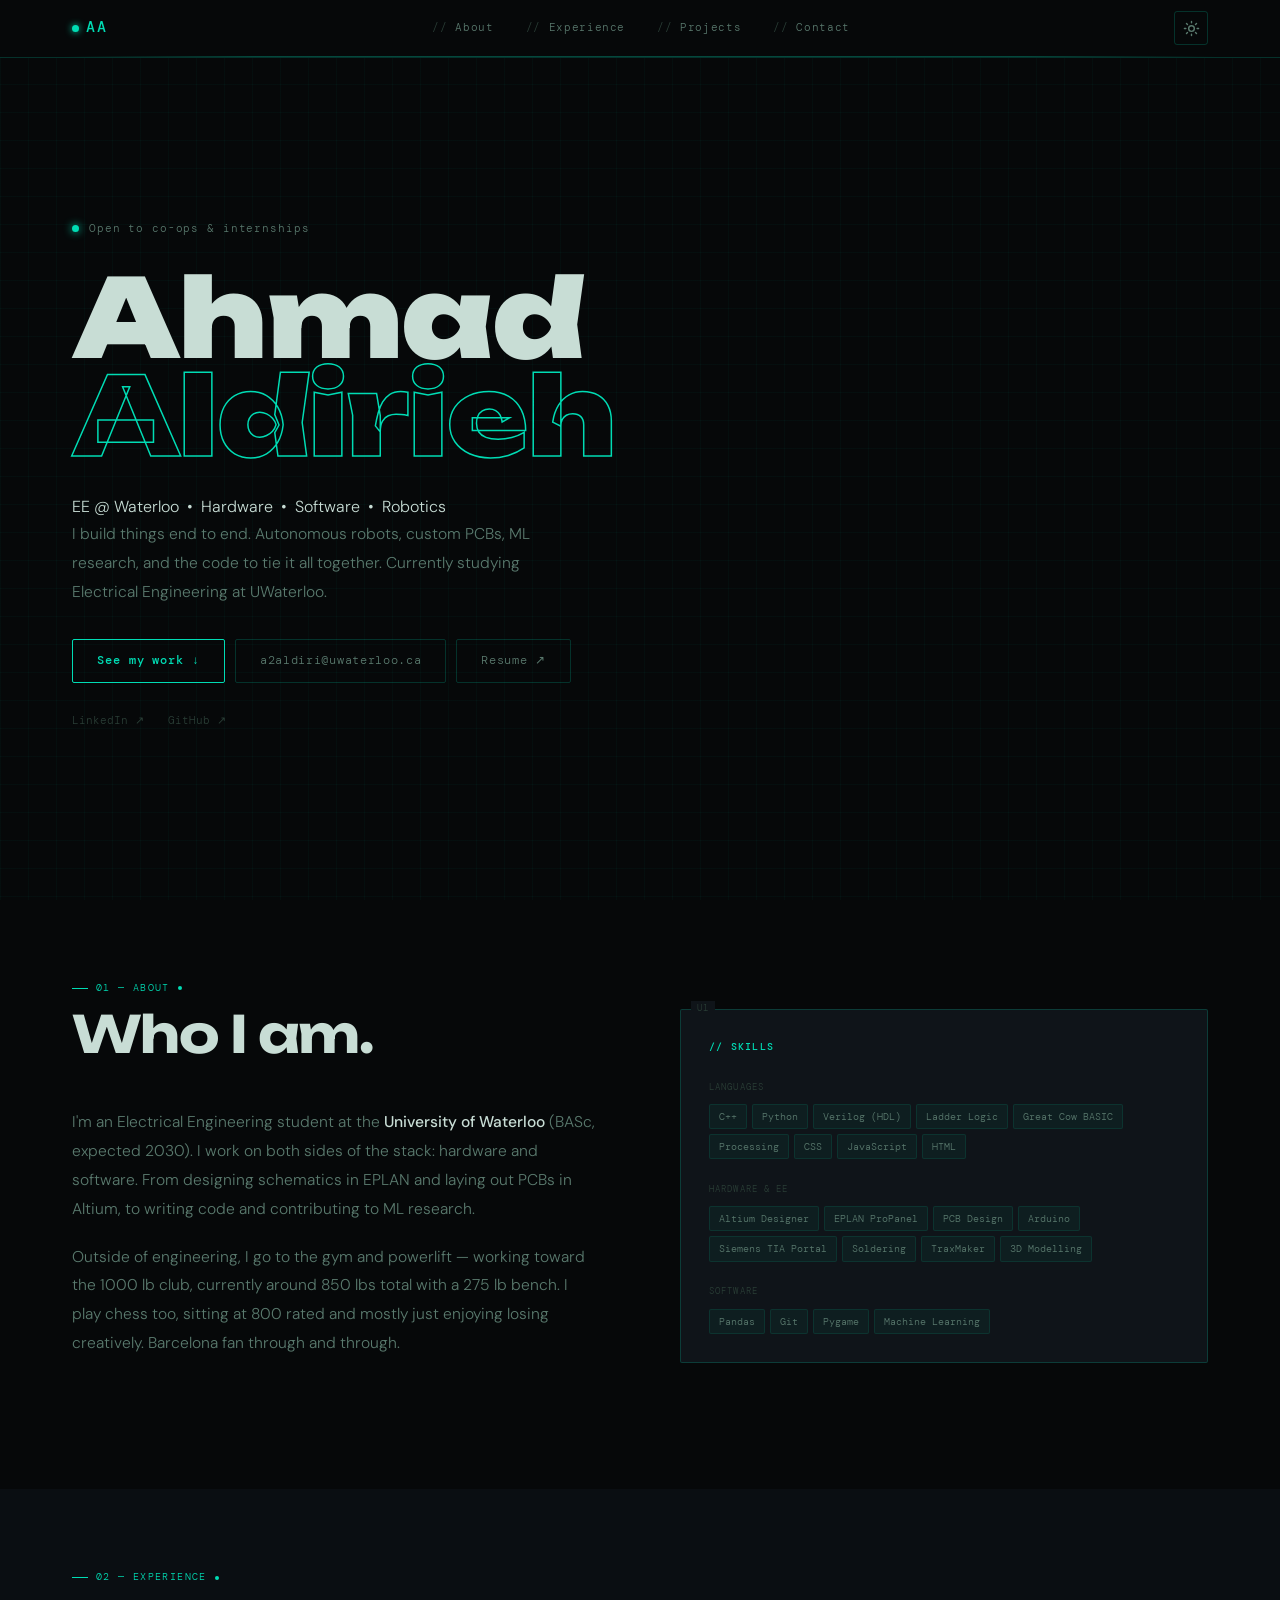
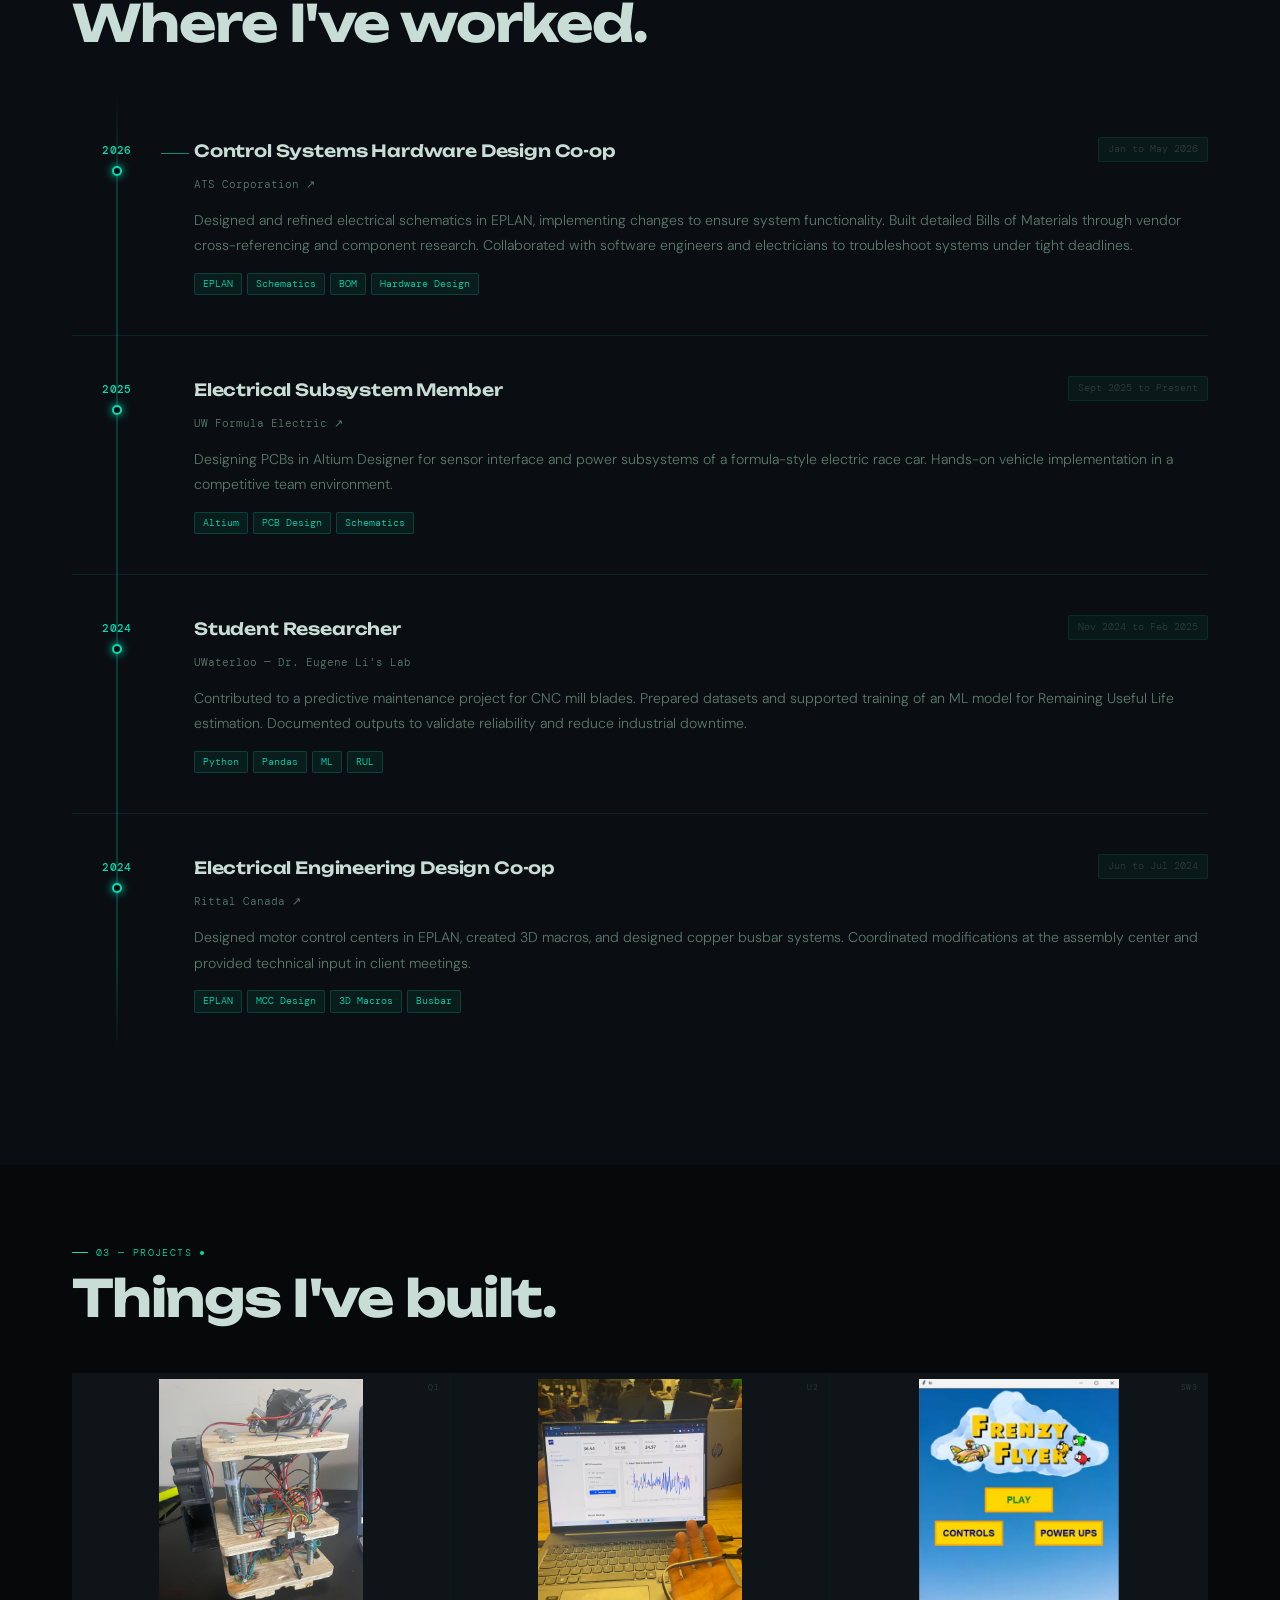
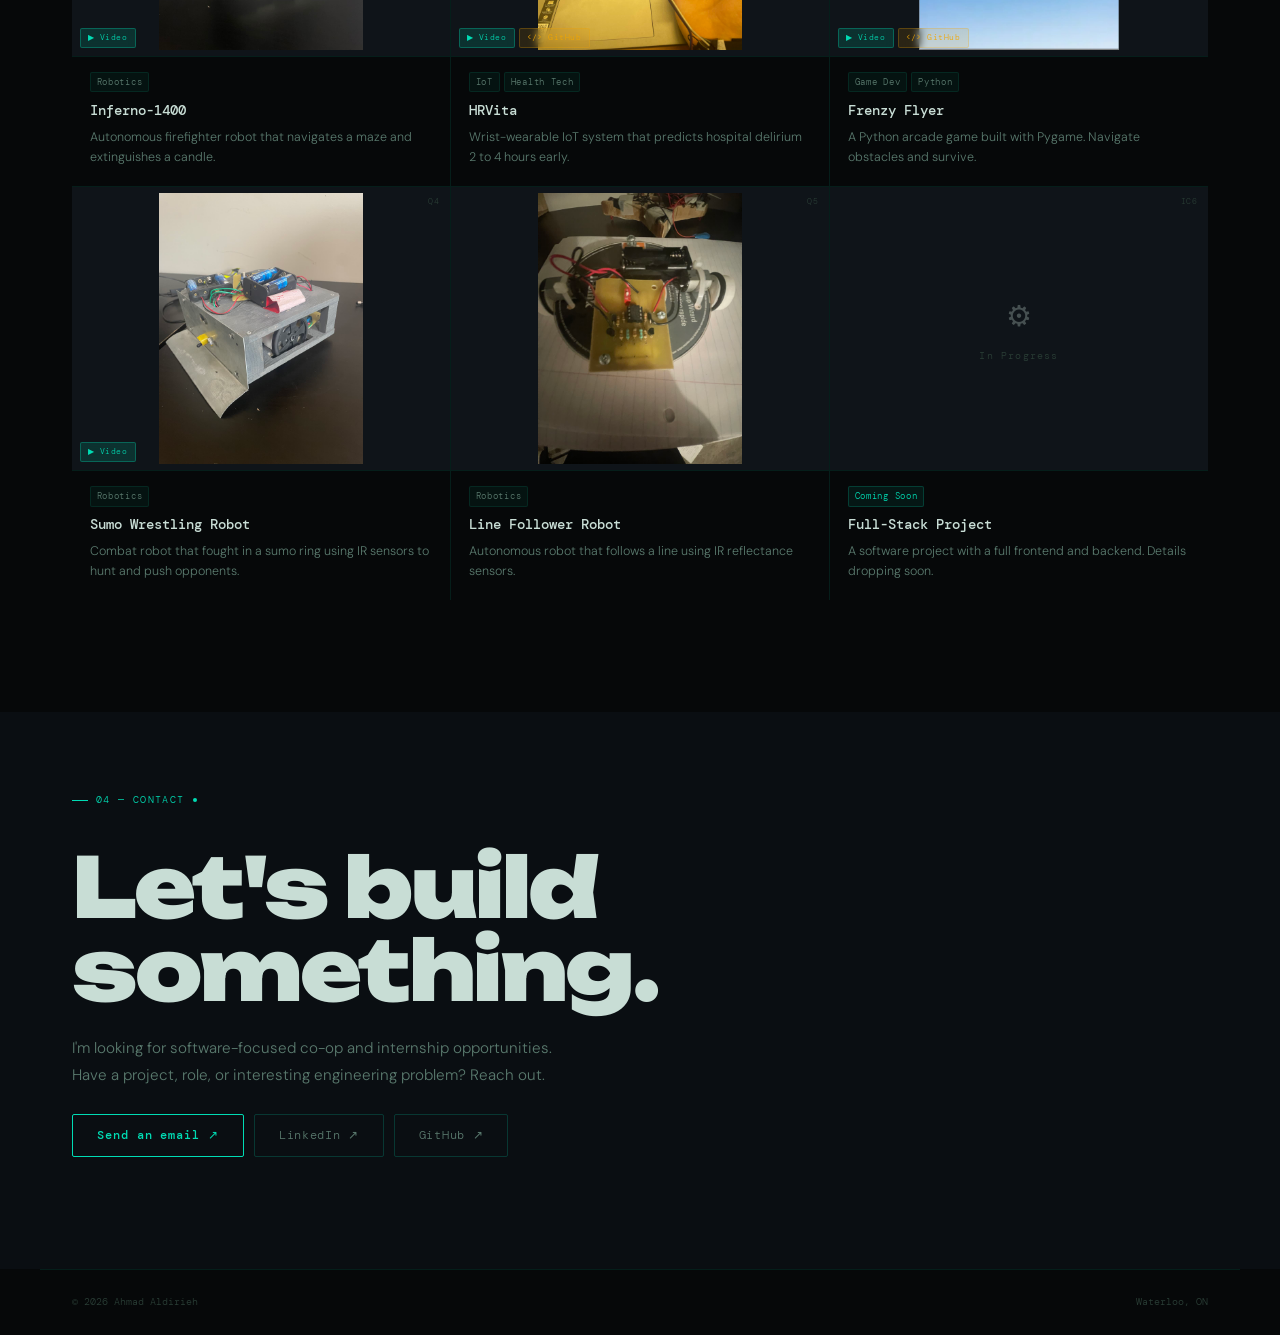
==== commit 0de1aa8d: "Update index.html" ====
--- a/index.html
+++ b/index.html
@@ -12,17 +12,6 @@
   <link rel="stylesheet" href="styles.css">
 </head>
 <body>
-
-  <canvas id="bg-canvas"></canvas>
-
-  <!-- schematic SVG overlay -->
-  <svg class="schem-overlay" xmlns="http://www.w3.org/2000/svg" aria-hidden="true">
-    <!-- left vertical bus -->
-    <line class="sbus" x1="48" y1="0" x2="48" y2="100%"/>
-    <!-- right vertical bus -->
-    <line class="sbus" x1="calc(100% - 48px)" y1="0" x2="calc(100% - 48px)" y2="100%"/>
-    <!-- horizontal traces at section breaks - drawn via CSS -->
-  </svg>
 
   <header class="nav" id="nav">
     <div class="nav-inner">
@@ -60,83 +49,24 @@
         <span class="hn-solid">Ahmad</span>
         <span class="hn-outline">Aldirieh</span>
       </h1>
-      <div class="hero-annotation">
-        <span class="ha-line"></span>
-        <span>EE @ Waterloo &nbsp;&bull;&nbsp; Hardware &nbsp;&bull;&nbsp; Software &nbsp;&bull;&nbsp; Robotics</span>
-      </div>
+      <p class="hero-subtitle">EE @ Waterloo &nbsp;&bull;&nbsp; Hardware &nbsp;&bull;&nbsp; Software &nbsp;&bull;&nbsp; Robotics</p>
       <p class="hero-bio">I build things end to end. Autonomous robots, custom PCBs, ML research, and the code to tie it all together. Currently studying Electrical Engineering at UWaterloo.</p>
       <div class="hero-cta">
         <a href="#projects" class="btn-main">See my work ↓</a>
         <a href="mailto:a2aldiri@uwaterloo.ca" class="btn-ghost">a2aldiri@uwaterloo.ca</a>
-        <a href="resume.pdf" target="_blank" rel="noopener" class="btn-ghost" id="resume-btn">Resume ↗</a>
+        <a href="resume.pdf" target="_blank" rel="noopener" class="btn-ghost">Resume ↗</a>
       </div>
       <div class="hero-socials">
         <a href="http://linkedin.com/in/ahmad-dirieh" target="_blank" rel="noopener">LinkedIn ↗</a>
         <a href="https://github.com/ahmadAldirieh" target="_blank" rel="noopener">GitHub ↗</a>
       </div>
     </div>
-    <!-- schematic component block in hero -->
-    <div class="hero-schem" aria-hidden="true">
-      <div class="schem-ic">
-        <div class="ic-label">MCU</div>
-        <div class="ic-body">
-          <div class="ic-pins ic-pins-left">
-            <div class="ic-pin"><span class="pin-num">1</span><span class="pin-name">VCC</span></div>
-            <div class="ic-pin"><span class="pin-num">2</span><span class="pin-name">GPIO0</span></div>
-            <div class="ic-pin"><span class="pin-num">3</span><span class="pin-name">GPIO1</span></div>
-            <div class="ic-pin"><span class="pin-num">4</span><span class="pin-name">SDA</span></div>
-            <div class="ic-pin"><span class="pin-num">5</span><span class="pin-name">SCL</span></div>
-          </div>
-          <div class="ic-center">
-            <div class="ic-name">AA</div>
-            <div class="ic-partnum">UW-EE-2030</div>
-          </div>
-          <div class="ic-pins ic-pins-right">
-            <div class="ic-pin"><span class="pin-name">TX</span><span class="pin-num">8</span></div>
-            <div class="ic-pin"><span class="pin-name">RX</span><span class="pin-num">7</span></div>
-            <div class="ic-pin"><span class="pin-name">PWM</span><span class="pin-num">6</span></div>
-            <div class="ic-pin"><span class="pin-name">GND</span><span class="pin-num">5</span></div>
-            <div class="ic-pin"><span class="pin-name">RST</span><span class="pin-num">4</span></div>
-          </div>
-        </div>
-        <div class="ic-ref">U1</div>
-      </div>
-      <!-- connecting traces from IC -->
-      <svg class="ic-traces" viewBox="0 0 300 220" xmlns="http://www.w3.org/2000/svg">
-        <!-- left side traces -->
-        <line x1="0" y1="55" x2="40" y2="55" class="tr"/>
-        <line x1="0" y1="80" x2="40" y2="80" class="tr"/>
-        <line x1="0" y1="105" x2="40" y2="105" class="tr"/>
-        <line x1="0" y1="130" x2="40" y2="130" class="tr"/>
-        <line x1="0" y1="155" x2="40" y2="155" class="tr"/>
-        <!-- right side traces -->
-        <line x1="260" y1="55" x2="300" y2="55" class="tr"/>
-        <line x1="260" y1="80" x2="300" y2="80" class="tr"/>
-        <line x1="260" y1="105" x2="300" y2="105" class="tr"/>
-        <line x1="260" y1="130" x2="300" y2="130" class="tr"/>
-        <line x1="260" y1="155" x2="300" y2="155" class="tr"/>
-        <!-- node dots -->
-        <circle cx="0" cy="55" r="3" class="nd"/>
-        <circle cx="0" cy="80" r="3" class="nd"/>
-        <circle cx="0" cy="105" r="3" class="nd"/>
-        <circle cx="0" cy="130" r="3" class="nd"/>
-        <circle cx="0" cy="155" r="3" class="nd"/>
-        <circle cx="300" cy="55" r="3" class="nd"/>
-        <circle cx="300" cy="80" r="3" class="nd"/>
-        <circle cx="300" cy="105" r="3" class="nd"/>
-        <circle cx="300" cy="130" r="3" class="nd"/>
-        <circle cx="300" cy="155" r="3" class="nd"/>
-        <!-- resistor symbols top -->
-        <text x="120" y="20" class="schem-label">VCC</text>
-        <line x1="150" y1="25" x2="150" y2="35" class="tr"/>
-        <rect x="138" y="35" width="24" height="10" class="comp-rect"/>
-        <line x1="150" y1="45" x2="150" y2="55" class="tr"/>
-        <!-- GND symbol -->
-        <line x1="150" y1="165" x2="150" y2="175" class="tr"/>
-        <line x1="140" y1="175" x2="160" y2="175" class="tr"/>
-        <line x1="143" y1="179" x2="157" y2="179" class="tr-dim"/>
-        <line x1="146" y1="183" x2="154" y2="183" class="tr-dim"/>
-      </svg>
+
+    <!-- SCHEMATIC IC -->
+    <div class="hero-schem">
+      <div class="schem-canvas-wrap">
+        <canvas id="schem-canvas"></canvas>
+      </div>
     </div>
   </section>
 
@@ -144,20 +74,13 @@
 
   <!-- ABOUT -->
   <section class="section" id="about">
-    <div class="schem-section-bar" aria-hidden="true">
-      <div class="ssb-line"></div>
-      <div class="ssb-node"></div>
-      <div class="ssb-label">SECTION_01</div>
-      <div class="ssb-node"></div>
-      <div class="ssb-line"></div>
-    </div>
     <div class="wrap">
       <div class="sec-label">01 &mdash; About</div>
       <div class="about-layout">
         <div class="about-left">
           <h2 class="sec-big-title">Who I am.</h2>
           <p class="about-p">I'm an Electrical Engineering student at the <strong>University of Waterloo</strong> (BASc, expected 2030). I work on both sides of the stack: hardware and software. From designing schematics in EPLAN and laying out PCBs in Altium, to writing code and contributing to ML research.</p>
-          <p class="about-p">Outside of engineering, I'm a competitive powerlifter working toward the 1000 lb club — currently sitting around 850 lbs total. I hit a 275 lb bench and I'm not stopping there. I play chess too, though at 800 rated I mostly just enjoy losing creatively. I'm a Barcelona fan through and through, and I follow Spurs on the side. I've been getting into game design with Unity as a side pursuit, learning it alongside everything else.</p>
+          <p class="about-p">Outside of engineering, I go to the gym and powerlift — working toward the 1000 lb club, currently around 850 lbs total with a 275 lb bench. I play chess too, sitting at 800 rated and mostly just enjoying losing creatively. Barcelona fan through and through.</p>
         </div>
         <div class="about-right">
           <div class="skills-block">
@@ -177,7 +100,7 @@
             <div class="sk-group">
               <div class="sk-label">Software</div>
               <div class="sk-tags">
-                <span>Pandas</span><span>Git</span><span>Pygame</span><span>Machine Learning</span><span>Unity</span>
+                <span>Pandas</span><span>Git</span><span>Pygame</span><span>Machine Learning</span>
               </div>
             </div>
           </div>
@@ -188,13 +111,6 @@
 
   <!-- EXPERIENCE -->
   <section class="section section-alt" id="experience">
-    <div class="schem-section-bar" aria-hidden="true">
-      <div class="ssb-line"></div>
-      <div class="ssb-node"></div>
-      <div class="ssb-label">SECTION_02</div>
-      <div class="ssb-node"></div>
-      <div class="ssb-line"></div>
-    </div>
     <div class="wrap">
       <div class="sec-label">02 &mdash; Experience</div>
       <h2 class="sec-big-title">Where I've worked.</h2>
@@ -249,7 +165,7 @@
               </div>
               <span class="exp-chip">Nov 2024 to Feb 2025</span>
             </div>
-            <p class="exp-desc">Contributed to a predictive maintenance project for CNC mill blades. Prepared datasets and supported training of an ML model for Remaining Useful Life (RUL) estimation. Documented outputs to validate reliability and reduce industrial downtime.</p>
+            <p class="exp-desc">Contributed to a predictive maintenance project for CNC mill blades. Prepared datasets and supported training of an ML model for Remaining Useful Life estimation. Documented outputs to validate reliability and reduce industrial downtime.</p>
             <div class="exp-tags"><span>Python</span><span>Pandas</span><span>ML</span><span>RUL</span></div>
           </div>
         </div>
@@ -267,7 +183,7 @@
               </div>
               <span class="exp-chip">Jun to Jul 2024</span>
             </div>
-            <p class="exp-desc">Designed motor control centers (Ri4Power) in EPLAN, created 3D macros, and designed copper busbar systems. Coordinated modifications at the assembly center and provided technical input in client meetings.</p>
+            <p class="exp-desc">Designed motor control centers in EPLAN, created 3D macros, and designed copper busbar systems. Coordinated modifications at the assembly center and provided technical input in client meetings.</p>
             <div class="exp-tags"><span>EPLAN</span><span>MCC Design</span><span>3D Macros</span><span>Busbar</span></div>
           </div>
         </div>
@@ -278,13 +194,6 @@
 
   <!-- PROJECTS -->
   <section class="section" id="projects">
-    <div class="schem-section-bar" aria-hidden="true">
-      <div class="ssb-line"></div>
-      <div class="ssb-node"></div>
-      <div class="ssb-label">SECTION_03</div>
-      <div class="ssb-node"></div>
-      <div class="ssb-line"></div>
-    </div>
     <div class="wrap">
       <div class="sec-label">03 &mdash; Projects</div>
       <h2 class="sec-big-title">Things I've built.</h2>
@@ -380,13 +289,6 @@
 
   <!-- CONTACT -->
   <section class="section section-alt" id="contact">
-    <div class="schem-section-bar" aria-hidden="true">
-      <div class="ssb-line"></div>
-      <div class="ssb-node"></div>
-      <div class="ssb-label">SECTION_04</div>
-      <div class="ssb-node"></div>
-      <div class="ssb-line"></div>
-    </div>
     <div class="wrap contact-wrap">
       <div class="sec-label">04 &mdash; Contact</div>
       <h2 class="contact-heading">Let's build<br>something.</h2>
@@ -403,7 +305,7 @@
 
   <footer class="footer">
     <span>&copy; <span id="yr"></span> Ahmad Aldirieh</span>
-    <span class="footer-mono">// Waterloo, ON</span>
+    <span class="footer-mono">Waterloo, ON</span>
   </footer>
 
   <script src="script.js"></script>
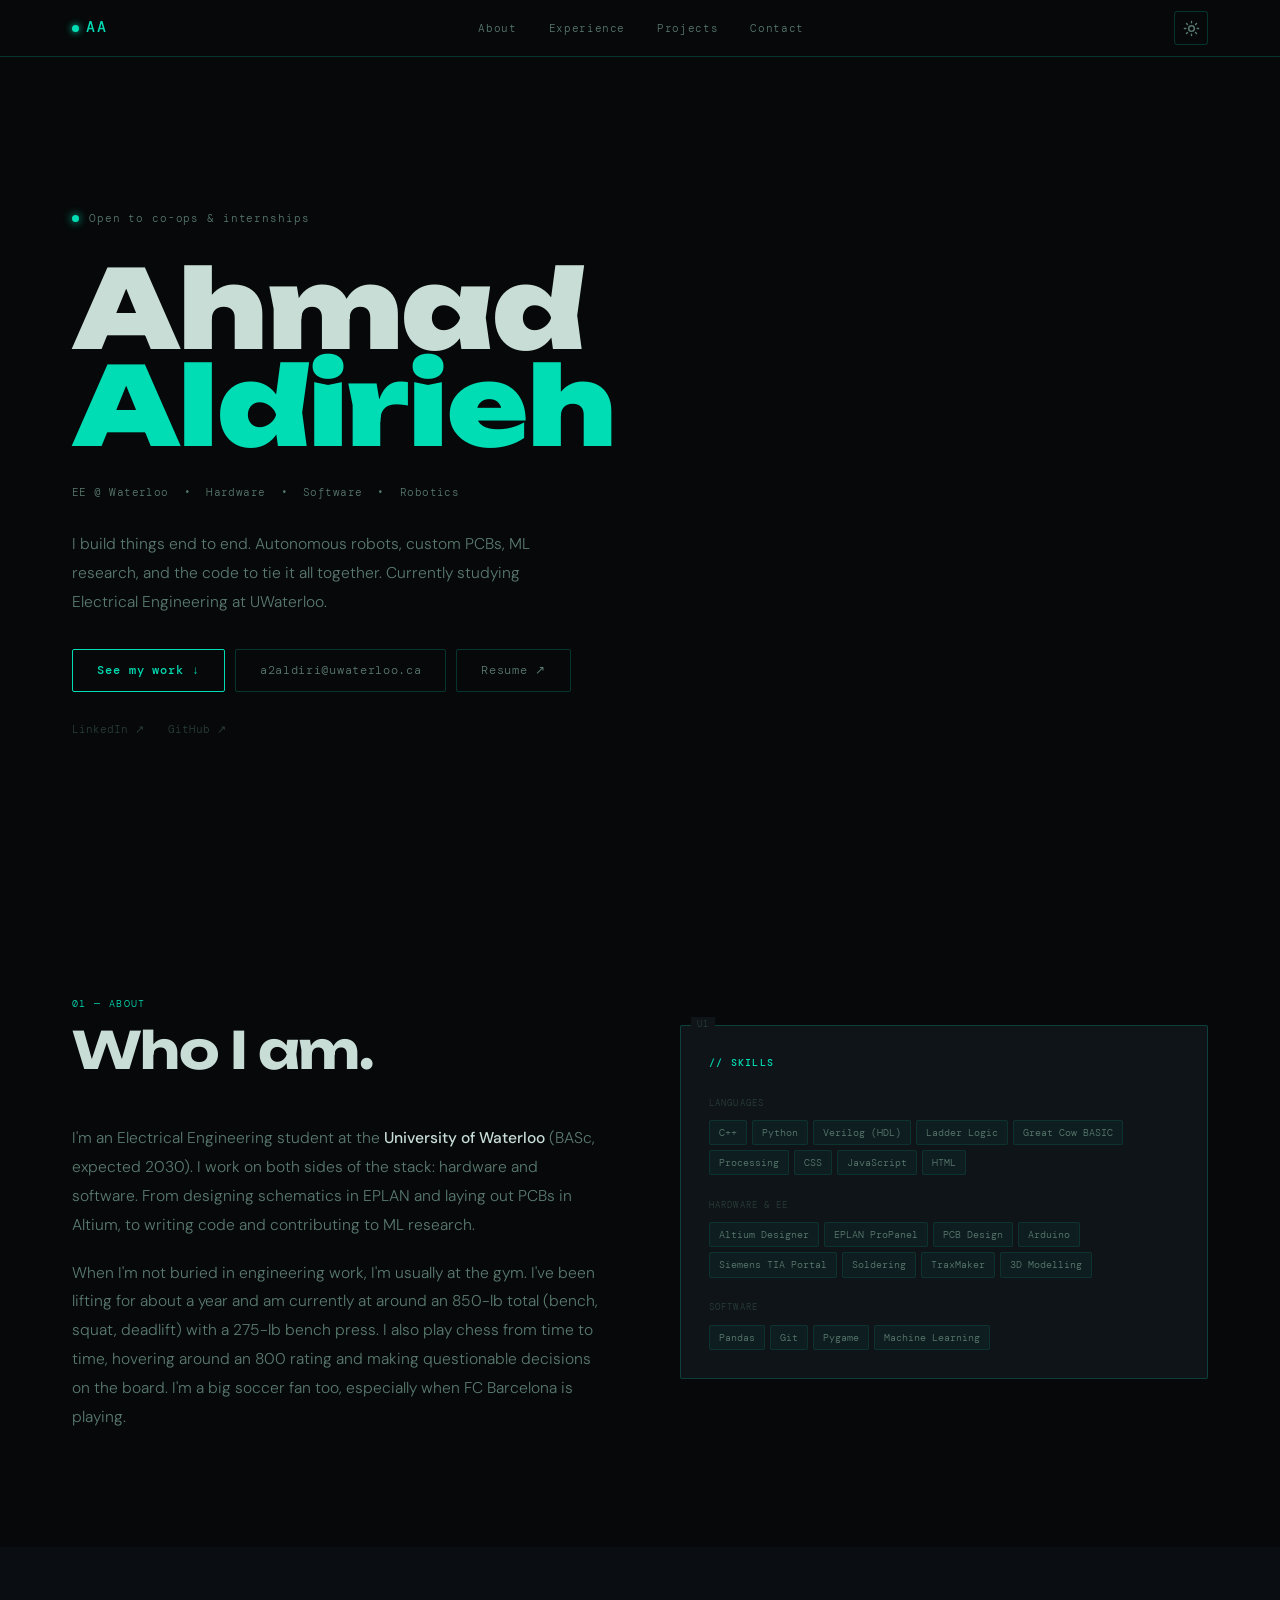
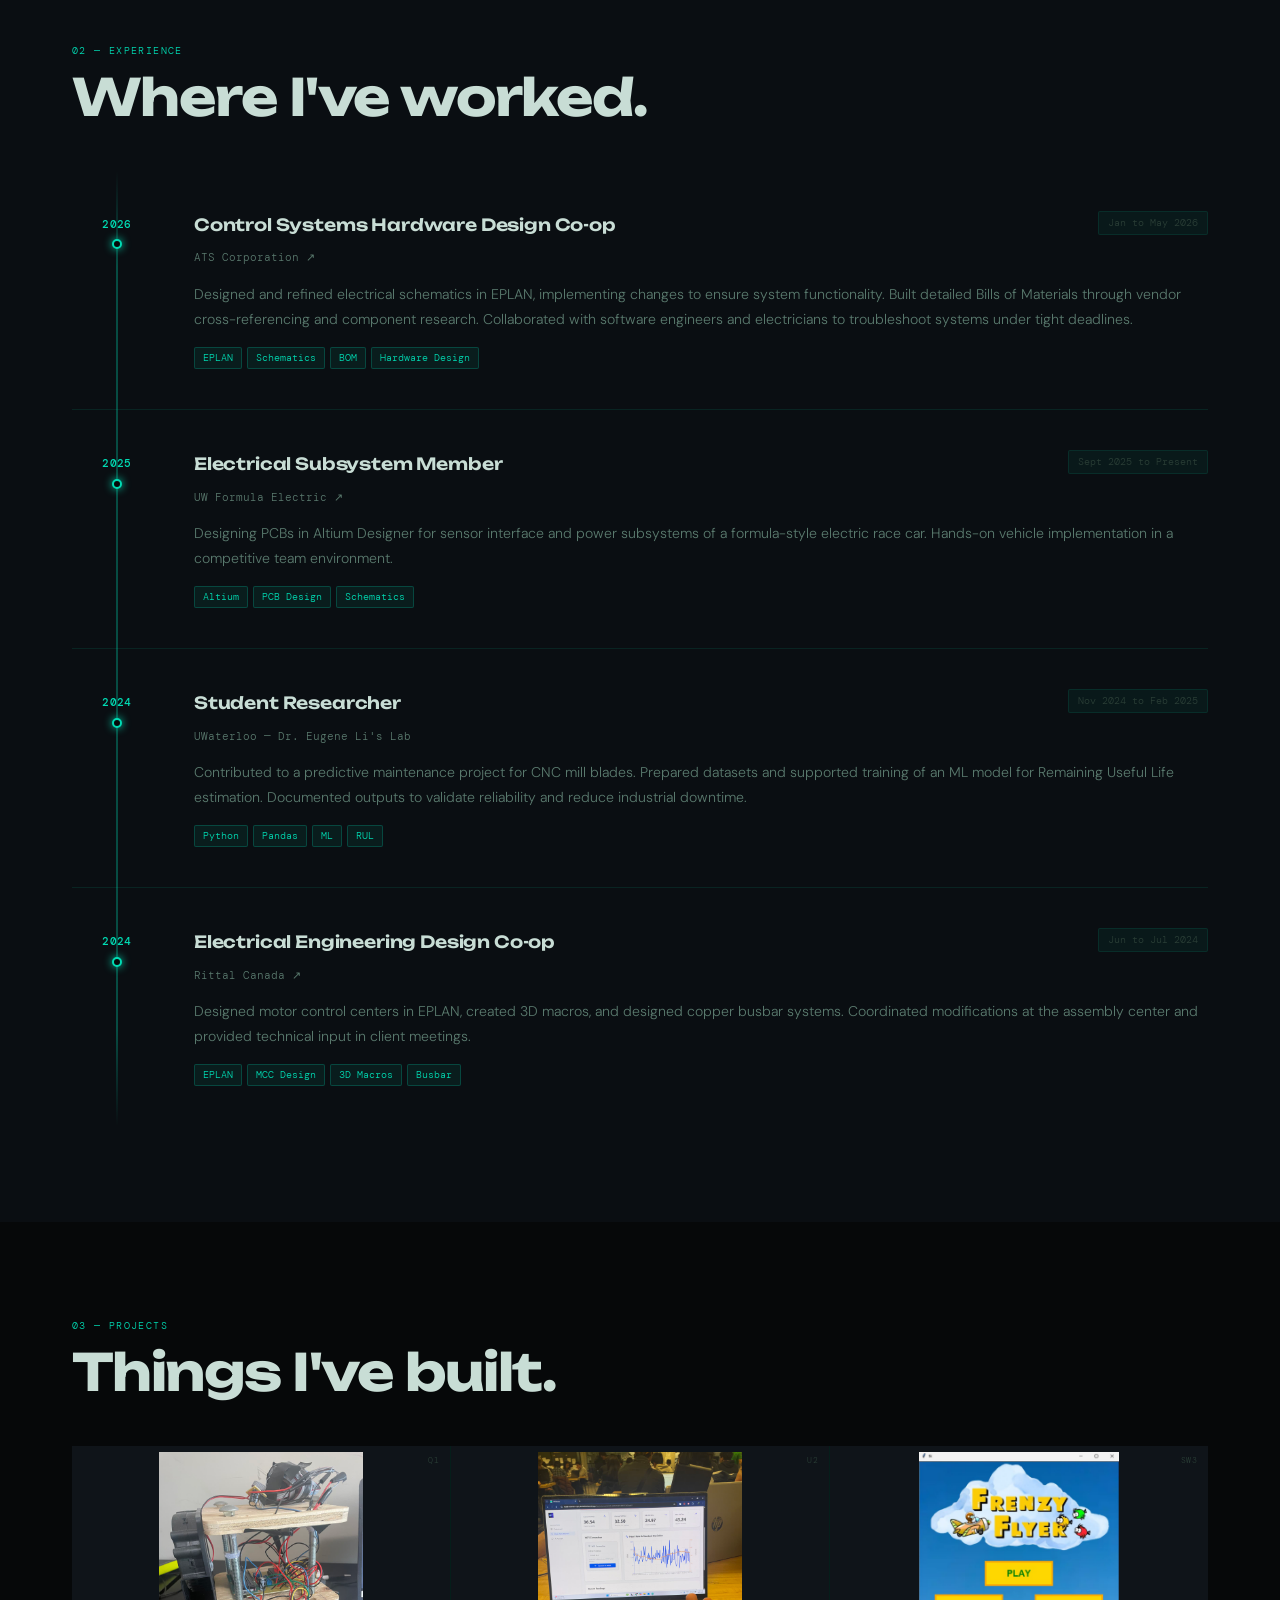
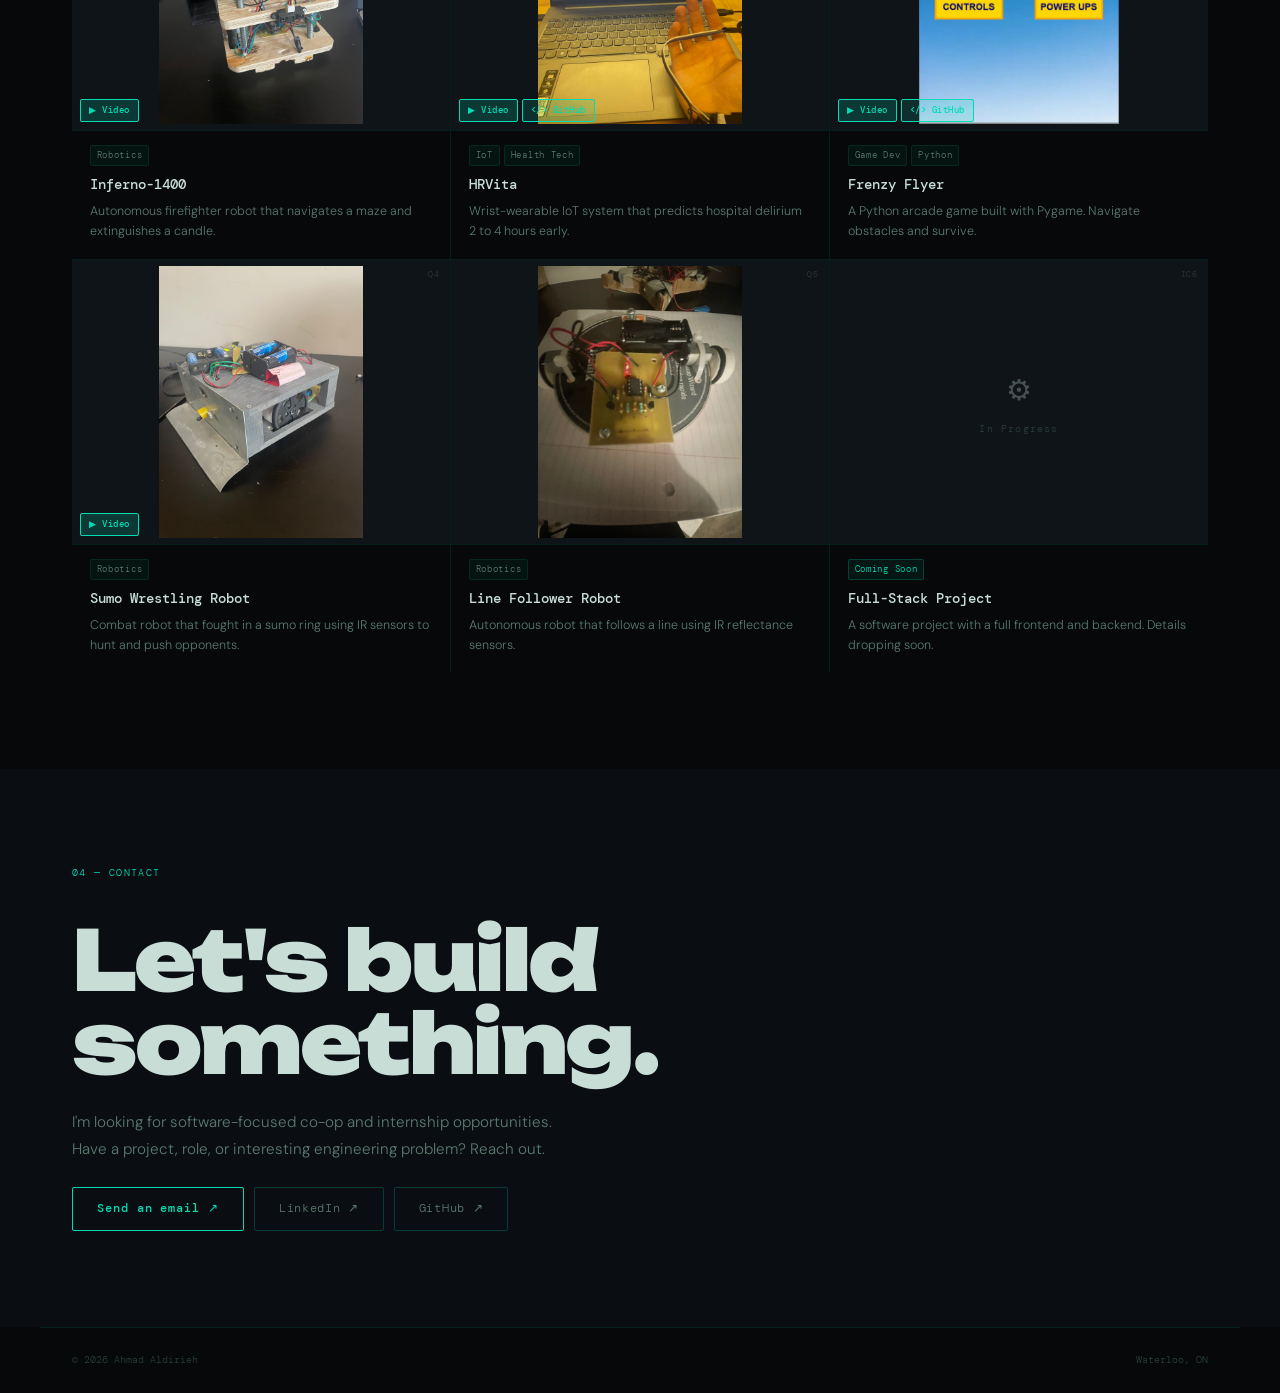
==== commit 1b3e4822: "Update index.html" ====
--- a/index.html
+++ b/index.html
@@ -39,7 +39,7 @@
   </header>
 
   <!-- HERO -->
-  <section class="hero" id="hero">
+  <section class="hero hero-simple" id="hero">
     <div class="hero-inner">
       <div class="hero-status">
         <span class="status-dot"></span>
@@ -47,7 +47,7 @@
       </div>
       <h1 class="hero-name">
         <span class="hn-solid">Ahmad</span>
-        <span class="hn-outline">Aldirieh</span>
+        <span class="hn-solid hn-accent">Aldirieh</span>
       </h1>
       <p class="hero-subtitle">EE @ Waterloo &nbsp;&bull;&nbsp; Hardware &nbsp;&bull;&nbsp; Software &nbsp;&bull;&nbsp; Robotics</p>
       <p class="hero-bio">I build things end to end. Autonomous robots, custom PCBs, ML research, and the code to tie it all together. Currently studying Electrical Engineering at UWaterloo.</p>
@@ -62,12 +62,6 @@
       </div>
     </div>
 
-    <!-- SCHEMATIC IC -->
-    <div class="hero-schem">
-      <div class="schem-canvas-wrap">
-        <canvas id="schem-canvas"></canvas>
-      </div>
-    </div>
   </section>
 
   <main>
@@ -80,7 +74,7 @@
         <div class="about-left">
           <h2 class="sec-big-title">Who I am.</h2>
           <p class="about-p">I'm an Electrical Engineering student at the <strong>University of Waterloo</strong> (BASc, expected 2030). I work on both sides of the stack: hardware and software. From designing schematics in EPLAN and laying out PCBs in Altium, to writing code and contributing to ML research.</p>
-          <p class="about-p">Outside of engineering, I go to the gym and powerlift — working toward the 1000 lb club, currently around 850 lbs total with a 275 lb bench. I play chess too, sitting at 800 rated and mostly just enjoying losing creatively. Barcelona fan through and through.</p>
+          <p class="about-p">When I'm not buried in engineering work, I'm usually at the gym. I've been lifting for about a year and am currently at around an 850-lb total (bench, squat, deadlift) with a 275-lb bench press. I also play chess from time to time, hovering around an 800 rating and making questionable decisions on the board. I'm a big soccer fan too, especially when FC Barcelona is playing.</p>
         </div>
         <div class="about-right">
           <div class="skills-block">
--- a/styles.css
+++ b/styles.css
@@ -15,20 +15,23 @@
   --bg2:#0f1419;
   --bg3:#141c23;
   --border:rgba(0,220,180,0.1);
-  --border2:rgba(0,220,180,0.2);
+  --border2:rgba(0,220,180,0.22);
   --fg:#c8ddd5;
   --fg2:#5a7a6e;
   --fg3:#2a3e36;
   --accent:#00dcb4;
-  --accent2:#f0a500;
+  --accent2:#00ff88;
   --accent-bg:rgba(0,220,180,0.07);
   --accent-fg:#00dcb4;
   --tag-bg:rgba(0,220,180,0.05);
   --tag-fg:#5a7a6e;
   --card:#0a0e12;
-  --grid:rgba(0,220,180,0.035);
-  --trace:rgba(0,220,180,0.22);
-  --trace-dim:rgba(0,220,180,0.1);
+  --trace:rgba(0,220,180,0.3);
+  --trace-dim:rgba(0,220,180,0.12);
+  --badge-video-bg:rgba(0,220,180,0.18);
+  --badge-video-fg:#00dcb4;
+  --badge-gh-bg:rgba(0,220,180,0.14);
+  --badge-gh-fg:#00dcb4;
 }
 [data-theme="light"]{
   --bg:#f2f5f0;
@@ -36,55 +39,38 @@
   --bg2:#dde4d8;
   --bg3:#d0d9ca;
   --border:rgba(0,100,80,0.1);
-  --border2:rgba(0,100,80,0.2);
+  --border2:rgba(0,100,80,0.22);
   --fg:#0e1a14;
   --fg2:#3a5a48;
   --fg3:#8aaa98;
   --accent:#007a60;
-  --accent2:#b07000;
+  --accent2:#009955;
   --accent-bg:rgba(0,122,96,0.07);
   --accent-fg:#007a60;
   --tag-bg:rgba(0,100,80,0.06);
   --tag-fg:#3a5a48;
   --card:#ffffff;
-  --grid:rgba(0,100,80,0.06);
-  --trace:rgba(0,100,80,0.25);
-  --trace-dim:rgba(0,100,80,0.12);
+  --trace:rgba(0,122,96,0.35);
+  --trace-dim:rgba(0,122,96,0.12);
+  --badge-video-bg:rgba(0,122,96,0.15);
+  --badge-video-fg:#007a60;
+  --badge-gh-bg:rgba(0,122,96,0.12);
+  --badge-gh-fg:#007a60;
 }
 
 body{background:var(--bg);color:var(--fg);font-family:var(--ff-body);font-weight:300;line-height:1.7;overflow-x:hidden;transition:background 0.3s,color 0.3s;}
-
-/* ── GRID BACKGROUND ── */
-body::before{content:'';position:fixed;inset:0;pointer-events:none;z-index:0;
-  background-image:linear-gradient(var(--grid) 1px,transparent 1px),linear-gradient(90deg,var(--grid) 1px,transparent 1px);
-  background-size:28px 28px;}
-
-/* ── CANVAS ── */
-#bg-canvas{position:fixed;top:0;left:0;width:100%;height:100%;pointer-events:none;z-index:0;opacity:0.6;}
-
-/* ── SCHEMATIC OVERLAY SVG (side buses) ── */
-.schem-overlay{position:fixed;inset:0;width:100%;height:100%;pointer-events:none;z-index:0;overflow:visible;}
-.sbus{stroke:var(--trace);stroke-width:1.5;stroke-dasharray:6 3;}
-
-/* ── SECTION TRACE BAR ── */
-.schem-section-bar{display:flex;align-items:center;gap:0;height:24px;width:100%;position:relative;z-index:1;overflow:hidden;margin-bottom:0;}
-.ssb-line{flex:1;height:1px;background:var(--trace);}
-.ssb-node{width:8px;height:8px;border-radius:50%;background:var(--accent);box-shadow:0 0 6px var(--accent);flex-shrink:0;}
-.ssb-label{font-family:var(--ff-mono);font-size:0.58rem;color:var(--fg3);letter-spacing:0.16em;padding:0 12px;white-space:nowrap;}
 
 /* ── NAV ── */
 .nav{position:fixed;top:0;left:0;right:0;z-index:200;background:var(--bg);border-bottom:1px solid var(--border2);transition:background 0.3s;}
-.nav::after{content:'';display:block;height:1px;background:linear-gradient(90deg,transparent 5%,var(--accent) 20%,var(--accent) 80%,transparent 95%);opacity:0.3;}
 .nav-inner{max-width:1200px;margin:0 auto;padding:0 2rem;height:56px;display:flex;align-items:center;justify-content:space-between;}
 .logo{font-family:var(--ff-mono);font-size:0.95rem;font-weight:500;color:var(--accent);letter-spacing:0.14em;display:flex;align-items:center;gap:7px;}
 .logo::before{content:'';display:inline-block;width:7px;height:7px;border-radius:50%;background:var(--accent);box-shadow:0 0 7px var(--accent);}
 .nav-links{display:flex;gap:2rem;}
-.nl{font-family:var(--ff-mono);font-size:0.68rem;color:var(--fg2);letter-spacing:0.06em;transition:color 0.2s;padding-bottom:2px;}
-.nl::before{content:'// ';color:var(--fg3);}
+.nl{font-family:var(--ff-mono);font-size:0.68rem;color:var(--fg2);letter-spacing:0.06em;transition:color 0.2s;}
 .nl:hover,.nl.active{color:var(--accent);}
 .nav-right{display:flex;align-items:center;gap:10px;}
-.theme-btn{background:none;border:1px solid var(--border2);color:var(--fg2);width:34px;height:34px;border-radius:3px;cursor:pointer;display:flex;align-items:center;justify-content:center;transition:color 0.2s,border-color 0.2s,box-shadow 0.2s;}
-.theme-btn:hover{color:var(--accent);border-color:var(--accent);box-shadow:0 0 8px rgba(0,220,180,0.2);}
+.theme-btn{background:none;border:1px solid var(--border2);color:var(--fg2);width:34px;height:34px;border-radius:3px;cursor:pointer;display:flex;align-items:center;justify-content:center;transition:color 0.2s,border-color 0.2s;}
+.theme-btn:hover{color:var(--accent);border-color:var(--accent);}
 [data-theme="dark"] .icon-sun{display:block;}[data-theme="dark"] .icon-moon{display:none;}
 [data-theme="light"] .icon-sun{display:none;}[data-theme="light"] .icon-moon{display:block;}
 .burger{display:none;flex-direction:column;gap:5px;background:none;border:none;cursor:pointer;padding:4px;}
@@ -95,29 +81,18 @@
 .mob-menu.open{display:flex;}
 
 /* ── HERO ── */
-.hero{
-  min-height:100vh;position:relative;z-index:1;
-  display:grid;grid-template-columns:1fr auto;align-items:center;gap:4rem;
-  padding:8rem 2rem 5rem;max-width:1200px;margin:0 auto;
-}
+.hero{min-height:100vh;position:relative;z-index:1;display:grid;grid-template-columns:1fr auto;align-items:center;gap:4rem;padding:8rem 2rem 5rem;max-width:1200px;margin:0 auto;}
+.hero.hero-simple{grid-template-columns:1fr;}
 .hero-inner{display:flex;flex-direction:column;gap:0;}
 .hero-status{display:inline-flex;align-items:center;gap:10px;font-family:var(--ff-mono);font-size:0.68rem;color:var(--fg2);margin-bottom:2rem;letter-spacing:0.08em;}
 .status-dot{width:7px;height:7px;border-radius:50%;background:var(--accent);box-shadow:0 0 8px var(--accent);animation:glow 2.5s ease infinite;}
 @keyframes glow{0%,100%{box-shadow:0 0 4px var(--accent)}50%{box-shadow:0 0 16px var(--accent),0 0 30px rgba(0,220,180,0.25)}}
 
-/* The name — solid + outline */
 .hero-name{margin-bottom:1.75rem;line-height:0.9;letter-spacing:-0.03em;}
 .hn-solid{display:block;font-family:var(--ff-head);font-size:clamp(3rem,8.5vw,7.5rem);font-weight:900;color:var(--fg);}
-.hn-outline{
-  display:block;font-family:var(--ff-head);
-  font-size:clamp(3rem,8.5vw,7.5rem);font-weight:900;
-  color:transparent;
-  -webkit-text-stroke:1.5px var(--accent);
-}
-
-.hero-annotation{display:flex;align-items:center;gap:10px;font-family:var(--ff-mono);font-size:0.7rem;color:var(--fg2);margin-bottom:1.75rem;letter-spacing:0.04em;}
-.ha-line{flex:0 0 32px;height:1px;background:var(--accent);position:relative;}
-.ha-line::after{content:'';position:absolute;right:-1px;top:-2px;width:5px;height:5px;border-radius:50%;background:var(--accent);}
+.hn-accent{color:var(--accent);-webkit-text-stroke:0;}
+
+.hero-subtitle{font-family:var(--ff-mono);font-size:0.7rem;color:var(--fg2);margin-bottom:1.75rem;letter-spacing:0.04em;}
 .hero-bio{max-width:500px;color:var(--fg2);font-size:0.975rem;line-height:1.85;margin-bottom:2rem;}
 .hero-cta{display:flex;gap:10px;flex-wrap:wrap;margin-bottom:1.75rem;}
 .hero-socials{display:flex;gap:1.5rem;}
@@ -130,35 +105,16 @@
 .btn-ghost{display:inline-flex;align-items:center;border:1px solid var(--border2);color:var(--fg2);font-family:var(--ff-mono);font-size:0.72rem;letter-spacing:0.06em;padding:11px 24px;border-radius:2px;transition:border-color 0.2s,color 0.2s;}
 .btn-ghost:hover{border-color:var(--accent);color:var(--accent);}
 
-/* ── SCHEMATIC IC COMPONENT (hero right) ── */
-.hero-schem{display:flex;flex-direction:column;align-items:center;gap:0;flex-shrink:0;}
-.schem-ic{position:relative;width:260px;}
-.ic-label{font-family:var(--ff-mono);font-size:0.55rem;color:var(--fg3);letter-spacing:0.12em;text-align:center;margin-bottom:4px;}
-.ic-body{display:flex;align-items:stretch;border:1.5px solid var(--accent);border-radius:2px;background:var(--bg2);min-height:180px;box-shadow:0 0 20px rgba(0,220,180,0.08),inset 0 0 30px rgba(0,220,180,0.02);}
-.ic-pins{display:flex;flex-direction:column;justify-content:space-around;padding:8px 0;gap:2px;}
-.ic-pins-left{padding-left:0;border-right:1px solid var(--border);}
-.ic-pins-right{padding-right:0;border-left:1px solid var(--border);}
-.ic-pin{display:flex;align-items:center;gap:4px;padding:4px 8px;font-family:var(--ff-mono);font-size:0.52rem;white-space:nowrap;}
-.pin-num{color:var(--fg3);min-width:10px;}
-.pin-name{color:var(--accent);opacity:0.85;}
-.ic-center{flex:1;display:flex;flex-direction:column;align-items:center;justify-content:center;padding:16px 12px;border-left:1px solid var(--border);border-right:1px solid var(--border);}
-.ic-name{font-family:var(--ff-head);font-size:1.4rem;font-weight:900;color:transparent;-webkit-text-stroke:1px var(--accent);letter-spacing:0.05em;line-height:1;}
-.ic-partnum{font-family:var(--ff-mono);font-size:0.5rem;color:var(--fg3);letter-spacing:0.1em;margin-top:6px;}
-.ic-ref{font-family:var(--ff-mono);font-size:0.55rem;color:var(--fg3);text-align:right;margin-top:3px;letter-spacing:0.1em;}
-.ic-traces{width:100%;height:100px;display:block;overflow:visible;}
-.ic-traces .tr{stroke:var(--accent);stroke-width:1.2;opacity:0.5;}
-.ic-traces .tr-dim{stroke:var(--accent);stroke-width:1;opacity:0.25;}
-.ic-traces .nd{fill:var(--accent);opacity:0.7;}
-.ic-traces .comp-rect{fill:none;stroke:var(--accent);stroke-width:1;opacity:0.5;}
-.ic-traces .schem-label{font-family:var(--ff-mono);font-size:9px;fill:var(--fg3);text-anchor:middle;}
+/* ── SCHEMATIC IC ── */
+.hero-schem{display:flex;flex-direction:column;align-items:center;flex-shrink:0;position:relative;}
+.schem-canvas-wrap{position:relative;width:320px;height:420px;}
+.schem-canvas-wrap canvas{position:absolute;inset:0;}
 
 /* ── SECTIONS ── */
-.section{padding:5rem 0 7rem;position:relative;z-index:1;}
+.section{padding:6rem 0;position:relative;z-index:1;}
 .section-alt{background:var(--bg1);}
 .wrap{max-width:1200px;margin:0 auto;padding:0 2rem;}
-.sec-label{display:flex;align-items:center;gap:8px;font-family:var(--ff-mono);font-size:0.62rem;letter-spacing:0.14em;color:var(--accent);margin-bottom:0.75rem;text-transform:uppercase;}
-.sec-label::before{content:'';display:inline-block;width:16px;height:1px;background:var(--accent);}
-.sec-label::after{content:'';display:inline-block;width:4px;height:4px;border-radius:50%;background:var(--accent);}
+.sec-label{font-family:var(--ff-mono);font-size:0.62rem;letter-spacing:0.14em;color:var(--accent);margin-bottom:0.75rem;text-transform:uppercase;}
 .sec-big-title{font-family:var(--ff-head);font-size:clamp(2rem,4vw,3.5rem);font-weight:700;letter-spacing:-0.03em;line-height:1;color:var(--fg);margin-bottom:3rem;}
 
 /* ── ABOUT ── */
@@ -177,15 +133,12 @@
 
 /* ── EXPERIENCE ── */
 .exp-list{display:flex;flex-direction:column;position:relative;}
-/* vertical bus line */
 .exp-list::before{content:'';position:absolute;left:44px;top:0;bottom:0;width:1.5px;background:linear-gradient(to bottom,transparent,var(--trace) 10%,var(--trace) 90%,transparent);}
 .exp-row{display:grid;grid-template-columns:90px 1fr;gap:0 2rem;padding:2.5rem 0;border-bottom:1px solid var(--border);}
 .exp-row:last-child{border-bottom:none;}
 .exp-left{display:flex;flex-direction:column;align-items:center;padding-top:4px;position:relative;z-index:1;}
 .exp-year{font-family:var(--ff-mono);font-size:0.68rem;font-weight:500;color:var(--accent);letter-spacing:0.04em;margin-bottom:6px;}
 .exp-node{width:10px;height:10px;border-radius:50%;background:var(--bg);border:2px solid var(--accent);box-shadow:0 0 8px var(--accent);}
-/* horizontal trace from node to content */
-.exp-row::after{content:'';position:absolute;left:89px;top:3.5rem;height:1px;width:28px;background:var(--trace);}
 .exp-top{display:flex;justify-content:space-between;align-items:flex-start;margin-bottom:0.75rem;flex-wrap:wrap;gap:0.5rem;}
 .exp-role{font-family:var(--ff-head);font-size:1.05rem;font-weight:600;letter-spacing:-0.01em;color:var(--fg);margin-bottom:3px;}
 .exp-co{font-family:var(--ff-mono);font-size:0.7rem;color:var(--fg2);transition:color 0.2s;}
@@ -206,9 +159,9 @@
 .proj-card:hover .pc-hover-overlay{opacity:1;}
 .pc-hover-overlay span{font-family:var(--ff-mono);font-size:0.72rem;color:var(--accent);letter-spacing:0.08em;border:1px solid var(--accent);padding:7px 16px;border-radius:2px;box-shadow:0 0 14px rgba(0,220,180,0.2);}
 .pc-badges{position:absolute;bottom:8px;left:8px;display:flex;gap:4px;z-index:2;}
-.pc-badge{font-family:var(--ff-mono);font-size:0.52rem;letter-spacing:0.06em;padding:2px 7px;border-radius:2px;backdrop-filter:blur(4px);}
-.badge-video{background:rgba(0,220,180,0.15);color:var(--accent);border:1px solid rgba(0,220,180,0.3);}
-.badge-gh{background:rgba(240,165,0,0.12);color:var(--accent2);border:1px solid rgba(240,165,0,0.25);}
+.pc-badge{font-family:var(--ff-mono);font-size:0.55rem;font-weight:500;letter-spacing:0.06em;padding:3px 8px;border-radius:2px;}
+.badge-video{background:var(--badge-video-bg);color:var(--badge-video-fg);border:1px solid var(--badge-video-fg);}
+.badge-gh{background:var(--badge-gh-bg);color:var(--badge-gh-fg);border:1px solid var(--badge-gh-fg);}
 .pc-img-wip{aspect-ratio:4/3;background:var(--bg2);display:flex;align-items:center;justify-content:center;}
 .wip-inner{text-align:center;}
 .wip-icon{font-size:1.8rem;opacity:0.3;display:block;margin-bottom:0.4rem;}
@@ -229,9 +182,8 @@
 
 /* ── FOOTER ── */
 .footer{max-width:1200px;margin:0 auto;padding:1.5rem 2rem;border-top:1px solid var(--border);display:flex;justify-content:space-between;font-family:var(--ff-mono);font-size:0.62rem;color:var(--fg3);}
-.footer-mono{color:var(--fg3);}
-
-/* ── PROJECT DETAIL PAGE ── */
+
+/* ── PROJECT DETAIL ── */
 .proj-page{padding:7.5rem 0 5rem;min-height:100vh;position:relative;z-index:1;}
 .back-link{display:inline-flex;align-items:center;gap:6px;font-family:var(--ff-mono);font-size:0.7rem;color:var(--fg2);margin-bottom:2.5rem;transition:color 0.2s;}
 .back-link:hover{color:var(--accent);}
@@ -271,7 +223,6 @@
   .proj-grid{grid-template-columns:1fr 1fr;}
   .exp-list::before{display:none;}
   .exp-row{grid-template-columns:1fr;gap:0.4rem;}
-  .exp-row::after{display:none;}
   .exp-left{flex-direction:row;align-items:center;gap:10px;}
   .exp-node{display:none;}
   .pp-body{grid-template-columns:1fr;gap:2rem;}
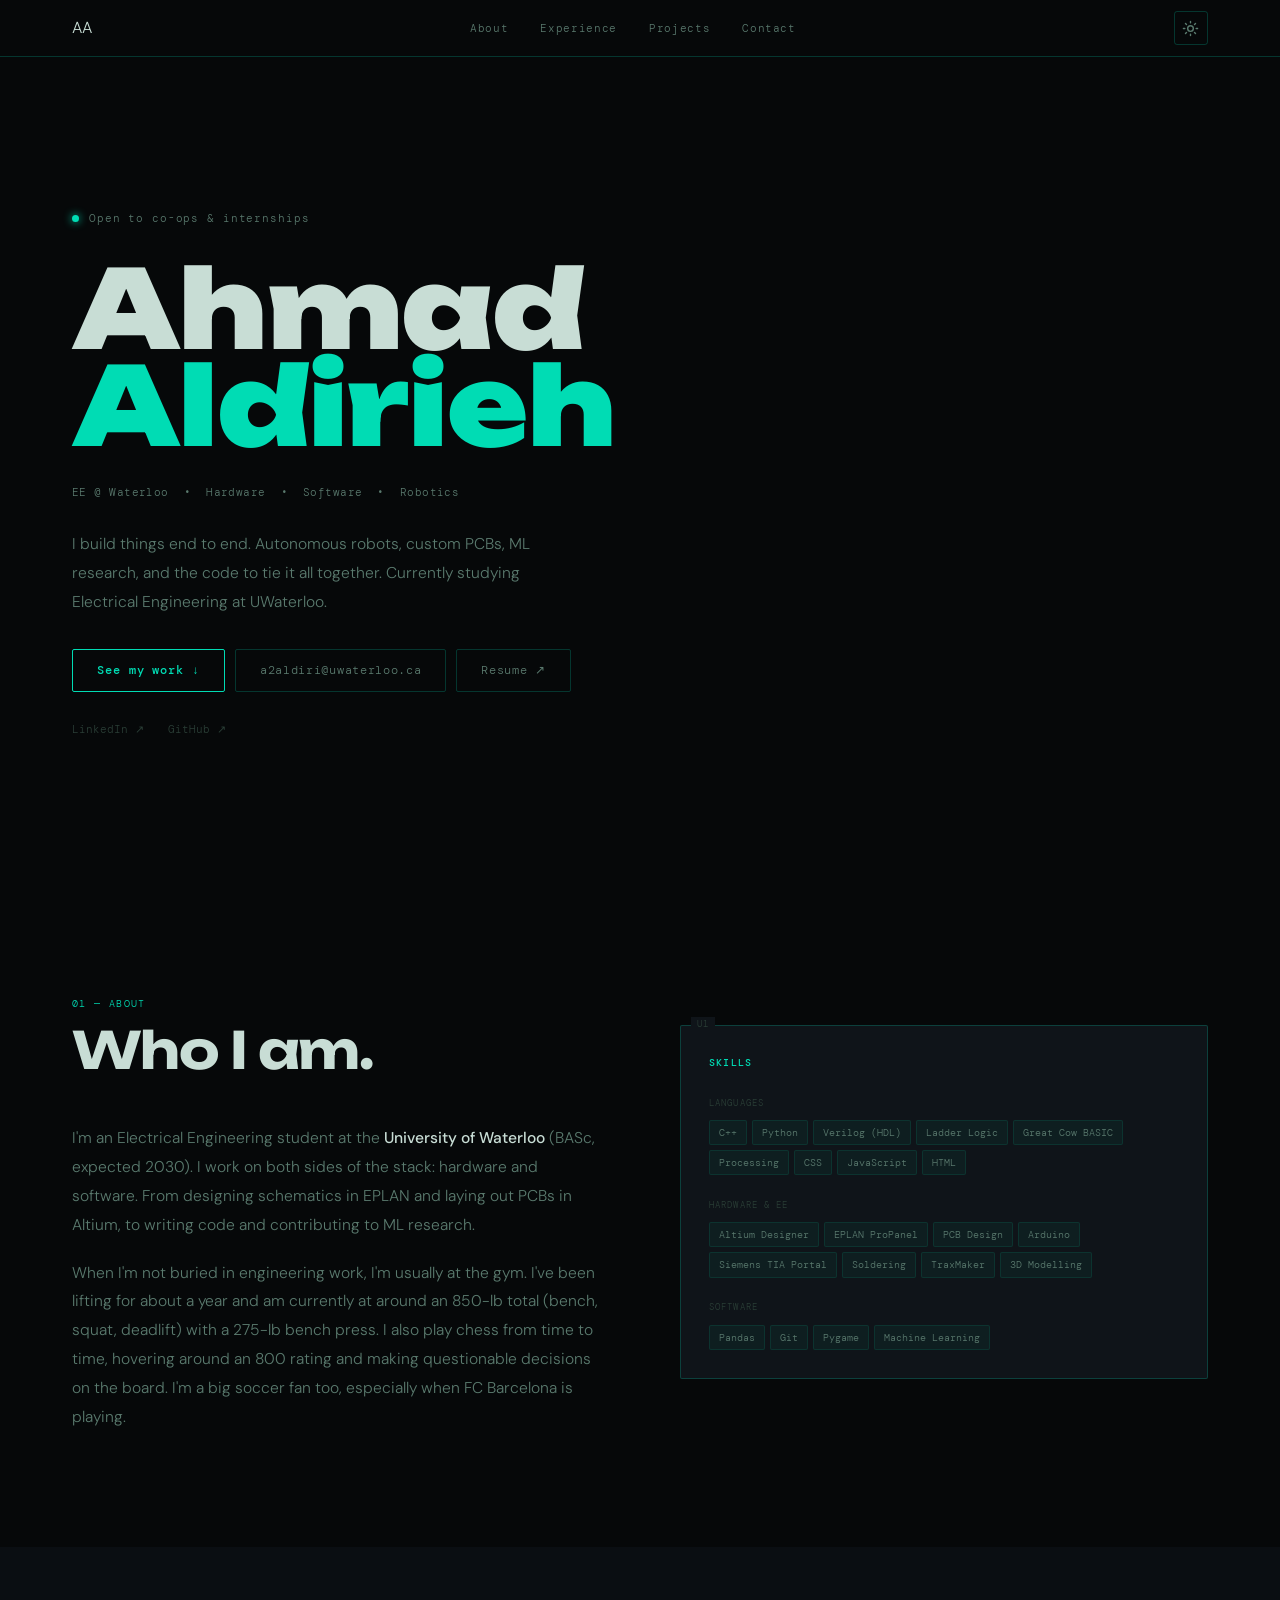
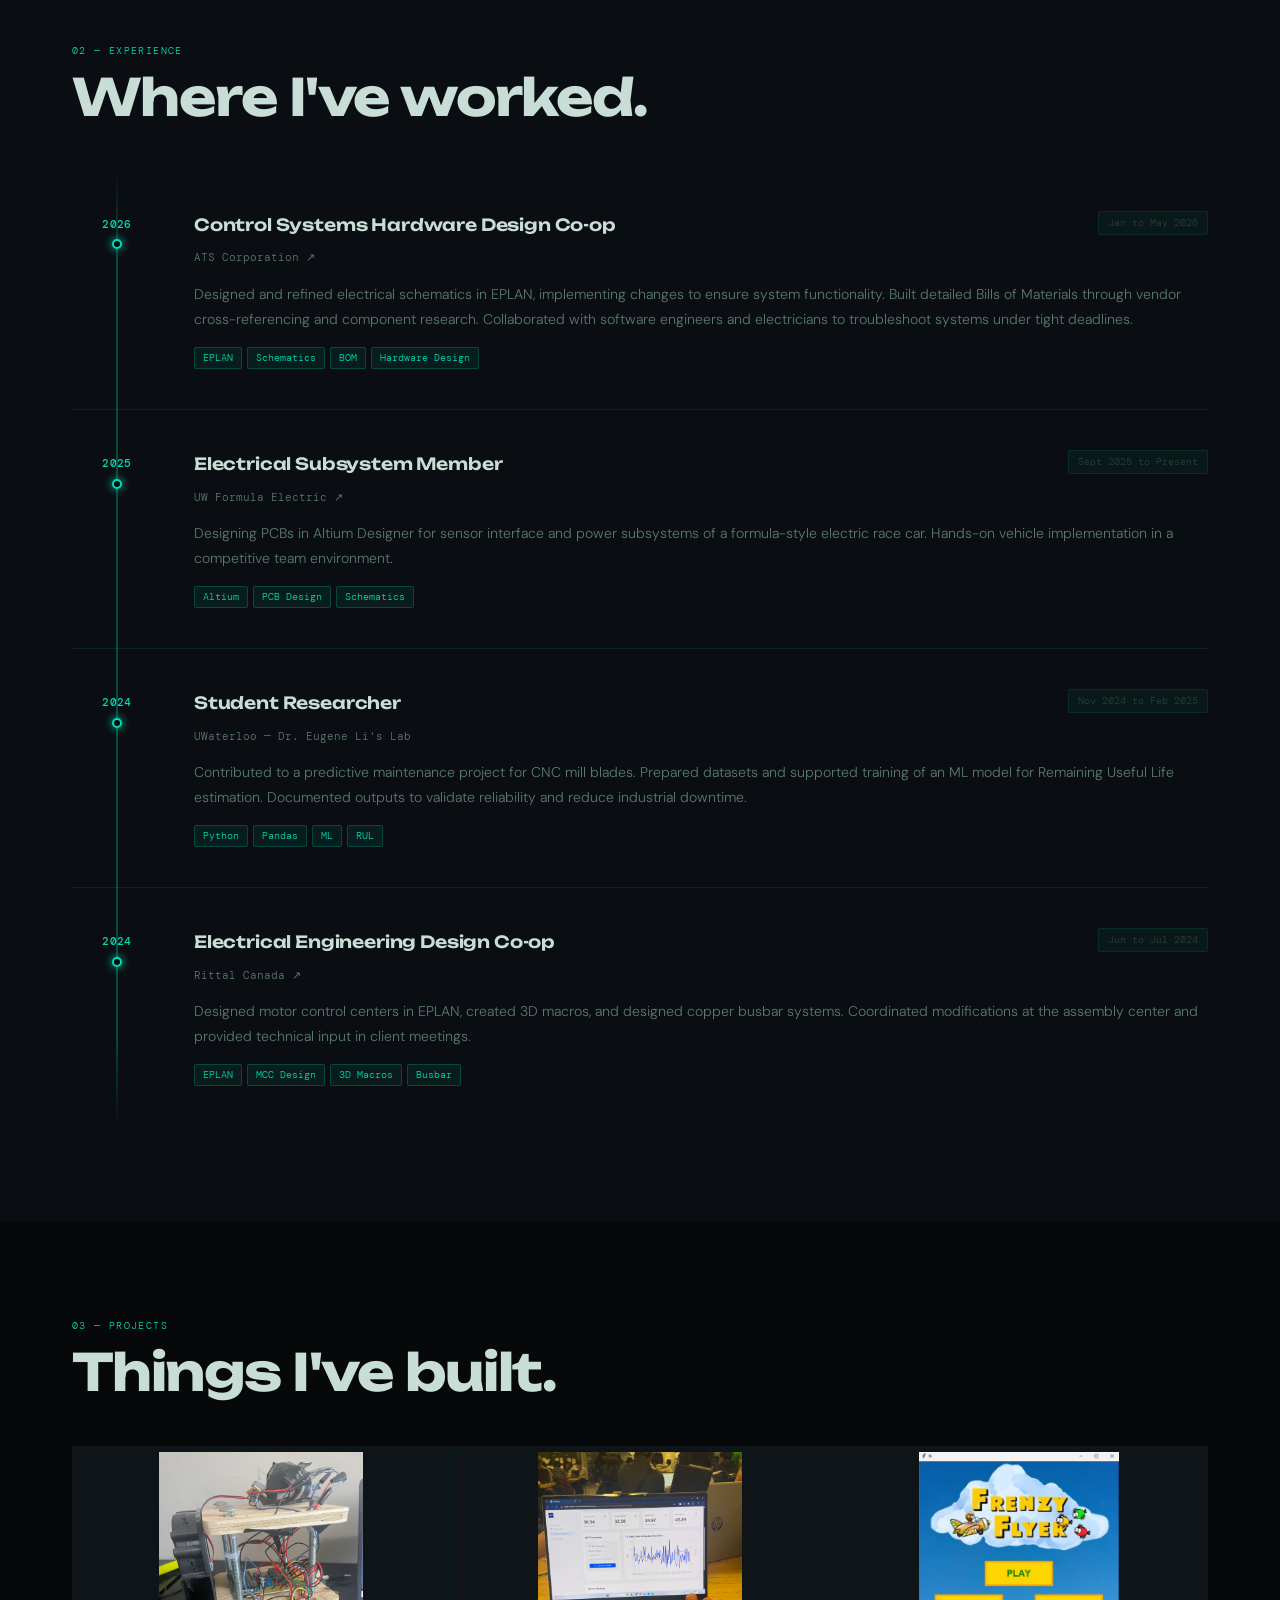
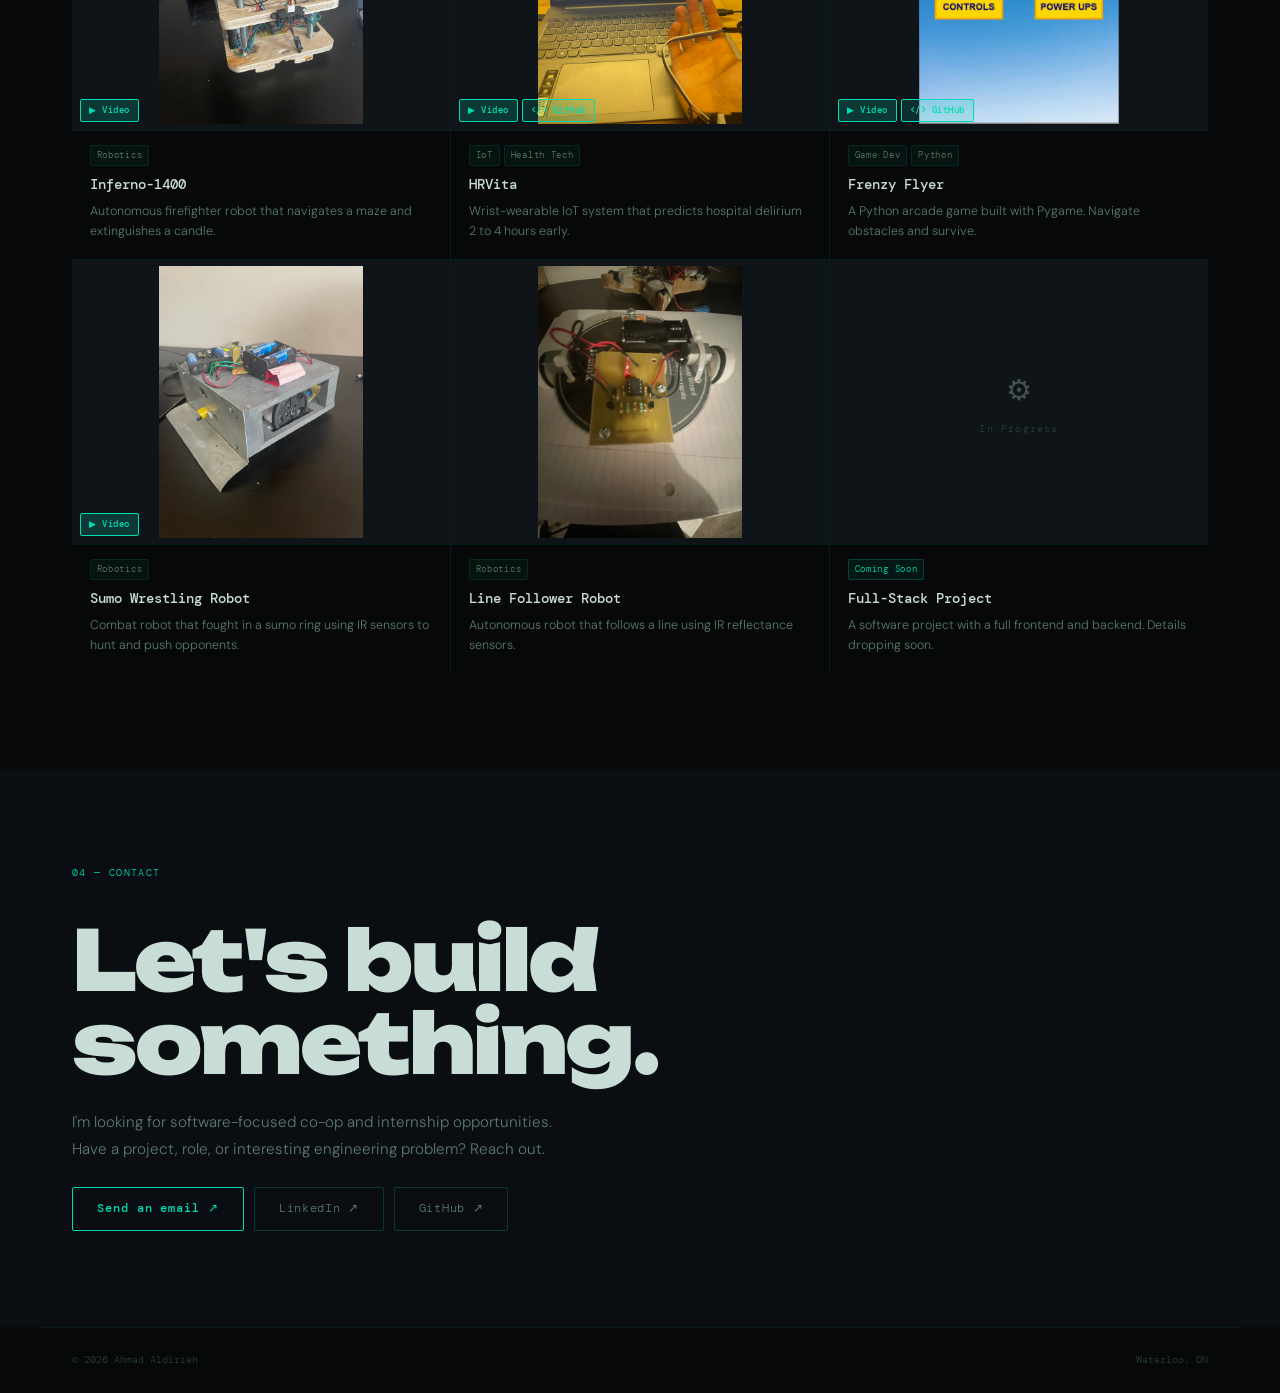
==== commit 2888d979: "Fix: index.html" ====
--- a/index.html
+++ b/index.html
@@ -15,7 +15,7 @@
 
   <header class="nav" id="nav">
     <div class="nav-inner">
-      <a href="index.html" class="logo">AA</a>
+      <a href="index.html" class="logo-plain">AA</a>
       <nav class="nav-links">
         <a href="#about" class="nl">About</a>
         <a href="#experience" class="nl">Experience</a>
@@ -78,7 +78,7 @@
         </div>
         <div class="about-right">
           <div class="skills-block">
-            <div class="sk-heading">// Skills</div>
+            <div class="sk-heading">Skills</div>
             <div class="sk-group">
               <div class="sk-label">Languages</div>
               <div class="sk-tags">
@@ -193,7 +193,7 @@
       <h2 class="sec-big-title">Things I've built.</h2>
       <div class="proj-grid">
 
-        <a href="project-firefighter.html" class="proj-card reveal" data-ref="Q1">
+        <a href="project-firefighter.html" class="proj-card reveal">
           <div class="pc-img-wrap">
             <img src="media/firefighter_bot.jpg" alt="Firefighter Robot" loading="lazy">
             <div class="pc-hover-overlay"><span>View Project ↗</span></div>
@@ -206,7 +206,7 @@
           </div>
         </a>
 
-        <a href="project-hrvita.html" class="proj-card reveal" data-ref="U2">
+        <a href="project-hrvita.html" class="proj-card reveal">
           <div class="pc-img-wrap">
             <img src="media/hrvita_main.jpg" alt="HRVita" loading="lazy">
             <div class="pc-hover-overlay"><span>View Project ↗</span></div>
@@ -222,7 +222,7 @@
           </div>
         </a>
 
-        <a href="project-frenzyflyer.html" class="proj-card reveal" data-ref="SW3">
+        <a href="project-frenzyflyer.html" class="proj-card reveal">
           <div class="pc-img-wrap">
             <img src="media/frenzy_menu.jpg" alt="Frenzy Flyer" loading="lazy">
             <div class="pc-hover-overlay"><span>View Project ↗</span></div>
@@ -238,7 +238,7 @@
           </div>
         </a>
 
-        <a href="project-sumo.html" class="proj-card reveal" data-ref="Q4">
+        <a href="project-sumo.html" class="proj-card reveal">
           <div class="pc-img-wrap">
             <img src="media/sumo_bot.jpg" alt="Sumo Robot" loading="lazy">
             <div class="pc-hover-overlay"><span>View Project ↗</span></div>
@@ -251,7 +251,7 @@
           </div>
         </a>
 
-        <a href="project-linefollower.html" class="proj-card reveal" data-ref="Q5">
+        <a href="project-linefollower.html" class="proj-card reveal">
           <div class="pc-img-wrap">
             <img src="media/line_follower.jpg" alt="Line Follower Robot" loading="lazy">
             <div class="pc-hover-overlay"><span>View Project ↗</span></div>
@@ -263,7 +263,7 @@
           </div>
         </a>
 
-        <div class="proj-card proj-card-wip reveal" data-ref="IC6">
+        <div class="proj-card proj-card-wip reveal">
           <div class="pc-img-wrap pc-img-wip">
             <div class="wip-inner">
               <div class="wip-icon">&#9881;</div>
